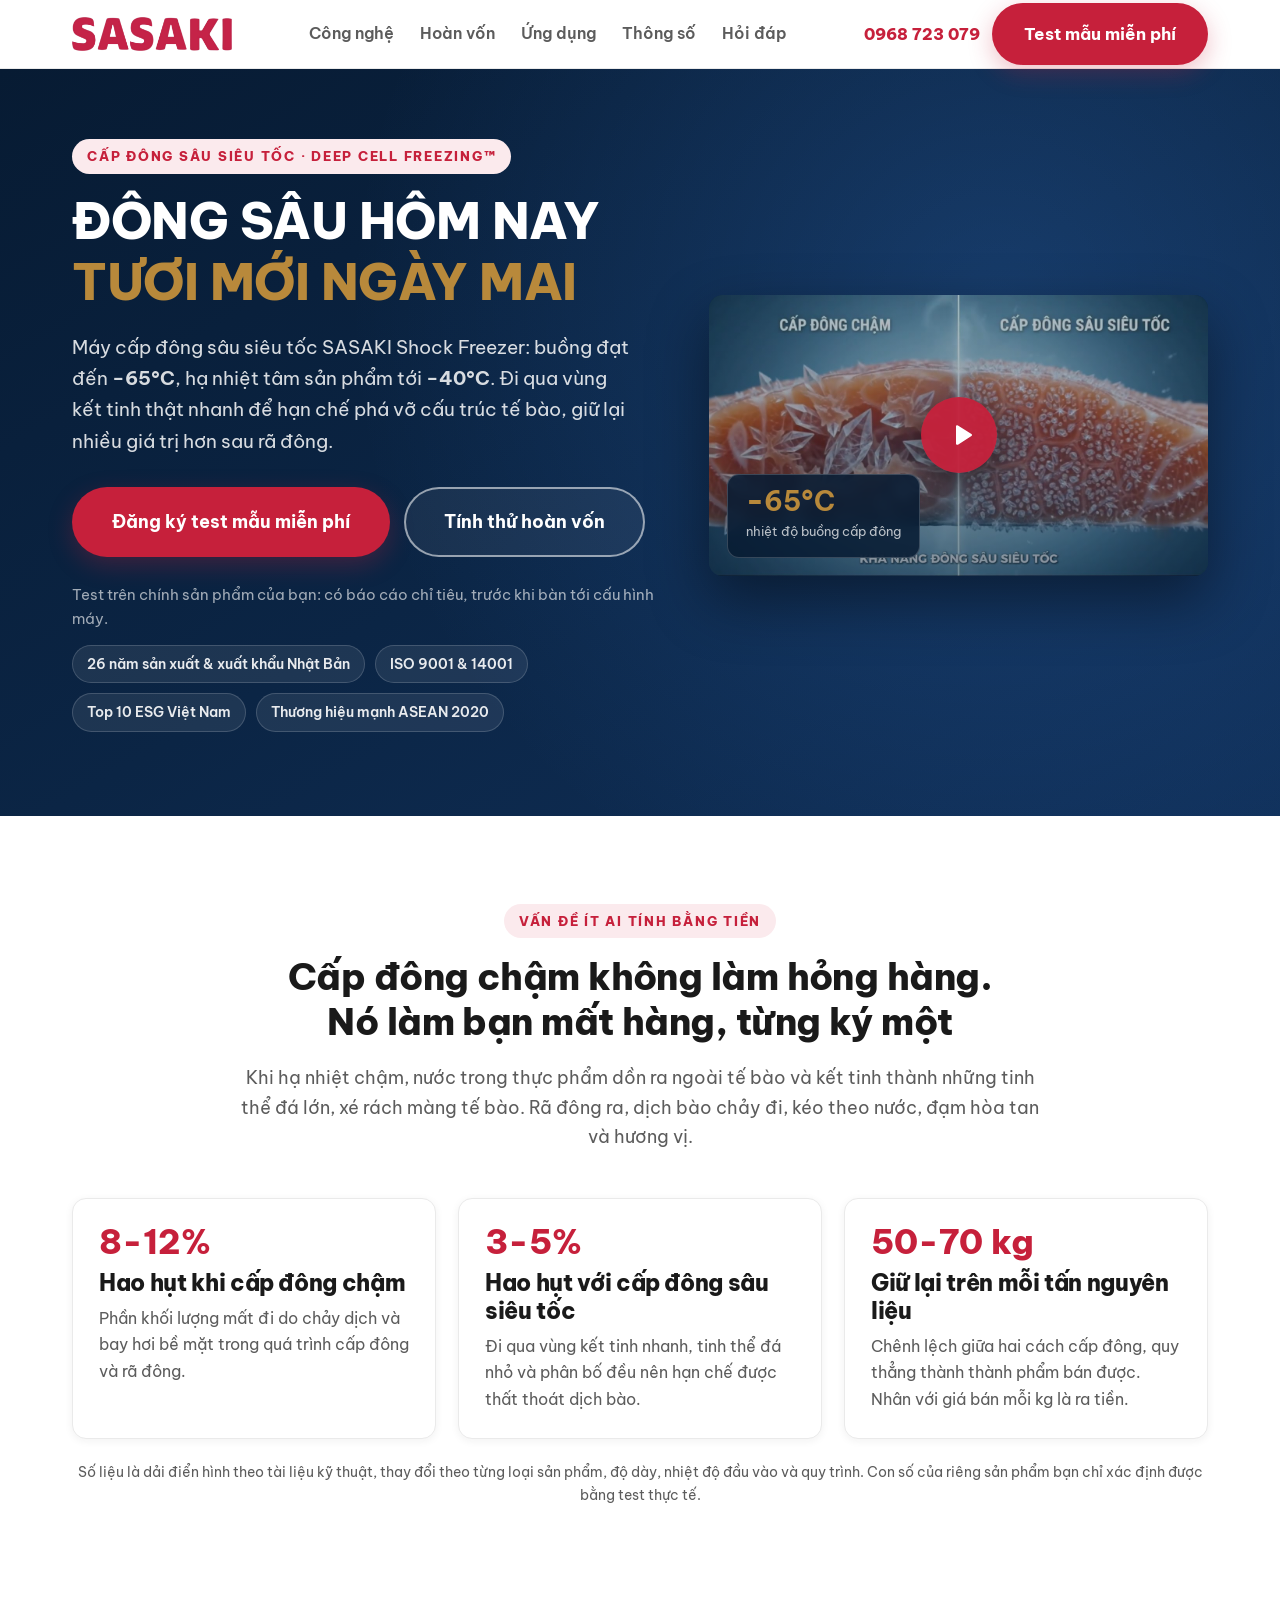
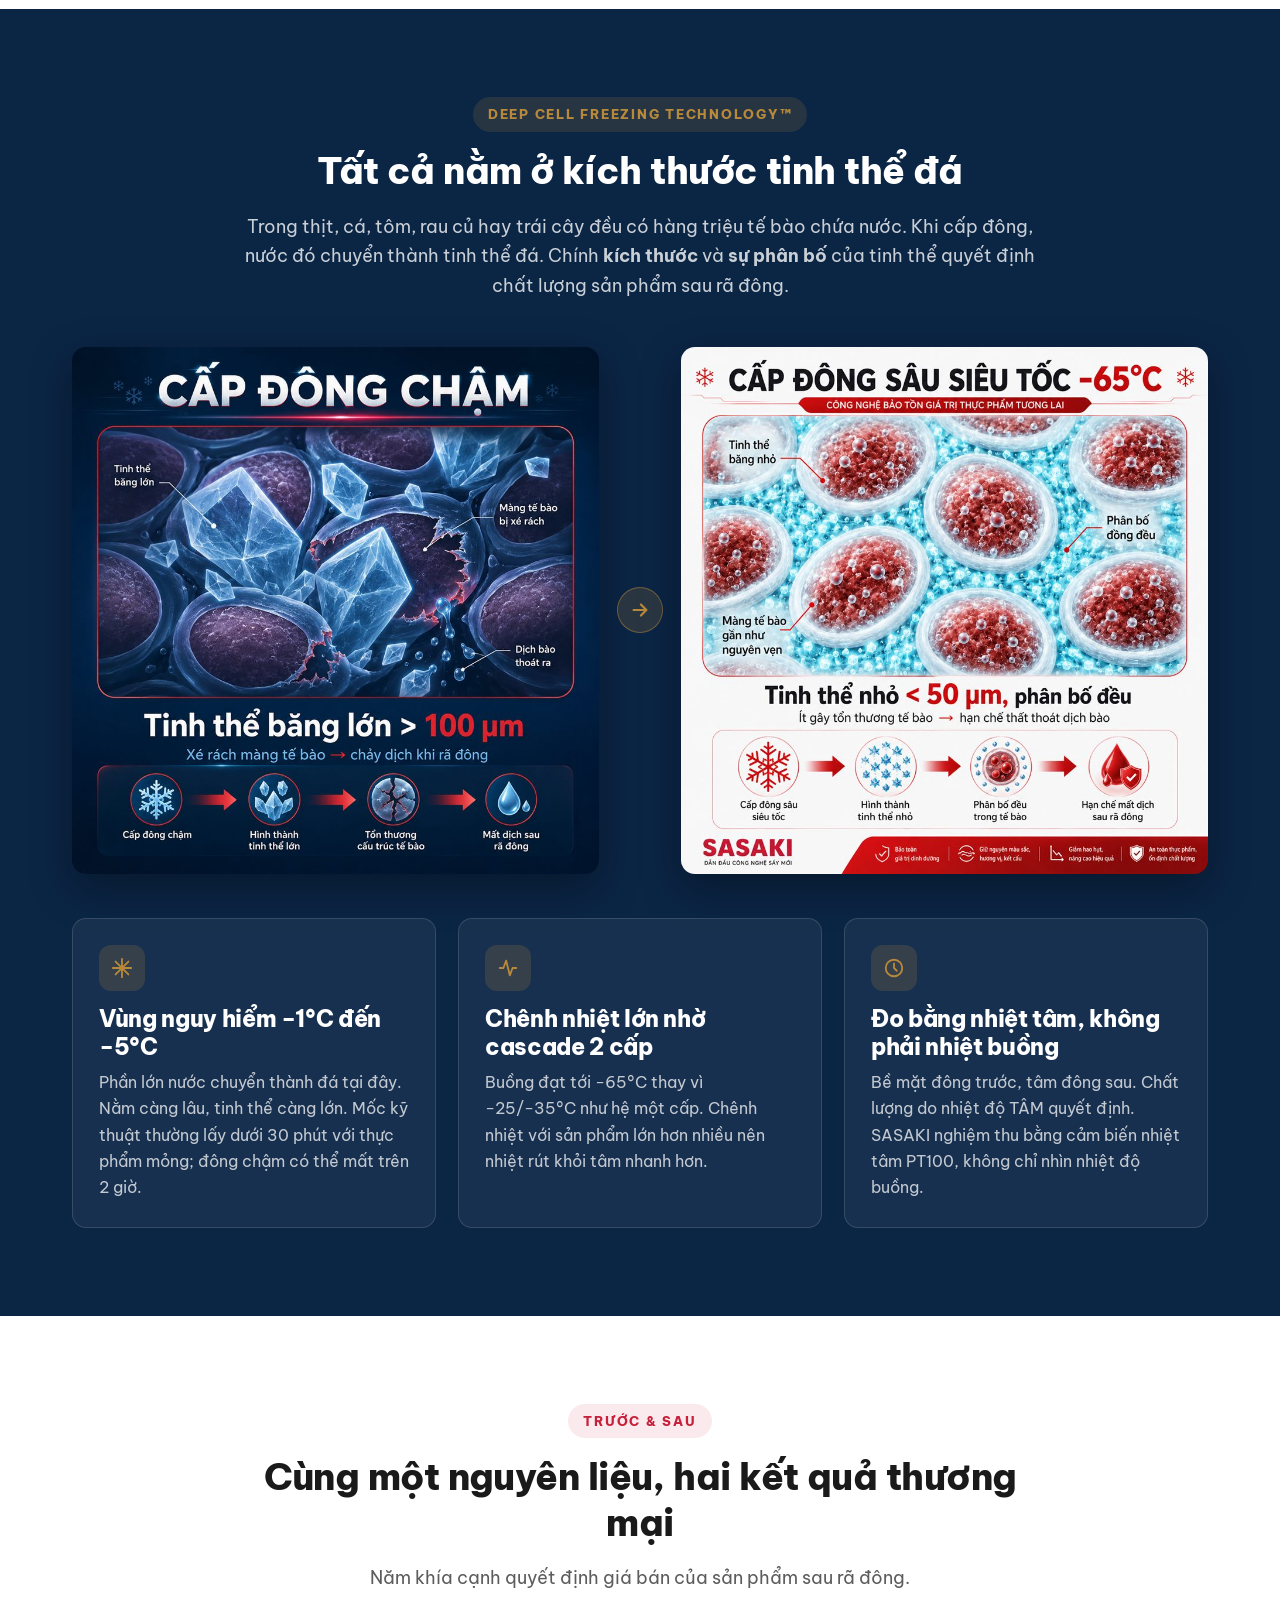
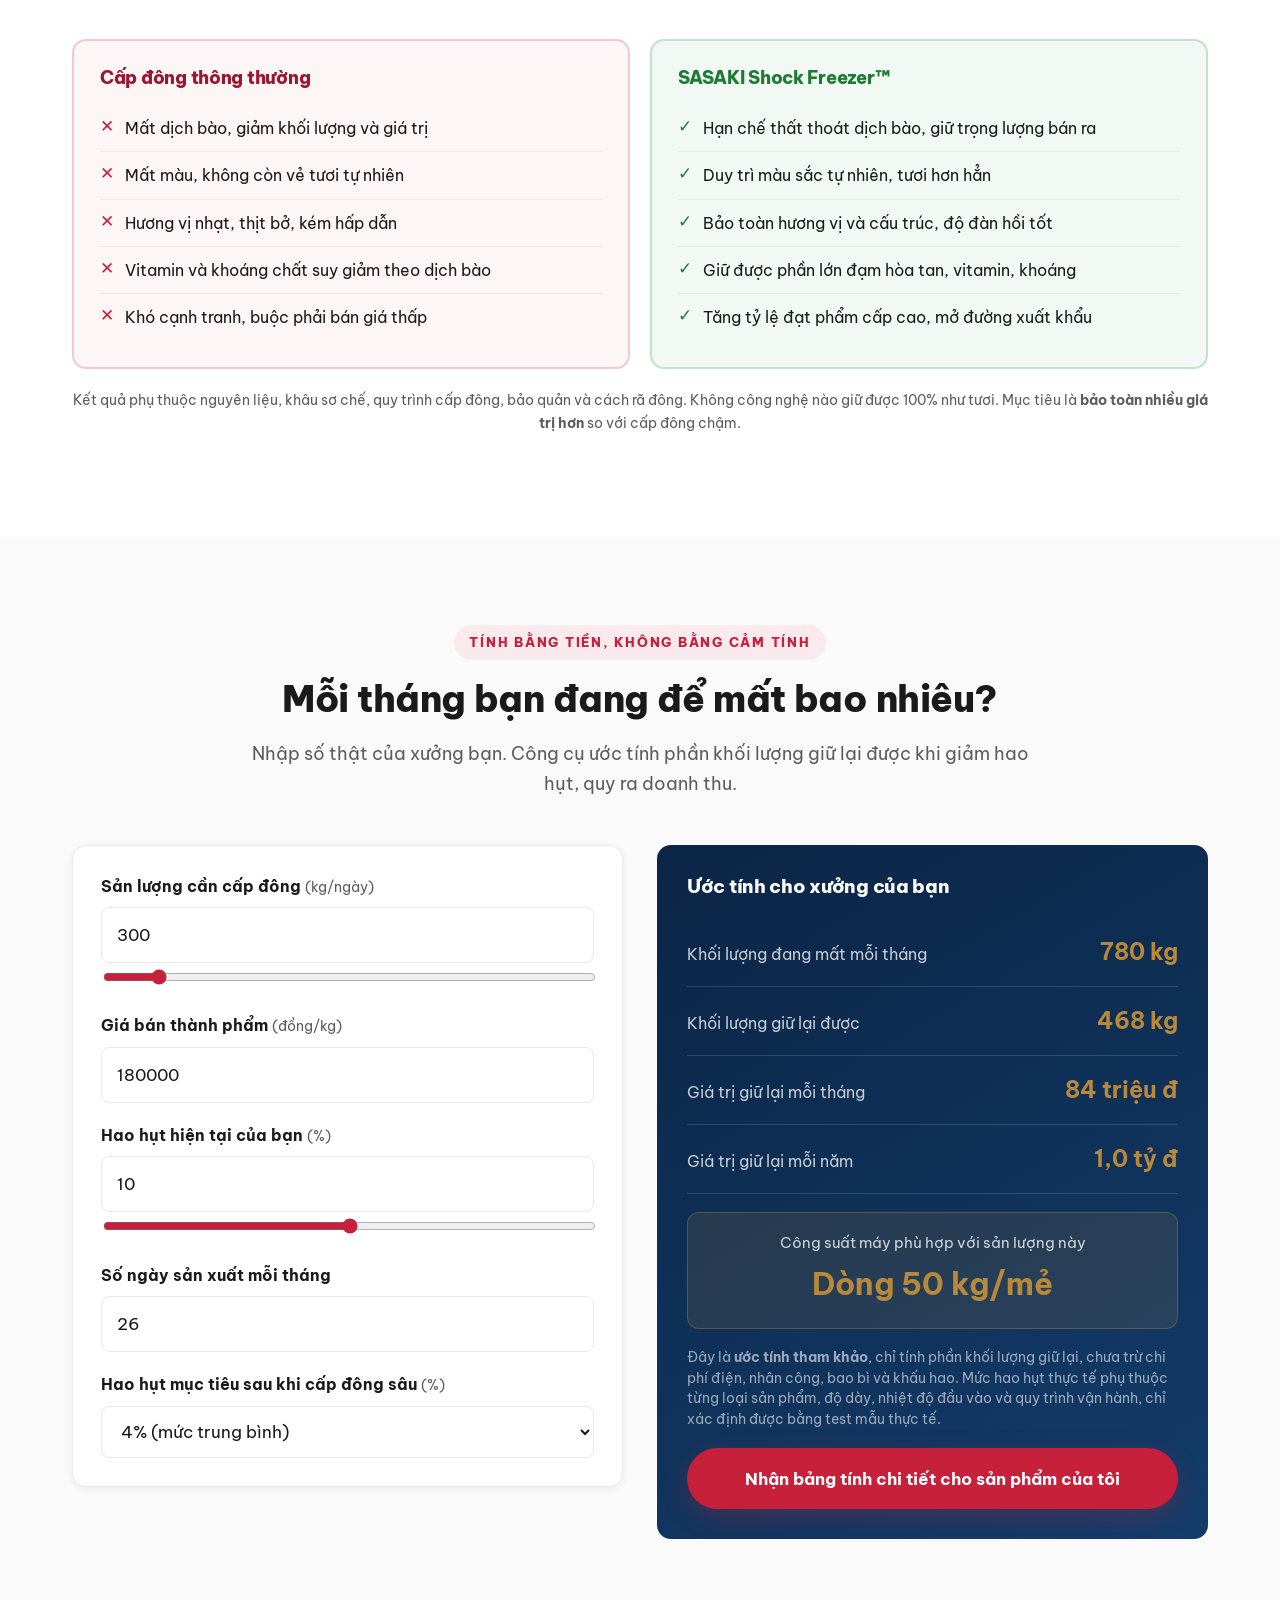
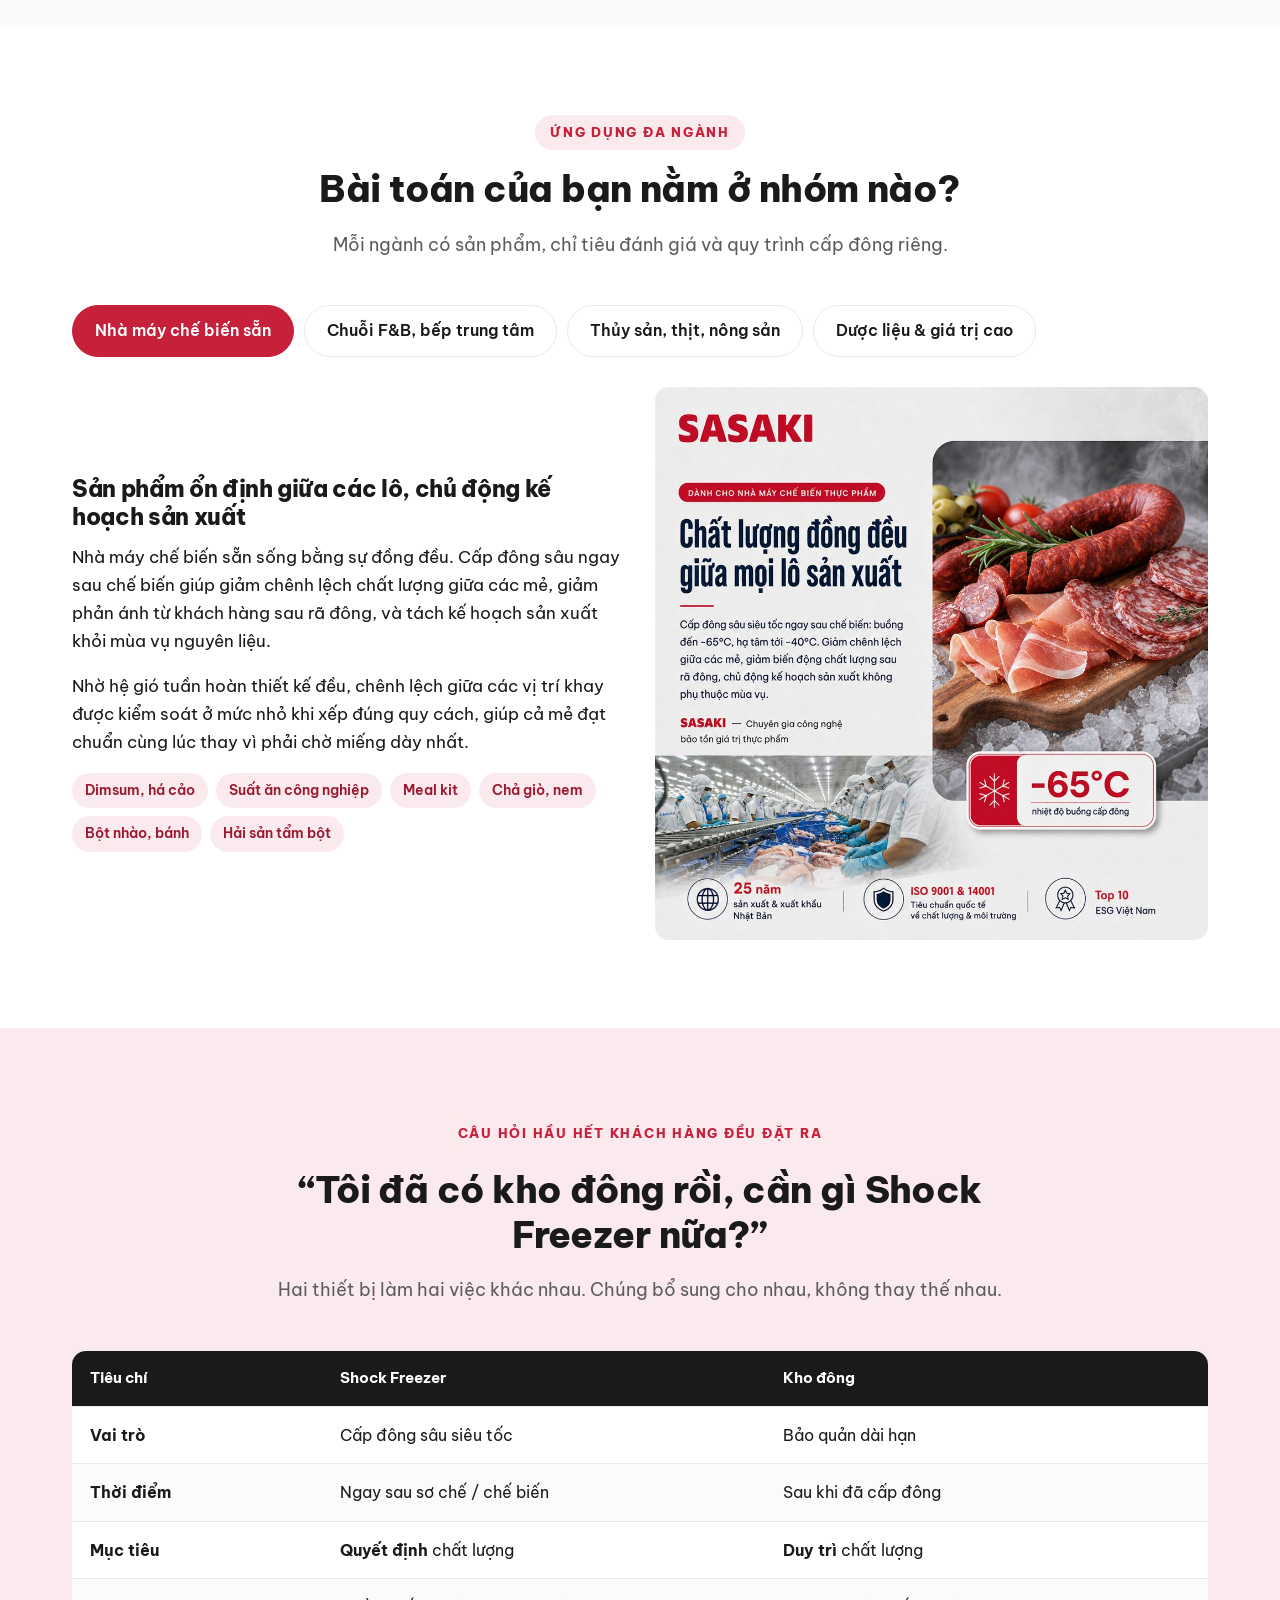
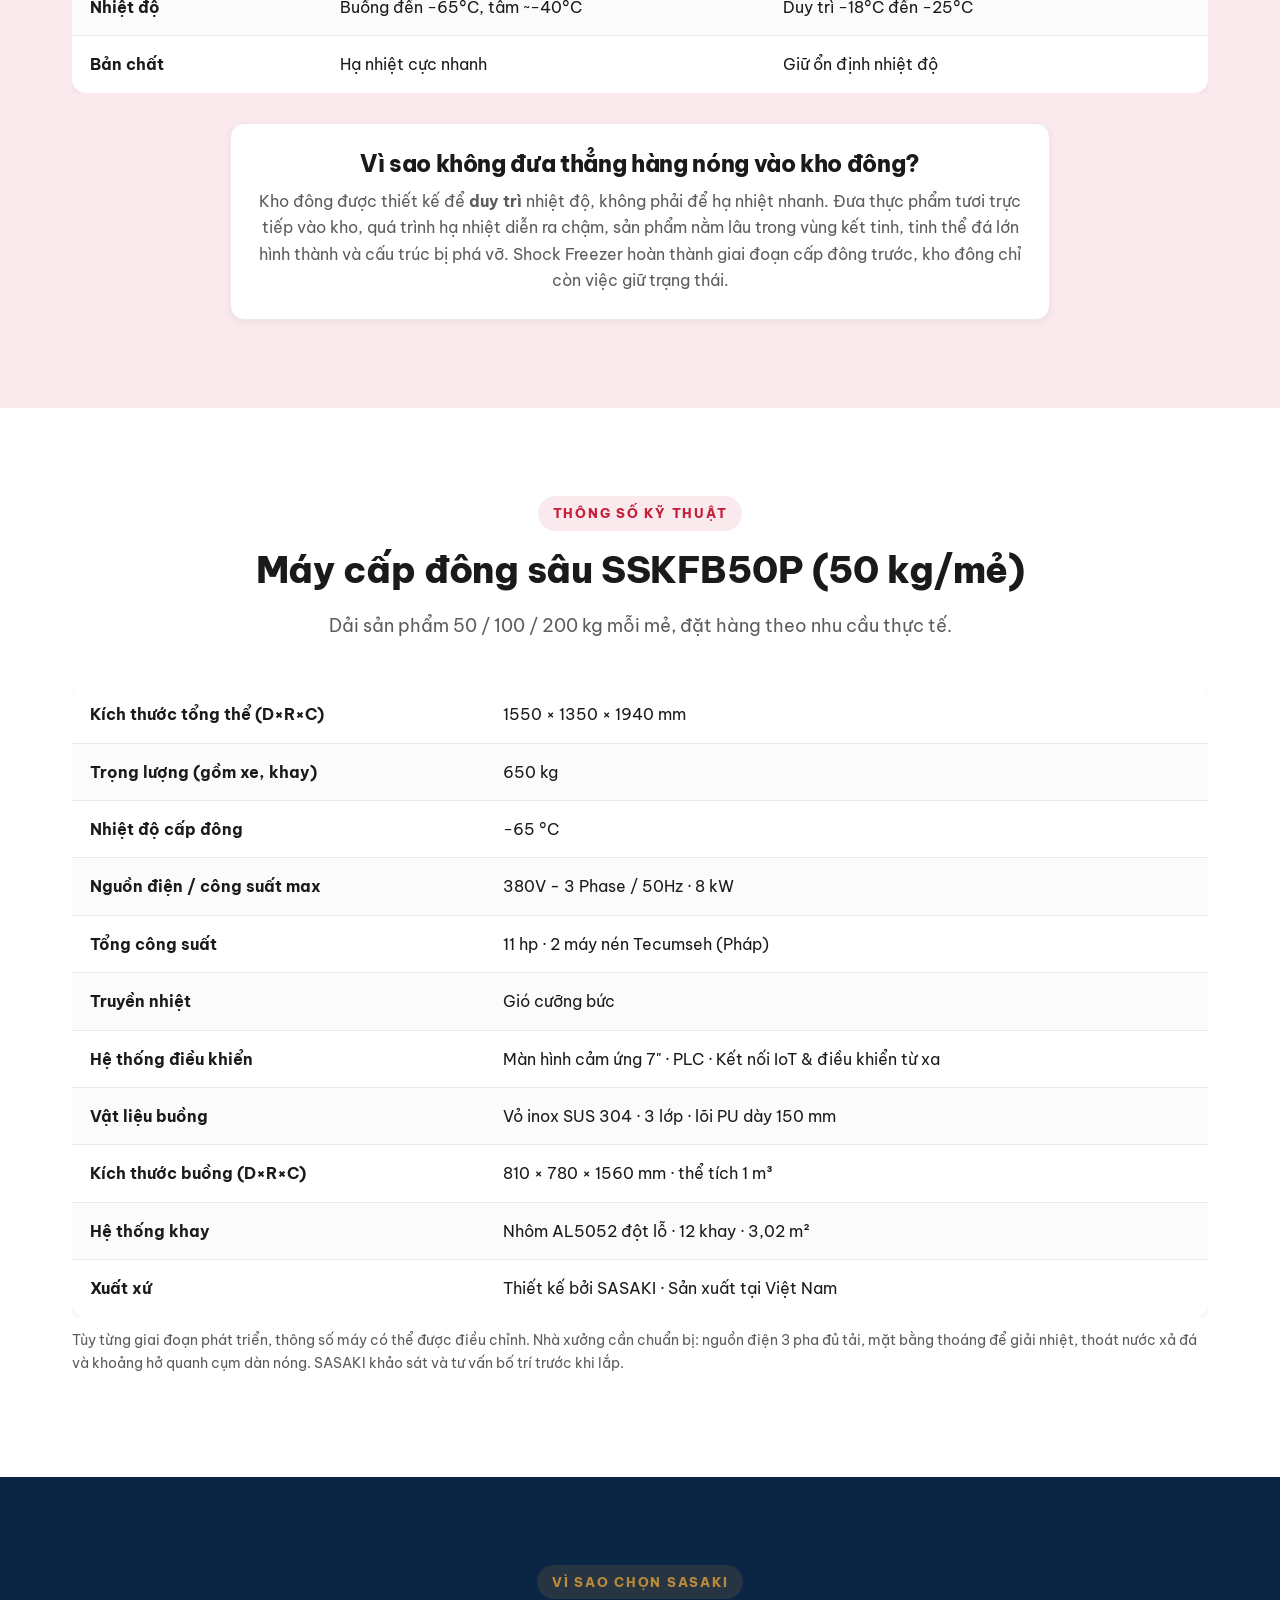
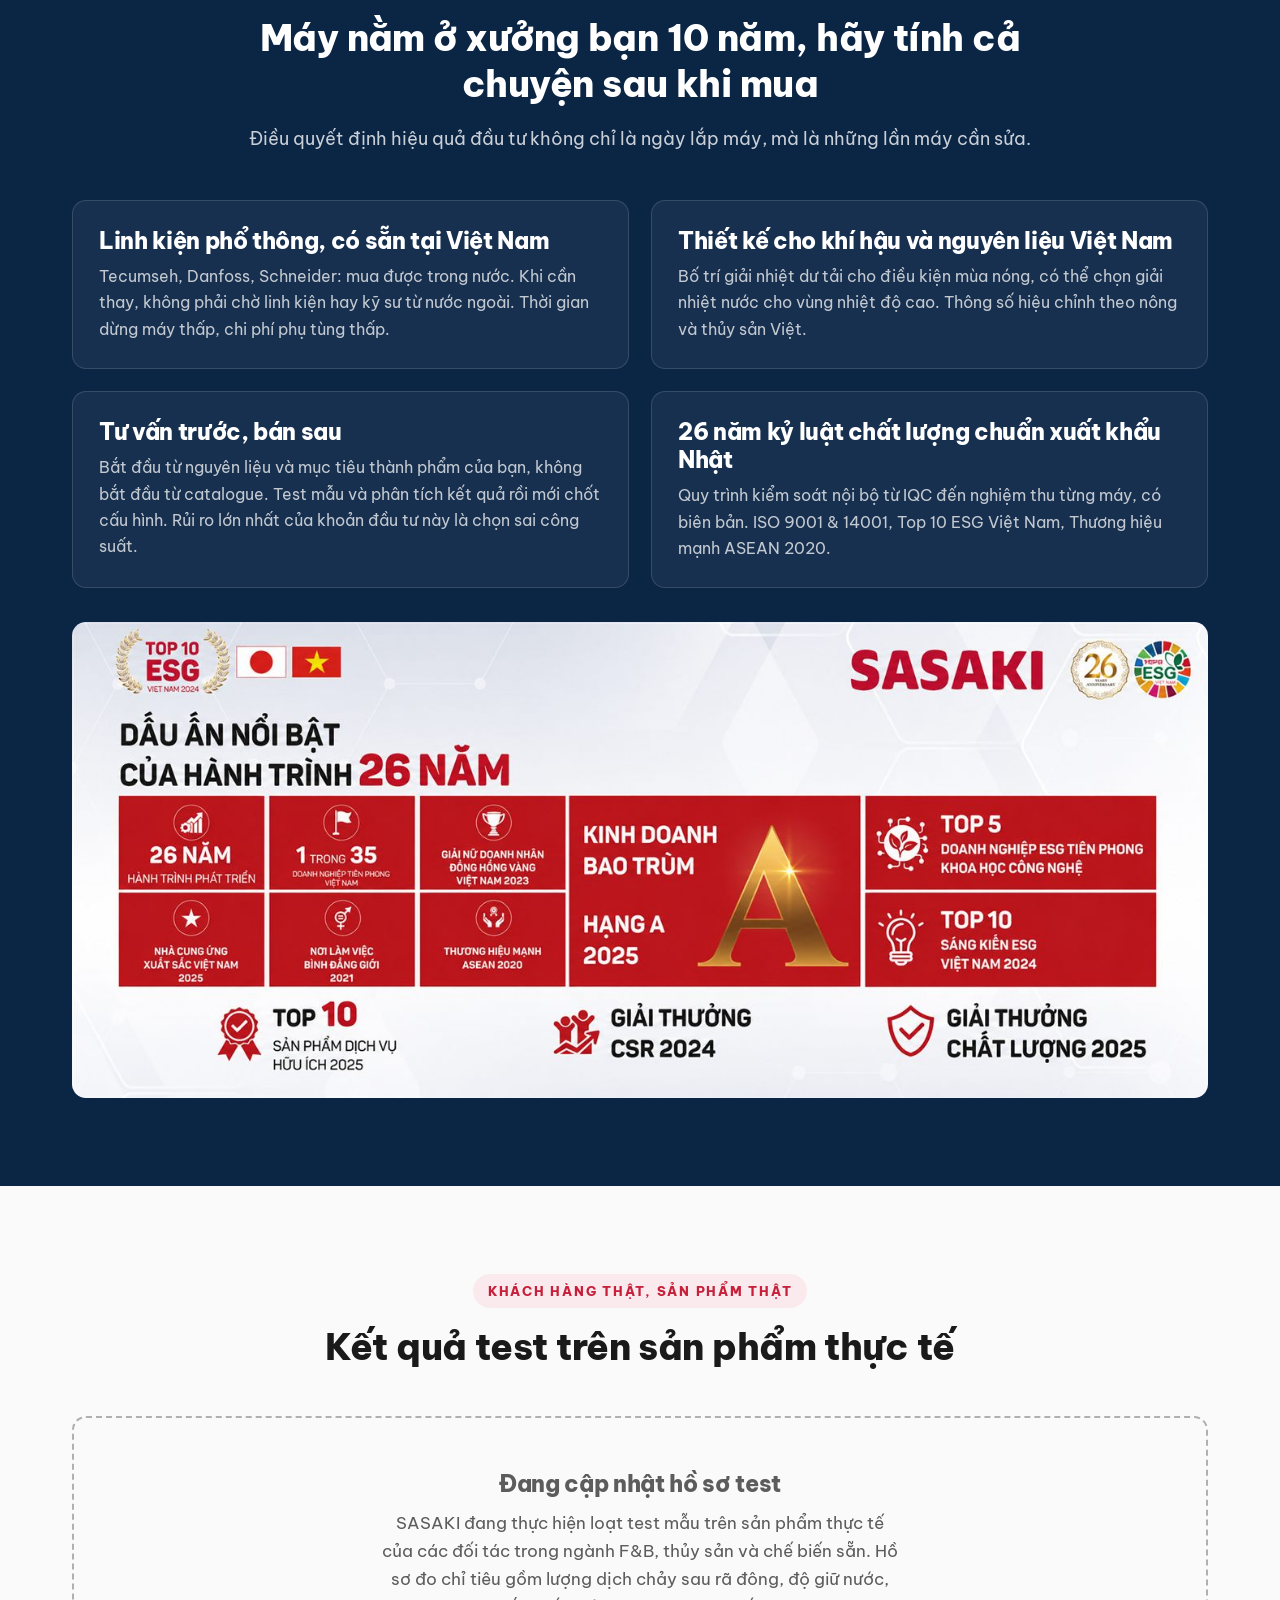
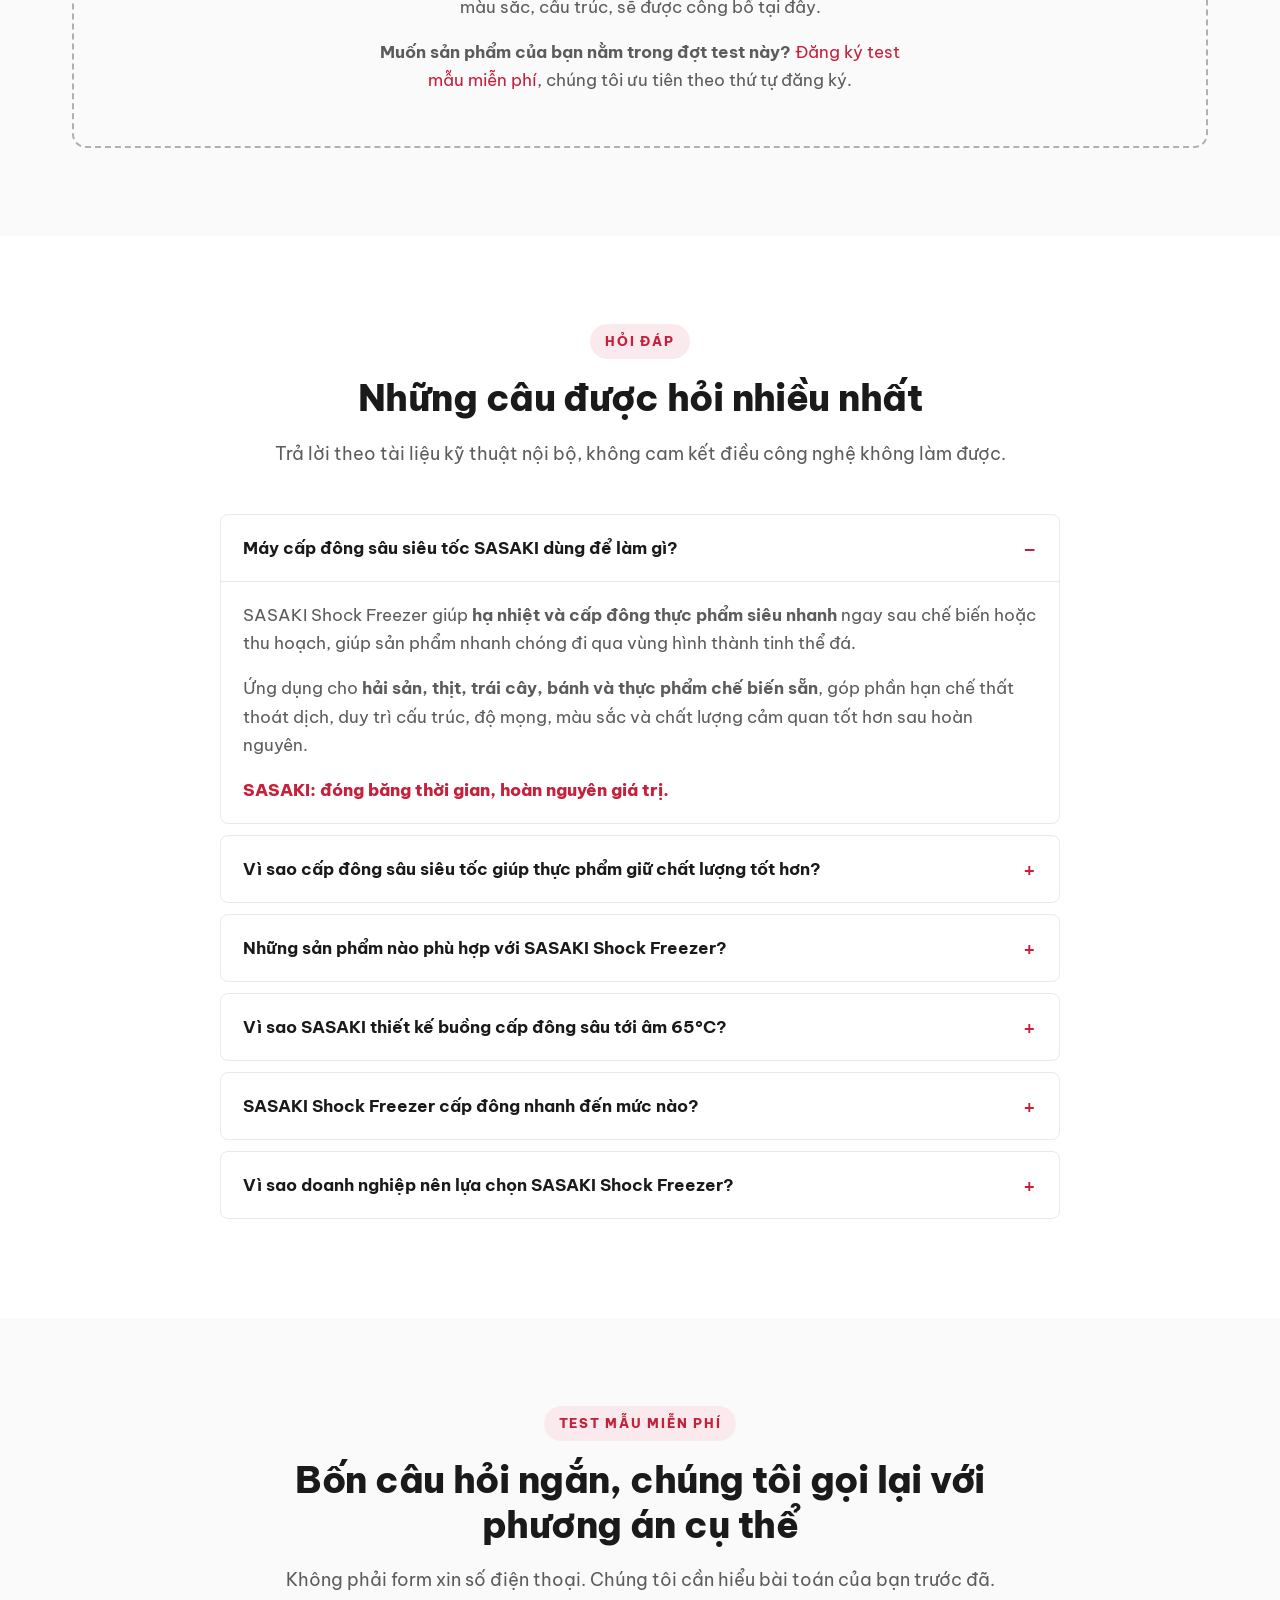
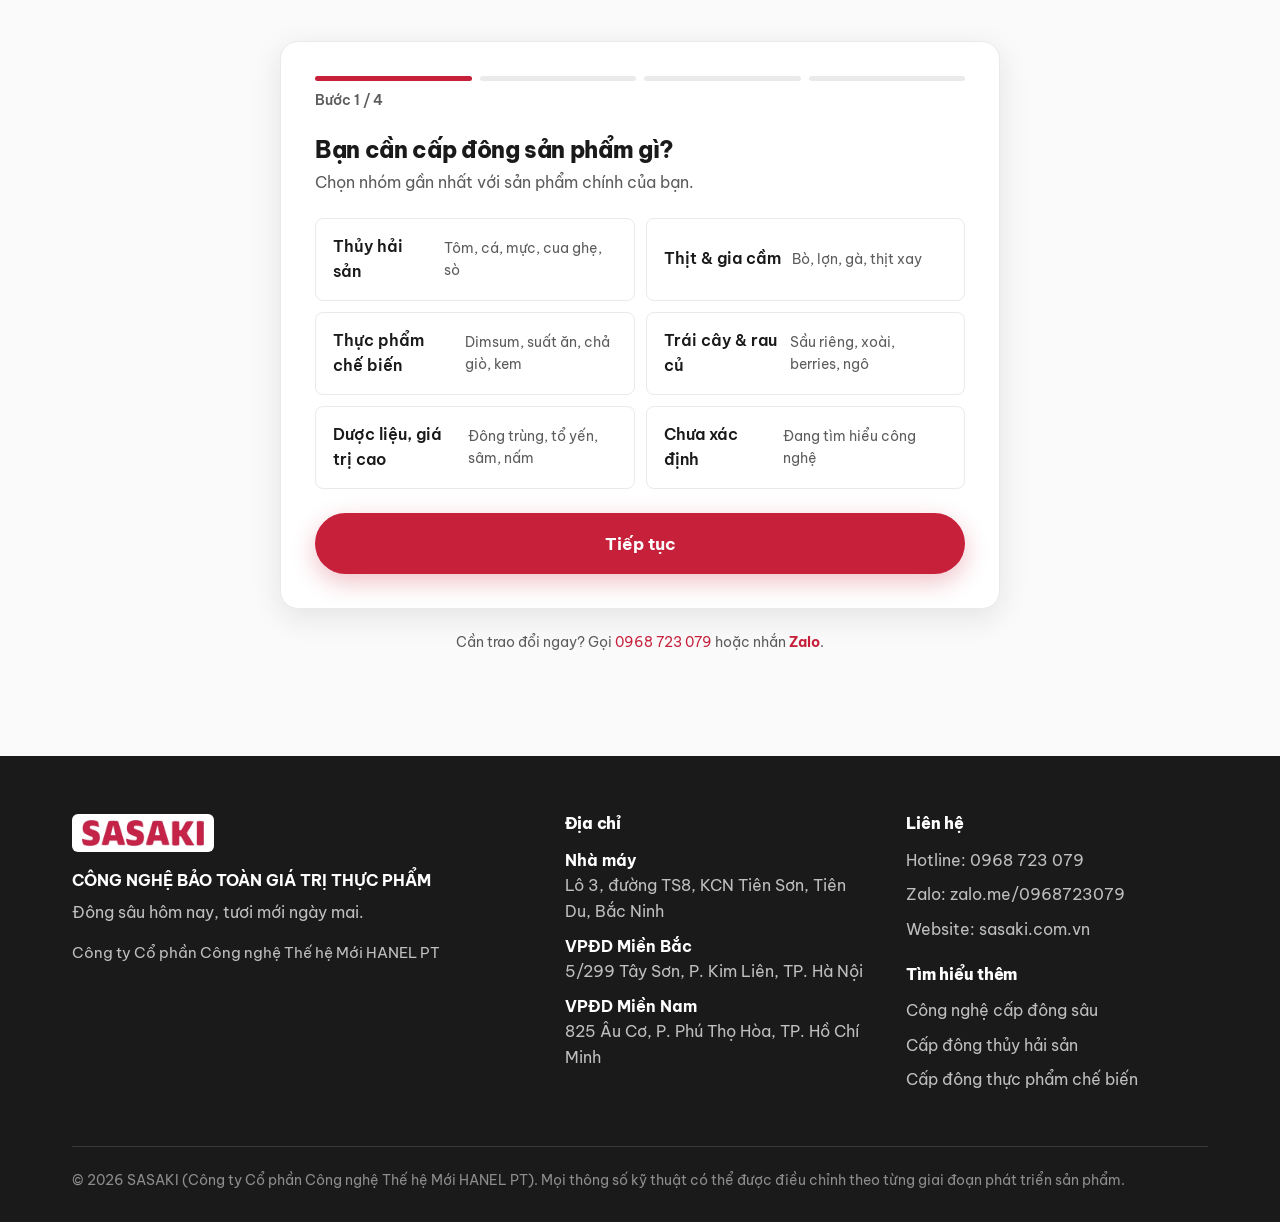
==== index.html @ db404baa "Chen video YouTube vao khung hero, dung anh nen 16:9 tu video" ====
<!DOCTYPE html>
<html lang="vi">
<head>
<meta charset="UTF-8">
<meta name="viewport" content="width=device-width, initial-scale=1">

<title>Máy cấp đông sâu siêu tốc SASAKI Shock Freezer | Buồng −65°C, tâm −40°C</title>
<meta name="description" content="Máy cấp đông sâu siêu tốc SASAKI Shock Freezer: buồng đến −65°C, hạ tâm sản phẩm tới −40°C, giảm hao hụt sau rã đông. Đăng ký test mẫu miễn phí trên chính sản phẩm của bạn.">
<meta name="robots" content="index, follow">
<link rel="canonical" href="https://sasaki.com.vn/may-cap-dong-sau/">

<!-- Open Graph -->
<meta property="og:type" content="website">
<meta property="og:locale" content="vi_VN">
<meta property="og:title" content="SASAKI Shock Freezer: Cấp đông sâu siêu tốc đến −65°C">
<meta property="og:description" content="Đông sâu hôm nay, tươi mới ngày mai. Test mẫu miễn phí trên chính sản phẩm của doanh nghiệp bạn.">
<meta property="og:image" content="assets/img/hero-poster.jpg">
<meta property="og:url" content="https://sasaki.com.vn/may-cap-dong-sau/">
<meta name="twitter:card" content="summary_large_image">

<link rel="preconnect" href="https://fonts.googleapis.com">
<link rel="preconnect" href="https://fonts.gstatic.com" crossorigin>
<link href="https://fonts.googleapis.com/css2?family=Be+Vietnam+Pro:wght@400;600;700;800&display=swap" rel="stylesheet">
<link rel="stylesheet" href="assets/css/style.css?v=7">

<!-- ============================================================
     TRACKING — thay ID thật trước khi bật quảng cáo 25/8
     Xem docs/utm-tracking.md
     ============================================================ -->
<script>
  window.SASAKI_CONFIG = {
    // Điền endpoint Google Apps Script sau khi deploy (xem apps-script/Code.gs)
    FORM_ENDPOINT: '',
    HOTLINE: '0968723079',
    ZALO: 'https://zalo.me/0968723079',
    // Video 16:9 ở đầu trang. Dán link YouTube vào đây, dạng nào cũng được:
    //   'https://www.youtube.com/watch?v=XXXXXXXXXXX'  hoặc  'https://youtu.be/XXXXXXXXXXX'
    // Để trống thì chỉ hiển thị ảnh nền, không hiện nút phát.
    VIDEO_HERO: 'https://www.youtube.com/watch?v=tCl8iLVW2do',
    GA4_ID: '',          // vd 'G-XXXXXXXXXX'
    FB_PIXEL_ID: '',     // vd '123456789012345'
    GADS_ID: '',         // vd 'AW-XXXXXXXXX'
    GADS_LABEL: '',      // nhãn chuyển đổi
    TIKTOK_ID: ''        // vd 'CXXXXXXXXXXXXXXXXXXX'
  };
</script>

<!-- Schema: Organization + Product + FAQPage + Breadcrumb -->
<script type="application/ld+json">
{
  "@context": "https://schema.org",
  "@graph": [
    {
      "@type": "Organization",
      "@id": "https://sasaki.com.vn/#to-chuc",
      "name": "SASAKI (Công ty Cổ phần Công nghệ Thế hệ Mới HANEL PT)",
      "url": "https://sasaki.com.vn",
      "telephone": "+84968723079",
      "address": {
        "@type": "PostalAddress",
        "streetAddress": "Lô 3, đường TS8, KCN Tiên Sơn, Tiên Du",
        "addressLocality": "Bắc Ninh",
        "addressCountry": "VN"
      }
    },
    {
      "@type": "Product",
      "name": "Máy cấp đông sâu siêu tốc SASAKI Shock Freezer SSKFB50P",
      "description": "Máy cấp đông sâu siêu tốc theo mẻ, buồng đạt đến −65°C, hạ nhiệt tâm sản phẩm tới −40°C. Dải công suất 50/100/200 kg mỗi mẻ.",
      "brand": { "@type": "Brand", "name": "SASAKI" },
      "manufacturer": { "@id": "https://sasaki.com.vn/#to-chuc" },
      "category": "Thiết bị cấp đông công nghiệp",
      "image": "assets/img/hero-poster.jpg"
    },
    {
      "@type": "BreadcrumbList",
      "itemListElement": [
        { "@type": "ListItem", "position": 1, "name": "Trang chủ", "item": "https://sasaki.com.vn/" },
        { "@type": "ListItem", "position": 2, "name": "Công nghệ cấp đông sâu", "item": "https://sasaki.com.vn/cong-nghe-cap-dong-sau/" },
        { "@type": "ListItem", "position": 3, "name": "Máy cấp đông sâu SASAKI Shock Freezer" }
      ]
    },
    {
      "@type": "FAQPage",
      "mainEntity": [
        { "@type": "Question", "name": "Máy cấp đông sâu siêu tốc SASAKI dùng để làm gì?",
          "acceptedAnswer": { "@type": "Answer", "text": "SASAKI Shock Freezer giúp hạ nhiệt và cấp đông thực phẩm siêu nhanh ngay sau chế biến hoặc thu hoạch, giúp sản phẩm nhanh chóng đi qua vùng hình thành tinh thể đá. Ứng dụng cho hải sản, thịt, trái cây, bánh và thực phẩm chế biến sẵn, góp phần hạn chế thất thoát dịch, duy trì cấu trúc, độ mọng, màu sắc và chất lượng cảm quan tốt hơn sau hoàn nguyên." } },
        { "@type": "Question", "name": "Vì sao cấp đông sâu siêu tốc giúp thực phẩm giữ chất lượng tốt hơn?",
          "acceptedAnswer": { "@type": "Answer", "text": "Khi thực phẩm đông chậm, tinh thể đá có xu hướng phát triển lớn hơn và có thể làm tổn thương cấu trúc mô, khiến sản phẩm dễ chảy dịch và thay đổi kết cấu sau rã đông. Cấp đông nhanh giúp rút ngắn thời gian đi qua vùng kết tinh, tinh thể đá có xu hướng nhỏ hơn, từ đó góp phần giảm thất thoát dịch, giữ độ mọng, kết cấu và màu sắc tốt hơn sau hoàn nguyên." } },
        { "@type": "Question", "name": "Những sản phẩm nào phù hợp với SASAKI Shock Freezer?",
          "acceptedAnswer": { "@type": "Answer", "text": "SASAKI Shock Freezer có thể ứng dụng cho rất nhiều sản phẩm: hải sản như cá hồi, cá ngừ, tôm, cua, mực, sò điệp; thịt như bò, steak, heo, gia cầm và thịt chế biến; trái cây như xoài, dứa, sầu riêng, vải, nhãn, bơ, thanh long, dâu; và thực phẩm chế biến như xôi, bánh mì, bánh bao, há cảo, món kho, súp, chè, suất ăn và món ăn nhà hàng. Mang chính sản phẩm của bạn đến SASAKI để test và xây dựng quy trình phù hợp." } },
        { "@type": "Question", "name": "Vì sao SASAKI thiết kế buồng cấp đông sâu tới âm 65°C?",
          "acceptedAnswer": { "@type": "Answer", "text": "Nhiệt độ buồng sâu tới âm 65°C tạo chênh lệch nhiệt độ lớn giữa môi trường lạnh và thực phẩm, hỗ trợ lấy nhiệt nhanh và rút ngắn thời gian cấp đông. Khi sản phẩm vượt nhanh vùng hình thành tinh thể đá, tinh thể có xu hướng nhỏ hơn, góp phần hạn chế tổn thương cấu trúc, giảm thất thoát dịch và duy trì chất lượng tốt hơn sau hoàn nguyên. −65°C là nhiệt độ buồng cấp đông; nhiệt độ tâm sản phẩm được lựa chọn phù hợp với từng sản phẩm và mục tiêu bảo quản." } },
        { "@type": "Question", "name": "SASAKI Shock Freezer cấp đông nhanh đến mức nào?",
          "acceptedAnswer": { "@type": "Answer", "text": "Với một số sản phẩm có kích thước và điều kiện phù hợp, thời gian có thể chỉ khoảng 15 đến 30 phút để đạt nhiệt độ tâm phù hợp cho bảo quản đông. Với sản phẩm cần cấp đông sâu hơn, thời gian có thể khoảng 60 phút hoặc hơn để đạt nhiệt độ tâm khoảng −40°C, tùy đặc tính và kích thước sản phẩm. Thời gian thực tế phụ thuộc vào loại sản phẩm, kích thước, độ dày, khối lượng, nhiệt độ đầu vào, cách xếp sản phẩm và nhiệt độ tâm mục tiêu." } },
        { "@type": "Question", "name": "Vì sao doanh nghiệp nên lựa chọn SASAKI Shock Freezer?",
          "acceptedAnswer": { "@type": "Answer", "text": "SASAKI được phát triển trên nền tảng 26 năm kinh nghiệm sản xuất công nghiệp và xuất khẩu phục vụ những thị trường có yêu cầu cao về chất lượng, trong đó có Nhật Bản. SASAKI Shock Freezer đã được khách hàng Nhật Bản lựa chọn và đưa vào sử dụng. SASAKI không chỉ cung cấp máy mà còn đồng hành cùng doanh nghiệp test sản phẩm, xây dựng quy trình cấp đông và tối ưu chất lượng sau hoàn nguyên." } }
      ]
    }
  ]
}
</script>
</head>
<body>

<!-- ══════════════ HEADER ══════════════ -->
<header class="header">
  <div class="wrap header__in">
    <a href="#" class="header__logo" aria-label="SASAKI trang chủ">
      <img src="assets/img/logo-sasaki.png" alt="SASAKI" width="160" height="34">
    </a>
    <nav class="header__nav" aria-label="Điều hướng chính">
      <a href="#cong-nghe">Công nghệ</a>
      <a href="#hoan-von">Hoàn vốn</a>
      <a href="#ung-dung">Ứng dụng</a>
      <a href="#thong-so">Thông số</a>
      <a href="#cau-hoi">Hỏi đáp</a>
    </nav>
    <div class="header__cta">
      <a href="tel:0968723079" class="header__hotline" data-su-kien="click_goi">0968 723 079</a>
      <a href="#dang-ky" class="nut nut--chinh">Test mẫu miễn phí</a>
    </div>
  </div>
</header>

<main>

<!-- ══════════════ 1. HERO ══════════════ -->
<section class="hero">
  <div class="wrap hero__in">
    <div>
      <span class="nhan" data-nganh-nhan>Cấp đông sâu siêu tốc · Deep Cell Freezing™</span>
      <h1 data-nganh-tieu-de>Đông sâu hôm nay<br><em>Tươi mới ngày mai</em></h1>
      <p class="hero__sub" data-nganh-mo-ta>
        Máy cấp đông sâu siêu tốc SASAKI Shock Freezer: buồng đạt đến <b>−65°C</b>,
        hạ nhiệt tâm sản phẩm tới <b>−40°C</b>. Đi qua vùng kết tinh thật nhanh để
        hạn chế phá vỡ cấu trúc tế bào, giữ lại nhiều giá trị hơn sau rã đông.
      </p>

      <div class="hero__cta">
        <a href="#dang-ky" class="nut nut--chinh nut--lon" data-su-kien="cta_hero">
          Đăng ký test mẫu miễn phí
        </a>
        <a href="#hoan-von" class="nut nut--vien nut--lon">Tính thử hoàn vốn</a>
      </div>

      <p class="hero__ghi-chu">
        Test trên chính sản phẩm của bạn: có báo cáo chỉ tiêu, trước khi bàn tới cấu hình máy.
      </p>

      <div class="huy-hieu">
        <span>26 năm sản xuất &amp; xuất khẩu Nhật Bản</span>
        <span>ISO 9001 &amp; 14001</span>
        <span>Top 10 ESG Việt Nam</span>
        <span>Thương hiệu mạnh ASEAN 2020</span>
      </div>
    </div>

    <div>
      <!-- Khung video 16:9.
           Dán link YouTube vào VIDEO_HERO trong window.SASAKI_CONFIG ở đầu file.
           Chưa có link thì hiển thị ảnh nền, không hiện nút phát. -->
      <div class="hero__anh" data-video-slot="V4">
        <img src="assets/img/hero-poster.jpg"
             alt="So sánh cấp đông chậm và cấp đông sâu siêu tốc trên lát cá: tinh thể đá lớn xé rách mô so với tinh thể nhỏ phân bố đều"
             width="1280" height="720" fetchpriority="high">
        <button type="button" class="hero__phat" id="nut-phat-video" hidden
                aria-label="Phát video giới thiệu SASAKI Shock Freezer">
          <svg width="30" height="30" viewBox="0 0 24 24" fill="currentColor" aria-hidden="true">
            <path d="M8 5.14v13.72a1 1 0 0 0 1.54.84l10.8-6.86a1 1 0 0 0 0-1.68L9.54 4.3A1 1 0 0 0 8 5.14z"/>
          </svg>
        </button>
        <div class="hero__nhiet">
          <b>−65°C</b>
          <span>nhiệt độ buồng cấp đông</span>
        </div>
      </div>
    </div>
  </div>
</section>

<!-- ══════════════ 2. BÀI TOÁN TIỀN MẤT ══════════════ -->
<section class="section" id="bai-toan">
  <div class="wrap">
    <div class="tieu-de-section giua">
      <span class="nhan">Vấn đề ít ai tính bằng tiền</span>
      <h2>Cấp đông chậm không làm hỏng hàng.<br>Nó làm bạn mất hàng, từng ký một</h2>
      <p>
        Khi hạ nhiệt chậm, nước trong thực phẩm dồn ra ngoài tế bào và kết tinh thành
        những tinh thể đá lớn, xé rách màng tế bào. Rã đông ra, dịch bào chảy đi,
        kéo theo nước, đạm hòa tan và hương vị.
      </p>
    </div>

    <div class="luoi luoi-3">
      <div class="the">
        <div class="the__so">8-12%</div>
        <h3>Hao hụt khi cấp đông chậm</h3>
        <p>Phần khối lượng mất đi do chảy dịch và bay hơi bề mặt trong quá trình cấp đông và rã đông.</p>
      </div>
      <div class="the">
        <div class="the__so">3-5%</div>
        <h3>Hao hụt với cấp đông sâu siêu tốc</h3>
        <p>Đi qua vùng kết tinh nhanh, tinh thể đá nhỏ và phân bố đều nên hạn chế được thất thoát dịch bào.</p>
      </div>
      <div class="the">
        <div class="the__so">50-70 kg</div>
        <h3>Giữ lại trên mỗi tấn nguyên liệu</h3>
        <p>Chênh lệch giữa hai cách cấp đông, quy thẳng thành thành phẩm bán được. Nhân với giá bán mỗi kg là ra tiền.</p>
      </div>
    </div>

    <p class="bang-ghi-chu tam-giua" style="margin-top:22px">
      Số liệu là dải điển hình theo tài liệu kỹ thuật, thay đổi theo từng loại sản phẩm,
      độ dày, nhiệt độ đầu vào và quy trình. Con số của riêng sản phẩm bạn chỉ xác định được bằng test thực tế.
    </p>
  </div>
</section>

<!-- ══════════════ 3. CƠ CHẾ DEEP CELL ══════════════ -->
<section class="section section--toi" id="cong-nghe">
  <div class="wrap">
    <div class="tieu-de-section giua">
      <span class="nhan">Deep Cell Freezing Technology™</span>
      <h2>Tất cả nằm ở kích thước tinh thể đá</h2>
      <p>
        Trong thịt, cá, tôm, rau củ hay trái cây đều có hàng triệu tế bào chứa nước.
        Khi cấp đông, nước đó chuyển thành tinh thể đá. Chính <b>kích thước</b> và
        <b>sự phân bố</b> của tinh thể quyết định chất lượng sản phẩm sau rã đông.
      </p>
    </div>

    <!-- So sánh tinh thể đá: cấp đông chậm vs cấp đông sâu siêu tốc -->
    <div class="doi-chieu-anh">
      <figure>
        <img src="assets/img/co-che-cap-dong-cham.jpg"
             alt="Cấp đông chậm: tinh thể băng lớn trên 100 micromet xé rách màng tế bào, làm dịch bào thoát ra khi rã đông"
             width="900" height="900" loading="lazy">
      </figure>
      <div class="doi-chieu-mui-ten" aria-hidden="true">
        <svg width="22" height="22" viewBox="0 0 24 24" fill="none" stroke="currentColor" stroke-width="2.4" stroke-linecap="round" stroke-linejoin="round"><path d="M5 12h14M13 6l6 6-6 6"/></svg>
      </div>
      <figure>
        <img src="assets/img/co-che-cap-dong-sieu-toc.jpg"
             alt="Cấp đông sâu siêu tốc SASAKI ở −65°C: tinh thể băng nhỏ dưới 50 micromet, phân bố đều, màng tế bào gần như nguyên vẹn"
             width="900" height="900" loading="lazy">
      </figure>
    </div>

    <div class="luoi luoi-3">
      <div class="the">
        <div class="the__icon" aria-hidden="true">
          <svg width="22" height="22" viewBox="0 0 24 24" fill="none" stroke="currentColor" stroke-width="2" stroke-linecap="round"><path d="M12 2v20M2 12h20M5 5l14 14M19 5L5 19"/></svg>
        </div>
        <h3>Vùng nguy hiểm −1°C đến −5°C</h3>
        <p>Phần lớn nước chuyển thành đá tại đây. Nằm càng lâu, tinh thể càng lớn. Mốc kỹ thuật thường lấy dưới 30 phút với thực phẩm mỏng; đông chậm có thể mất trên 2 giờ.</p>
      </div>
      <div class="the">
        <div class="the__icon" aria-hidden="true">
          <svg width="22" height="22" viewBox="0 0 24 24" fill="none" stroke="currentColor" stroke-width="2" stroke-linecap="round" stroke-linejoin="round"><path d="M3 12h4l3-8 4 16 3-8h4"/></svg>
        </div>
        <h3>Chênh nhiệt lớn nhờ cascade 2 cấp</h3>
        <p>Buồng đạt tới −65°C thay vì −25/−35°C như hệ một cấp. Chênh nhiệt với sản phẩm lớn hơn nhiều nên nhiệt rút khỏi tâm nhanh hơn.</p>
      </div>
      <div class="the">
        <div class="the__icon" aria-hidden="true">
          <svg width="22" height="22" viewBox="0 0 24 24" fill="none" stroke="currentColor" stroke-width="2" stroke-linecap="round" stroke-linejoin="round"><circle cx="12" cy="12" r="9"/><path d="M12 7v5l3 3"/></svg>
        </div>
        <h3>Đo bằng nhiệt tâm, không phải nhiệt buồng</h3>
        <p>Bề mặt đông trước, tâm đông sau. Chất lượng do nhiệt độ TÂM quyết định. SASAKI nghiệm thu bằng cảm biến nhiệt tâm PT100, không chỉ nhìn nhiệt độ buồng.</p>
      </div>
    </div>
  </div>
</section>

<!-- ══════════════ 4. BẢNG TRƯỚC / SAU ══════════════ -->
<section class="section" id="truoc-sau">
  <div class="wrap">
    <div class="tieu-de-section giua">
      <span class="nhan">Trước &amp; Sau</span>
      <h2>Cùng một nguyên liệu, hai kết quả thương mại</h2>
      <p>Năm khía cạnh quyết định giá bán của sản phẩm sau rã đông.</p>
    </div>

    <div class="truoc-sau">
      <div class="ts-cot ts-cot--xau">
        <h3>Cấp đông thông thường</h3>
        <ul>
          <li><b>✕</b><span>Mất dịch bào, giảm khối lượng và giá trị</span></li>
          <li><b>✕</b><span>Mất màu, không còn vẻ tươi tự nhiên</span></li>
          <li><b>✕</b><span>Hương vị nhạt, thịt bở, kém hấp dẫn</span></li>
          <li><b>✕</b><span>Vitamin và khoáng chất suy giảm theo dịch bào</span></li>
          <li><b>✕</b><span>Khó cạnh tranh, buộc phải bán giá thấp</span></li>
        </ul>
      </div>
      <div class="ts-cot ts-cot--tot">
        <h3>SASAKI Shock Freezer™</h3>
        <ul>
          <li><b>✓</b><span>Hạn chế thất thoát dịch bào, giữ trọng lượng bán ra</span></li>
          <li><b>✓</b><span>Duy trì màu sắc tự nhiên, tươi hơn hẳn</span></li>
          <li><b>✓</b><span>Bảo toàn hương vị và cấu trúc, độ đàn hồi tốt</span></li>
          <li><b>✓</b><span>Giữ được phần lớn đạm hòa tan, vitamin, khoáng</span></li>
          <li><b>✓</b><span>Tăng tỷ lệ đạt phẩm cấp cao, mở đường xuất khẩu</span></li>
        </ul>
      </div>
    </div>

    <p class="bang-ghi-chu tam-giua" style="margin-top:20px">
      Kết quả phụ thuộc nguyên liệu, khâu sơ chế, quy trình cấp đông, bảo quản và cách rã đông.
      Không công nghệ nào giữ được 100% như tươi. Mục tiêu là <b>bảo toàn nhiều giá trị hơn</b> so với cấp đông chậm.
    </p>
  </div>
</section>

<!-- ══════════════ 5. MÁY TÍNH HOÀN VỐN ══════════════ -->
<section class="section section--phu" id="hoan-von">
  <div class="wrap">
    <div class="tieu-de-section giua">
      <span class="nhan">Tính bằng tiền, không bằng cảm tính</span>
      <h2>Mỗi tháng bạn đang để mất bao nhiêu?</h2>
      <p>Nhập số thật của xưởng bạn. Công cụ ước tính phần khối lượng giữ lại được khi giảm hao hụt, quy ra doanh thu.</p>
    </div>

    <div class="mtinh">
      <div class="mtinh__nhap">
        <div class="truong">
          <label for="mt-san-luong">Sản lượng cần cấp đông <span class="goi-y">(kg/ngày)</span></label>
          <input type="number" id="mt-san-luong" value="300" min="0" max="100000" step="10" inputmode="numeric">
          <input type="range" class="thanh-truot" id="mt-san-luong-truot" value="300" min="0" max="3000" step="10" aria-label="Thanh trượt sản lượng mỗi ngày">
        </div>

        <div class="truong">
          <label for="mt-gia">Giá bán thành phẩm <span class="goi-y">(đồng/kg)</span></label>
          <input type="number" id="mt-gia" value="180000" min="0" max="100000000" step="5000" inputmode="numeric">
        </div>

        <div class="truong">
          <label for="mt-hao-hut">Hao hụt hiện tại của bạn <span class="goi-y">(%)</span></label>
          <input type="number" id="mt-hao-hut" value="10" min="0" max="100" step="0.5" inputmode="decimal">
          <input type="range" class="thanh-truot" id="mt-hao-hut-truot" value="10" min="0" max="20" step="0.5" aria-label="Thanh trượt tỷ lệ hao hụt hiện tại">
        </div>

        <div class="truong">
          <label for="mt-ngay">Số ngày sản xuất mỗi tháng</label>
          <input type="number" id="mt-ngay" value="26" min="1" max="31" step="1" inputmode="numeric">
        </div>

        <div class="truong">
          <label for="mt-muc-tieu">Hao hụt mục tiêu sau khi cấp đông sâu <span class="goi-y">(%)</span></label>
          <select id="mt-muc-tieu">
            <option value="5">5% (mức thận trọng)</option>
            <option value="4" selected>4% (mức trung bình)</option>
            <option value="3">3% (mức tốt)</option>
          </select>
        </div>
      </div>

      <div class="mtinh__ket" aria-live="polite">
        <h3>Ước tính cho xưởng của bạn</h3>

        <div class="kq-hang">
          <span>Khối lượng đang mất mỗi tháng</span>
          <b id="kq-mat">···</b>
        </div>
        <div class="kq-hang">
          <span>Khối lượng giữ lại được</span>
          <b id="kq-giu">···</b>
        </div>
        <div class="kq-hang">
          <span>Giá trị giữ lại mỗi tháng</span>
          <b id="kq-tien-thang">···</b>
        </div>
        <div class="kq-hang">
          <span>Giá trị giữ lại mỗi năm</span>
          <b id="kq-tien-nam">···</b>
        </div>

        <div class="kq-noi-bat">
          <span>Công suất máy phù hợp với sản lượng này</span>
          <b id="kq-cong-suat">···</b>
        </div>

        <p class="mien-tru">
          Đây là <b>ước tính tham khảo</b>, chỉ tính phần khối lượng giữ lại, chưa trừ chi phí điện,
          nhân công, bao bì và khấu hao. Mức hao hụt thực tế phụ thuộc từng loại sản phẩm, độ dày,
          nhiệt độ đầu vào và quy trình vận hành, chỉ xác định được bằng test mẫu thực tế.
        </p>

        <a href="#dang-ky" class="nut nut--chinh nut--rong" style="margin-top:18px" data-su-kien="cta_calculator">
          Nhận bảng tính chi tiết cho sản phẩm của tôi
        </a>
      </div>
    </div>
  </div>
</section>

<!-- ══════════════ 6. ỨNG DỤNG THEO NGÀNH ══════════════ -->
<section class="section" id="ung-dung">
  <div class="wrap">
    <div class="tieu-de-section giua">
      <span class="nhan">Ứng dụng đa ngành</span>
      <h2>Bài toán của bạn nằm ở nhóm nào?</h2>
      <p>Mỗi ngành có sản phẩm, chỉ tiêu đánh giá và quy trình cấp đông riêng.</p>
    </div>

    <div class="tab-nut" role="tablist" aria-label="Nhóm ngành ứng dụng">
      <button role="tab" aria-selected="true"  aria-controls="tab-nha-may"  id="nut-nha-may"  data-tab="nha-may">Nhà máy chế biến sẵn</button>
      <button role="tab" aria-selected="false" aria-controls="tab-fnb"      id="nut-fnb"      data-tab="fnb">Chuỗi F&amp;B, bếp trung tâm</button>
      <button role="tab" aria-selected="false" aria-controls="tab-thuy-san" id="nut-thuy-san" data-tab="thuy-san">Thủy sản, thịt, nông sản</button>
      <button role="tab" aria-selected="false" aria-controls="tab-duoc-lieu" id="nut-duoc-lieu" data-tab="duoc-lieu">Dược liệu &amp; giá trị cao</button>
    </div>

    <div class="tab-bang hien" id="tab-nha-may" role="tabpanel" aria-labelledby="nut-nha-may">
      <div class="tab-noi-dung">
        <div>
          <h3>Sản phẩm ổn định giữa các lô, chủ động kế hoạch sản xuất</h3>
          <p>Nhà máy chế biến sẵn sống bằng sự đồng đều. Cấp đông sâu ngay sau chế biến giúp giảm chênh lệch chất lượng giữa các mẻ, giảm phản ánh từ khách hàng sau rã đông, và tách kế hoạch sản xuất khỏi mùa vụ nguyên liệu.</p>
          <p>Nhờ hệ gió tuần hoàn thiết kế đều, chênh lệch giữa các vị trí khay được kiểm soát ở mức nhỏ khi xếp đúng quy cách, giúp cả mẻ đạt chuẩn cùng lúc thay vì phải chờ miếng dày nhất.</p>
          <div class="tag-list">
            <span>Dimsum, há cảo</span><span>Suất ăn công nghiệp</span><span>Meal kit</span>
            <span>Chả giò, nem</span><span>Bột nhào, bánh</span><span>Hải sản tẩm bột</span>
          </div>
        </div>
        <div><img src="assets/img/tab-nha-may.jpg" alt="Xúc xích và thịt nguội trên đá lạnh, bên cạnh dây chuyền sơ chế của nhà máy chế biến thực phẩm" loading="lazy" style="border-radius:14px"></div>
      </div>
    </div>

    <div class="tab-bang" id="tab-fnb" role="tabpanel" aria-labelledby="nut-fnb" hidden>
      <div class="tab-noi-dung">
        <div>
          <h3>Nấu hôm nay, phục vụ tuần sau, vị không đổi</h3>
          <p>Với món đã chế biến chín như cua, tôm, ghẹ hấp, bún, phở, cơm, chè: sau khi cấp đông sâu, bảo quản đúng quy trình và hoàn nhiệt đúng cách, món ăn giữ được độ ngọt tự nhiên, mùi thơm và cấu trúc rất tốt.</p>
          <p>Bếp trung tâm nấu tập trung một lần rồi phân phối nhiều ngày, nhiều điểm bán, giảm phụ thuộc đầu bếp giỏi ở từng chi nhánh, và giữ vị đồng nhất trên toàn chuỗi.</p>
          <div class="tag-list">
            <span>Bếp trung tâm</span><span>Chuỗi nhà hàng</span><span>Cơm hộp, meal prep</span>
            <span>Bún, phở, cháo</span><span>Sushi, sashimi</span><span>Buffet cao cấp</span>
          </div>
        </div>
        <div><img src="assets/img/tab-fnb.jpg" alt="Bò bít tết áp chảo được sơ chế từ nguyên liệu cấp đông sâu, phục vụ trong bếp trung tâm" loading="lazy" style="border-radius:14px"></div>
      </div>
    </div>

    <div class="tab-bang" id="tab-thuy-san" role="tabpanel" aria-labelledby="nut-thuy-san" hidden>
      <div class="tab-noi-dung">
        <div>
          <h3>Giữ trọng lượng, giữ màu, đạt phẩm cấp xuất khẩu</h3>
          <p>Hải sản là nhóm xuống cấp nhanh nhất. Khả năng hạ tâm tới −40°C đáp ứng yêu cầu siêu đông cho phân khúc sashimi và hàng xuất khẩu, hạn chế biến đen và giữ màu đỏ thịt cá.</p>
          <p>Với cá phi lê, giảm được lượng dịch chảy khi rã đông đồng nghĩa giữ được khối lượng bán ra. Cấp đông nhanh cũng là điều kiện kỹ thuật để đạt cảm quan và an toàn theo yêu cầu của các thị trường khó tính, khi nguyên liệu và quy trình nhà máy đạt chuẩn.</p>
          <div class="tag-list">
            <span>Tôm, mực, bạch tuộc</span><span>Cá hồi, cá ngừ, cá basa</span><span>Cua, ghẹ, sò điệp</span>
            <span>Thịt bò, Wagyu, gia cầm</span><span>Sầu riêng, vải, xoài</span><span>Dâu tây, việt quất</span>
          </div>
        </div>
        <div><img src="assets/img/tab-thuy-san.jpg" alt="Đĩa sashimi tôm hùm, cá ngừ, cá hồi và sò điệp cấp đông sâu, giữ màu và độ tươi cho phân khúc xuất khẩu" loading="lazy" style="border-radius:14px"></div>
      </div>
    </div>

    <div class="tab-bang" id="tab-duoc-lieu" role="tabpanel" aria-labelledby="nut-duoc-lieu" hidden>
      <div class="tab-noi-dung">
        <div>
          <h3>Giá trị trên mỗi ký cao, sai một mẻ là mất lớn</h3>
          <p>Với đông trùng hạ thảo, tổ yến tươi, sâm và nấm dược liệu, giá trị trên mỗi kilogram rất cao nên mức độ chấp nhận rủi ro rất thấp. Cấp đông sâu siêu tốc giúp giữ hình dáng, cấu trúc sợi và hạn chế tổn thương tế bào.</p>
          <p>Đây cũng là đầu vào chất lượng cao cho quy trình sấy thăng hoa và sản xuất thực phẩm chức năng. Với nhóm này, SASAKI luôn khuyến nghị test mẫu và đo chỉ tiêu trước khi chốt cấu hình.</p>
          <div class="tag-list">
            <span>Đông trùng hạ thảo</span><span>Tổ yến tươi</span><span>Sâm, nấm linh chi</span>
            <span>Nguyên liệu sấy thăng hoa</span><span>Kem, gelato</span><span>Pet food raw</span>
          </div>
        </div>
        <div><img src="assets/img/tab-duoc-lieu.jpg" alt="Đông trùng hạ thảo và tổ yến tươi đặt trên đá lạnh, minh họa cấp đông sâu cho dược liệu giá trị cao" loading="lazy" style="border-radius:14px"></div>
      </div>
    </div>
  </div>
</section>

<!-- ══════════════ 7. SHOCK FREEZER VS KHO ĐÔNG ══════════════ -->
<section class="section section--hong" id="vs-kho-dong">
  <div class="wrap">
    <div class="tieu-de-section giua">
      <span class="nhan">Câu hỏi hầu hết khách hàng đều đặt ra</span>
      <h2>“Tôi đã có kho đông rồi, cần gì Shock Freezer nữa?”</h2>
      <p>Hai thiết bị làm hai việc khác nhau. Chúng bổ sung cho nhau, không thay thế nhau.</p>
    </div>

    <div class="bang-bao">
      <table class="bang">
        <thead>
          <tr><th style="width:22%">Tiêu chí</th><th style="width:39%">Shock Freezer</th><th style="width:39%">Kho đông</th></tr>
        </thead>
        <tbody>
          <tr><td class="cot-nhan">Vai trò</td><td>Cấp đông sâu siêu tốc</td><td>Bảo quản dài hạn</td></tr>
          <tr><td class="cot-nhan">Thời điểm</td><td>Ngay sau sơ chế / chế biến</td><td>Sau khi đã cấp đông</td></tr>
          <tr><td class="cot-nhan">Mục tiêu</td><td><b>Quyết định</b> chất lượng</td><td><b>Duy trì</b> chất lượng</td></tr>
          <tr><td class="cot-nhan">Nhiệt độ</td><td>Buồng đến −65°C, tâm ~−40°C</td><td>Duy trì −18°C đến −25°C</td></tr>
          <tr><td class="cot-nhan">Bản chất</td><td>Hạ nhiệt cực nhanh</td><td>Giữ ổn định nhiệt độ</td></tr>
        </tbody>
      </table>
    </div>

    <div class="the" style="margin-top:30px;max-width:820px;margin-left:auto;margin-right:auto;text-align:center">
      <h3 style="margin-bottom:10px">Vì sao không đưa thẳng hàng nóng vào kho đông?</h3>
      <p style="margin-bottom:0">
        Kho đông được thiết kế để <b>duy trì</b> nhiệt độ, không phải để hạ nhiệt nhanh.
        Đưa thực phẩm tươi trực tiếp vào kho, quá trình hạ nhiệt diễn ra chậm, sản phẩm nằm lâu
        trong vùng kết tinh, tinh thể đá lớn hình thành và cấu trúc bị phá vỡ.
        Shock Freezer hoàn thành giai đoạn cấp đông trước, kho đông chỉ còn việc giữ trạng thái.
      </p>
    </div>
  </div>
</section>

<!-- ══════════════ 8. THÔNG SỐ KỸ THUẬT ══════════════ -->
<section class="section" id="thong-so">
  <div class="wrap">
    <div class="tieu-de-section giua">
      <span class="nhan">Thông số kỹ thuật</span>
      <h2>Máy cấp đông sâu SSKFB50P (50 kg/mẻ)</h2>
      <p>Dải sản phẩm 50 / 100 / 200 kg mỗi mẻ, đặt hàng theo nhu cầu thực tế.</p>
    </div>

    <div class="bang-bao">
      <table class="bang">
        <tbody>
          <tr><td class="cot-nhan">Kích thước tổng thể (D×R×C)</td><td>1550 × 1350 × 1940 mm</td></tr>
          <tr><td class="cot-nhan">Trọng lượng (gồm xe, khay)</td><td>650 kg</td></tr>
          <tr><td class="cot-nhan">Nhiệt độ cấp đông</td><td>−65 °C</td></tr>
          <tr><td class="cot-nhan">Nguồn điện / công suất max</td><td>380V - 3 Phase / 50Hz · 8 kW</td></tr>
          <tr><td class="cot-nhan">Tổng công suất</td><td>11 hp · 2 máy nén Tecumseh (Pháp)</td></tr>
          <tr><td class="cot-nhan">Truyền nhiệt</td><td>Gió cưỡng bức</td></tr>
          <tr><td class="cot-nhan">Hệ thống điều khiển</td><td>Màn hình cảm ứng 7" · PLC · Kết nối IoT &amp; điều khiển từ xa</td></tr>
          <tr><td class="cot-nhan">Vật liệu buồng</td><td>Vỏ inox SUS 304 · 3 lớp · lõi PU dày 150 mm</td></tr>
          <tr><td class="cot-nhan">Kích thước buồng (D×R×C)</td><td>810 × 780 × 1560 mm · thể tích 1 m³</td></tr>
          <tr><td class="cot-nhan">Hệ thống khay</td><td>Nhôm AL5052 đột lỗ · 12 khay · 3,02 m²</td></tr>
          <tr><td class="cot-nhan">Xuất xứ</td><td>Thiết kế bởi SASAKI · Sản xuất tại Việt Nam</td></tr>
        </tbody>
      </table>
    </div>
    <p class="bang-ghi-chu">
      Tùy từng giai đoạn phát triển, thông số máy có thể được điều chỉnh.
      Nhà xưởng cần chuẩn bị: nguồn điện 3 pha đủ tải, mặt bằng thoáng để giải nhiệt, thoát nước xả đá
      và khoảng hở quanh cụm dàn nóng. SASAKI khảo sát và tư vấn bố trí trước khi lắp.
    </p>
  </div>
</section>

<!-- ══════════════ 9. VÌ SAO SASAKI ══════════════ -->
<section class="section section--toi" id="vi-sao">
  <div class="wrap">
    <div class="tieu-de-section giua">
      <span class="nhan">Vì sao chọn SASAKI</span>
      <h2>Máy nằm ở xưởng bạn 10 năm, hãy tính cả chuyện sau khi mua</h2>
      <p>Điều quyết định hiệu quả đầu tư không chỉ là ngày lắp máy, mà là những lần máy cần sửa.</p>
    </div>

    <div class="luoi luoi-2">
      <div class="the">
        <h3>Linh kiện phổ thông, có sẵn tại Việt Nam</h3>
        <p>Tecumseh, Danfoss, Schneider: mua được trong nước. Khi cần thay, không phải chờ linh kiện hay kỹ sư từ nước ngoài. Thời gian dừng máy thấp, chi phí phụ tùng thấp.</p>
      </div>
      <div class="the">
        <h3>Thiết kế cho khí hậu và nguyên liệu Việt Nam</h3>
        <p>Bố trí giải nhiệt dư tải cho điều kiện mùa nóng, có thể chọn giải nhiệt nước cho vùng nhiệt độ cao. Thông số hiệu chỉnh theo nông và thủy sản Việt.</p>
      </div>
      <div class="the">
        <h3>Tư vấn trước, bán sau</h3>
        <p>Bắt đầu từ nguyên liệu và mục tiêu thành phẩm của bạn, không bắt đầu từ catalogue. Test mẫu và phân tích kết quả rồi mới chốt cấu hình. Rủi ro lớn nhất của khoản đầu tư này là chọn sai công suất.</p>
      </div>
      <div class="the">
        <h3>26 năm kỷ luật chất lượng chuẩn xuất khẩu Nhật</h3>
        <p>Quy trình kiểm soát nội bộ từ IQC đến nghiệm thu từng máy, có biên bản. ISO 9001 &amp; 14001, Top 10 ESG Việt Nam, Thương hiệu mạnh ASEAN 2020.</p>
      </div>
    </div>

    <div style="margin-top:34px;text-align:center">
      <img src="assets/img/thanh-tich-26-nam.jpg"
           alt="Dấu ấn nổi bật của hành trình 26 năm SASAKI: Top 10 ESG Việt Nam 2024, Thương hiệu mạnh ASEAN 2020, Nhà cung ứng xuất sắc Việt Nam 2025, Kinh doanh bao trùm hạng A 2025"
           loading="lazy" style="border-radius:14px;margin:0 auto">
    </div>
  </div>
</section>

<!-- ══════════════ 10. CASE STUDY (ô chờ, bật khi có V5 – 15/9) ══════════════ -->
<section class="section section--phu" id="case-study">
  <div class="wrap">
    <div class="tieu-de-section giua">
      <span class="nhan">Khách hàng thật, sản phẩm thật</span>
      <h2>Kết quả test trên sản phẩm thực tế</h2>
    </div>

    <div class="o-cho" data-o-cho="case-study">
      <h3>Đang cập nhật hồ sơ test</h3>
      <p>
        SASAKI đang thực hiện loạt test mẫu trên sản phẩm thực tế của các đối tác trong ngành
        F&amp;B, thủy sản và chế biến sẵn. Hồ sơ đo chỉ tiêu gồm lượng dịch chảy sau rã đông,
        độ giữ nước, màu sắc, cấu trúc, sẽ được công bố tại đây.
      </p>
      <p style="margin-bottom:0">
        <b>Muốn sản phẩm của bạn nằm trong đợt test này?</b>
        <a href="#dang-ky">Đăng ký test mẫu miễn phí</a>, chúng tôi ưu tiên theo thứ tự đăng ký.
      </p>
    </div>
  </div>
</section>

<!-- ══════════════ 11. FAQ ══════════════ -->
<section class="section" id="cau-hoi">
  <div class="wrap">
    <div class="tieu-de-section giua">
      <span class="nhan">Hỏi đáp</span>
      <h2>Những câu được hỏi nhiều nhất</h2>
      <p>Trả lời theo tài liệu kỹ thuật nội bộ, không cam kết điều công nghệ không làm được.</p>
    </div>

    <div class="faq">
      <details open>
        <summary>Máy cấp đông sâu siêu tốc SASAKI dùng để làm gì?</summary>
        <div class="faq__tra-loi">
          <p>SASAKI Shock Freezer giúp <b>hạ nhiệt và cấp đông thực phẩm siêu nhanh</b> ngay sau chế biến hoặc thu hoạch, giúp sản phẩm nhanh chóng đi qua vùng hình thành tinh thể đá.</p>
          <p>Ứng dụng cho <b>hải sản, thịt, trái cây, bánh và thực phẩm chế biến sẵn</b>, góp phần hạn chế thất thoát dịch, duy trì cấu trúc, độ mọng, màu sắc và chất lượng cảm quan tốt hơn sau hoàn nguyên.</p>
          <p style="margin:14px 0 0;font-weight:800;color:var(--do)">SASAKI: đóng băng thời gian, hoàn nguyên giá trị.</p>
        </div>
      </details>

      <details>
        <summary>Vì sao cấp đông sâu siêu tốc giúp thực phẩm giữ chất lượng tốt hơn?</summary>
        <div class="faq__tra-loi">
          <p>Khi thực phẩm đông chậm, tinh thể đá có xu hướng phát triển lớn hơn và có thể làm tổn thương cấu trúc mô, khiến sản phẩm dễ chảy dịch và thay đổi kết cấu sau rã đông.</p>
          <p>Cấp đông nhanh giúp <b>rút ngắn thời gian đi qua vùng kết tinh</b>, tinh thể đá có xu hướng nhỏ hơn, từ đó góp phần <b>giảm thất thoát dịch, giữ độ mọng, kết cấu và màu sắc tốt hơn</b> sau hoàn nguyên.</p>
        </div>
      </details>

      <details>
        <summary>Những sản phẩm nào phù hợp với SASAKI Shock Freezer?</summary>
        <div class="faq__tra-loi">
          <p>SASAKI Shock Freezer có thể ứng dụng cho rất nhiều sản phẩm:</p>
          <ul>
            <li><b>Hải sản:</b> cá hồi, cá ngừ, tôm, cua, mực, sò điệp.</li>
            <li><b>Thịt:</b> bò, steak, heo, gia cầm và thịt chế biến.</li>
            <li><b>Trái cây:</b> xoài, dứa, sầu riêng, vải, nhãn, bơ, thanh long, dâu.</li>
            <li><b>Thực phẩm chế biến:</b> xôi, bánh mì, bánh bao, há cảo, món kho, súp, chè, suất ăn và món ăn nhà hàng.</li>
          </ul>
          <p style="margin-bottom:0"><b>Mang chính sản phẩm của bạn đến SASAKI để test và xây dựng quy trình phù hợp.</b> <a href="#dang-ky">Đăng ký test mẫu miễn phí</a>.</p>
        </div>
      </details>

      <details>
        <summary>Vì sao SASAKI thiết kế buồng cấp đông sâu tới âm 65°C?</summary>
        <div class="faq__tra-loi">
          <p>Nhiệt độ buồng sâu tới <b>âm 65°C</b> tạo chênh lệch nhiệt độ lớn giữa môi trường lạnh và thực phẩm, hỗ trợ <b>lấy nhiệt nhanh và rút ngắn thời gian cấp đông</b>.</p>
          <p>Khi sản phẩm vượt nhanh vùng hình thành tinh thể đá, tinh thể có xu hướng nhỏ hơn, từ đó góp phần <b>hạn chế tổn thương cấu trúc, giảm thất thoát dịch và duy trì chất lượng tốt hơn</b> sau hoàn nguyên.</p>
          <p style="margin-bottom:0">−65°C là nhiệt độ buồng cấp đông. Nhiệt độ tâm sản phẩm sẽ được lựa chọn phù hợp với từng sản phẩm và mục tiêu bảo quản.</p>
        </div>
      </details>

      <details>
        <summary>SASAKI Shock Freezer cấp đông nhanh đến mức nào?</summary>
        <div class="faq__tra-loi">
          <p>SASAKI Shock Freezer có khả năng hạ nhiệt và cấp đông sản phẩm rất nhanh. Với một số sản phẩm có kích thước và điều kiện phù hợp, <b>thời gian có thể chỉ khoảng 15 đến 30 phút</b> để đạt nhiệt độ tâm phù hợp cho bảo quản đông.</p>
          <p>Với sản phẩm cần cấp đông sâu hơn, <b>thời gian có thể khoảng 60 phút hoặc hơn</b> để đạt nhiệt độ tâm khoảng −40°C, tùy đặc tính và kích thước sản phẩm.</p>
          <p>Thời gian thực tế phụ thuộc vào loại sản phẩm, kích thước, độ dày, khối lượng, nhiệt độ đầu vào, cách xếp sản phẩm và nhiệt độ tâm mục tiêu.</p>
          <p style="margin-bottom:0">Buồng cấp đông sâu tới −65°C giúp tăng tốc độ lấy nhiệt, đưa sản phẩm nhanh qua giai đoạn kết tinh và rút ngắn thời gian cấp đông.</p>
        </div>
      </details>

      <details>
        <summary>Vì sao doanh nghiệp nên lựa chọn SASAKI Shock Freezer?</summary>
        <div class="faq__tra-loi">
          <p>SASAKI được phát triển trên nền tảng <b>26 năm kinh nghiệm sản xuất công nghiệp và xuất khẩu</b> phục vụ những thị trường có yêu cầu cao về chất lượng, trong đó có Nhật Bản.</p>
          <p>SASAKI Shock Freezer đã được khách hàng Nhật Bản lựa chọn và đưa vào sử dụng, góp phần khẳng định năng lực của thiết bị <b>made in Vietnam</b> tại thị trường quốc tế.</p>
          <p>SASAKI không chỉ cung cấp máy mà còn đồng hành cùng doanh nghiệp <b>test sản phẩm, xây dựng quy trình cấp đông và tối ưu chất lượng sau hoàn nguyên</b>.</p>
          <p style="margin:14px 0 0;font-weight:800;color:var(--do)">SASAKI Shock Freezer: công nghệ bảo toàn giá trị thực phẩm.</p>
        </div>
      </details>
    </div>
  </div>
</section>

<!-- ══════════════ 12. FORM ĐA BƯỚC ══════════════ -->
<section class="section section--phu" id="dang-ky">
  <div class="wrap">
    <div class="tieu-de-section giua">
      <span class="nhan">Test mẫu miễn phí</span>
      <h2>Bốn câu hỏi ngắn, chúng tôi gọi lại với phương án cụ thể</h2>
      <p>Không phải form xin số điện thoại. Chúng tôi cần hiểu bài toán của bạn trước đã.</p>
    </div>

    <div class="form-boc">
      <form class="form-hop" id="form-lead" novalidate>
        <div class="tien-do" aria-hidden="true">
          <div class="tien-do__o xong"></div>
          <div class="tien-do__o"></div>
          <div class="tien-do__o"></div>
          <div class="tien-do__o"></div>
        </div>
        <p class="tien-do-chu">Bước <span id="buoc-hien-tai">1</span> / 4</p>

        <!-- BƯỚC 1 — sản phẩm -->
        <div class="buoc hien" data-buoc="1">
          <h3>Bạn cần cấp đông sản phẩm gì?</h3>
          <p class="buoc__mo-ta">Chọn nhóm gần nhất với sản phẩm chính của bạn.</p>
          <div class="chon-luoi">
            <div class="chon-o"><input type="radio" name="san_pham" id="sp1" value="Thủy hải sản"><label for="sp1">Thủy hải sản<span class="phu">Tôm, cá, mực, cua ghẹ, sò</span></label></div>
            <div class="chon-o"><input type="radio" name="san_pham" id="sp2" value="Thịt & gia cầm"><label for="sp2">Thịt &amp; gia cầm<span class="phu">Bò, lợn, gà, thịt xay</span></label></div>
            <div class="chon-o"><input type="radio" name="san_pham" id="sp3" value="Thực phẩm chế biến"><label for="sp3">Thực phẩm chế biến<span class="phu">Dimsum, suất ăn, chả giò, kem</span></label></div>
            <div class="chon-o"><input type="radio" name="san_pham" id="sp4" value="Trái cây & rau củ"><label for="sp4">Trái cây &amp; rau củ<span class="phu">Sầu riêng, xoài, berries, ngô</span></label></div>
            <div class="chon-o"><input type="radio" name="san_pham" id="sp5" value="Dược liệu & giá trị cao"><label for="sp5">Dược liệu, giá trị cao<span class="phu">Đông trùng, tổ yến, sâm, nấm</span></label></div>
            <div class="chon-o"><input type="radio" name="san_pham" id="sp6" value="Chưa xác định"><label for="sp6">Chưa xác định<span class="phu">Đang tìm hiểu công nghệ</span></label></div>
          </div>
          <p class="loi" data-loi="1">Vui lòng chọn một nhóm sản phẩm.</p>
          <div class="form-dieu-huong">
            <button type="button" class="nut nut--chinh" data-tiep>Tiếp tục</button>
          </div>
        </div>

        <!-- BƯỚC 2 — sản lượng -->
        <div class="buoc" data-buoc="2">
          <h3>Sản lượng cần cấp đông mỗi ngày?</h3>
          <p class="buoc__mo-ta">Con số này quyết định công suất máy phù hợp, chọn sai công suất là rủi ro lớn nhất của khoản đầu tư.</p>
          <div class="chon-luoi">
            <div class="chon-o"><input type="radio" name="san_luong" id="sl1" value="Dưới 50 kg/ngày"><label for="sl1">Dưới 50 kg/ngày</label></div>
            <div class="chon-o"><input type="radio" name="san_luong" id="sl2" value="50-100 kg/ngày"><label for="sl2">50-100 kg/ngày</label></div>
            <div class="chon-o"><input type="radio" name="san_luong" id="sl3" value="100-200 kg/ngày"><label for="sl3">100-200 kg/ngày</label></div>
            <div class="chon-o"><input type="radio" name="san_luong" id="sl4" value="200-500 kg/ngày"><label for="sl4">200-500 kg/ngày</label></div>
            <div class="chon-o"><input type="radio" name="san_luong" id="sl5" value="Trên 500 kg/ngày"><label for="sl5">Trên 500 kg/ngày</label></div>
            <div class="chon-o"><input type="radio" name="san_luong" id="sl6" value="Chưa xác định"><label for="sl6">Chưa xác định</label></div>
          </div>
          <p class="loi" data-loi="2">Vui lòng chọn mức sản lượng.</p>
          <div class="form-dieu-huong">
            <button type="button" class="nut nut--vien" data-lui>Quay lại</button>
            <button type="button" class="nut nut--chinh" data-tiep>Tiếp tục</button>
          </div>
        </div>

        <!-- BƯỚC 3 — loại hình & bối cảnh -->
        <div class="buoc" data-buoc="3">
          <h3>Đôi nét về đơn vị của bạn</h3>
          <p class="buoc__mo-ta">Giúp kỹ sư ứng dụng chuẩn bị đúng phương án trước khi gọi.</p>

          <div class="truong">
            <label for="loai_hinh">Loại hình đơn vị</label>
            <select id="loai_hinh" name="loai_hinh">
              <option value="">Chọn loại hình</option>
              <option>Nhà máy chế biến thực phẩm</option>
              <option>Chuỗi F&amp;B / bếp trung tâm / nhà hàng</option>
              <option>Doanh nghiệp thủy sản / xuất khẩu</option>
              <option>Hợp tác xã / vùng nguyên liệu</option>
              <option>Xưởng sản xuất quy mô nhỏ</option>
              <option>Startup / R&amp;D thực phẩm</option>
              <option>Cá nhân tìm hiểu</option>
            </select>
          </div>

          <div class="truong">
            <label>Hiện đã có kho đông chưa?</label>
            <div class="chon-luoi" style="margin-bottom:0">
              <div class="chon-o"><input type="radio" name="kho_dong" id="kd1" value="Đã có kho đông"><label for="kd1">Đã có kho đông</label></div>
              <div class="chon-o"><input type="radio" name="kho_dong" id="kd2" value="Chưa có"><label for="kd2">Chưa có</label></div>
            </div>
          </div>

          <div class="truong">
            <label for="thoi_diem">Dự kiến thời điểm đầu tư</label>
            <select id="thoi_diem" name="thoi_diem">
              <option value="">Chọn thời điểm</option>
              <option>Trong tháng này</option>
              <option>Trong 1-3 tháng tới</option>
              <option>Trong 3-6 tháng tới</option>
              <option>Trên 6 tháng / đang tìm hiểu</option>
            </select>
          </div>

          <p class="loi" data-loi="3">Vui lòng chọn loại hình đơn vị và thời điểm đầu tư.</p>
          <div class="form-dieu-huong">
            <button type="button" class="nut nut--vien" data-lui>Quay lại</button>
            <button type="button" class="nut nut--chinh" data-tiep>Tiếp tục</button>
          </div>
        </div>

        <!-- BƯỚC 4 — liên hệ -->
        <div class="buoc" data-buoc="4">
          <h3>Kỹ sư ứng dụng liên hệ với ai?</h3>
          <p class="buoc__mo-ta">Chúng tôi gọi lại trong giờ hành chính, mang theo phương án sơ bộ cho sản phẩm của bạn.</p>

          <div class="truong">
            <label for="ho_ten">Họ và tên <span style="color:var(--do)">*</span></label>
            <input type="text" id="ho_ten" name="ho_ten" autocomplete="name" placeholder="Nguyễn Văn A">
          </div>
          <div class="truong">
            <label for="so_dien_thoai">Số điện thoại / Zalo <span style="color:var(--do)">*</span></label>
            <input type="tel" id="so_dien_thoai" name="so_dien_thoai" autocomplete="tel" inputmode="tel" placeholder="09xx xxx xxx">
          </div>
          <div class="truong">
            <label for="don_vi">Tên đơn vị <span style="color:var(--do)">*</span></label>
            <input type="text" id="don_vi" name="don_vi" autocomplete="organization" placeholder="Công ty / hộ kinh doanh / chuỗi">
          </div>
          <div class="truong">
            <label for="vai_tro">Vai trò của bạn</label>
            <select id="vai_tro" name="vai_tro">
              <option value="">Chọn vai trò</option>
              <option>Chủ doanh nghiệp / Giám đốc</option>
              <option>Quản lý sản xuất / vận hành</option>
              <option>Kỹ thuật / R&amp;D</option>
              <option>Mua hàng / đầu tư</option>
              <option>Bếp trưởng / quản lý bếp</option>
              <option>Khác</option>
            </select>
          </div>

          <!-- Trường ẩn: nguồn quảng cáo, điểm QL -->
          <input type="hidden" name="utm_source"   id="f_utm_source">
          <input type="hidden" name="utm_medium"   id="f_utm_medium">
          <input type="hidden" name="utm_campaign" id="f_utm_campaign">
          <input type="hidden" name="utm_content"  id="f_utm_content">
          <input type="hidden" name="utm_term"     id="f_utm_term">
          <input type="hidden" name="gclid"        id="f_gclid">
          <input type="hidden" name="fbclid"       id="f_fbclid">
          <input type="hidden" name="ttclid"       id="f_ttclid">
          <input type="hidden" name="nganh_bien_the" id="f_nganh">
          <input type="hidden" name="trang_gioi_thieu" id="f_referrer">
          <input type="hidden" name="diem_ql"      id="f_diem_ql">
          <input type="hidden" name="nhan_ql"      id="f_nhan_ql">
          <input type="hidden" name="du_lieu_calculator" id="f_calc">
          <!-- Bẫy bot -->
          <input type="text" name="website" id="f_honeypot" tabindex="-1" autocomplete="off" aria-hidden="true" style="position:absolute;left:-9999px;width:1px;height:1px;opacity:0">

          <p class="loi" data-loi="4">Vui lòng nhập họ tên, số điện thoại hợp lệ và tên đơn vị.</p>

          <div class="form-dieu-huong">
            <button type="button" class="nut nut--vien" data-lui>Quay lại</button>
            <button type="submit" class="nut nut--chinh" id="nut-gui">Gửi đăng ký test mẫu</button>
          </div>

          <p class="rieng-tu">
            Thông tin chỉ dùng để tư vấn giải pháp cấp đông. Chúng tôi không chia sẻ cho bên thứ ba.
          </p>
        </div>
      </form>

      <p class="tam-giua nho" style="margin-top:22px">
        Cần trao đổi ngay? Gọi <a href="tel:0968723079" data-su-kien="click_goi"><b>0968 723 079</b></a>
        hoặc nhắn <a href="https://zalo.me/0968723079" target="_blank" rel="noopener" data-su-kien="click_zalo"><b>Zalo</b></a>.
      </p>
    </div>
  </div>
</section>

</main>

<!-- ══════════════ 13. FOOTER ══════════════ -->
<footer class="footer">
  <div class="wrap">
    <div class="footer__luoi">
      <div>
        <img src="assets/img/logo-sasaki.png" alt="SASAKI" class="footer__logo" width="179" height="38" loading="lazy">
        <p style="color:#fff;font-weight:700;margin-bottom:6px">CÔNG NGHỆ BẢO TOÀN GIÁ TRỊ THỰC PHẨM</p>
        <p style="margin-bottom:16px">Đông sâu hôm nay, tươi mới ngày mai.</p>
        <p style="margin-bottom:0;font-size:14.5px">
          Công ty Cổ phần Công nghệ Thế hệ Mới HANEL PT
        </p>
      </div>

      <div>
        <h4>Địa chỉ</h4>
        <ul>
          <li><b style="color:#fff">Nhà máy</b><br>Lô 3, đường TS8, KCN Tiên Sơn, Tiên Du, Bắc Ninh</li>
          <li><b style="color:#fff">VPĐD Miền Bắc</b><br>5/299 Tây Sơn, P. Kim Liên, TP. Hà Nội</li>
          <li><b style="color:#fff">VPĐD Miền Nam</b><br>825 Âu Cơ, P. Phú Thọ Hòa, TP. Hồ Chí Minh</li>
        </ul>
      </div>

      <div>
        <h4>Liên hệ</h4>
        <ul>
          <li>Hotline: <a href="tel:0968723079" data-su-kien="click_goi"><b style="color:#fff">0968 723 079</b></a></li>
          <li>Zalo: <a href="https://zalo.me/0968723079" target="_blank" rel="noopener" data-su-kien="click_zalo">zalo.me/0968723079</a></li>
          <li>Website: <a href="https://sasaki.com.vn" target="_blank" rel="noopener">sasaki.com.vn</a></li>
        </ul>
        <h4 style="margin-top:22px">Tìm hiểu thêm</h4>
        <ul>
          <li><a href="/cong-nghe-cap-dong-sau/">Công nghệ cấp đông sâu</a></li>
          <li><a href="/cap-dong-thuy-hai-san/">Cấp đông thủy hải sản</a></li>
          <li><a href="/cap-dong-thuc-pham-che-bien/">Cấp đông thực phẩm chế biến</a></li>
        </ul>
      </div>
    </div>

    <div class="footer__day">
      © 2026 SASAKI (Công ty Cổ phần Công nghệ Thế hệ Mới HANEL PT). Mọi thông số kỹ thuật có thể được điều chỉnh theo từng giai đoạn phát triển sản phẩm.
    </div>
  </div>
</footer>

<!-- Thanh CTA dính trên mobile -->
<div class="cta-dinh">
  <a href="tel:0968723079" class="nut nut--vien" data-su-kien="click_goi">Gọi ngay</a>
  <a href="https://zalo.me/0968723079" target="_blank" rel="noopener" class="nut nut--vien" data-su-kien="click_zalo">Zalo</a>
  <a href="#dang-ky" class="nut nut--chinh" data-su-kien="cta_sticky">Test mẫu</a>
</div>

<script src="assets/js/app.js?v=7"></script>
</body>
</html>
---- assets/css/style.css ----
/* ============================================================
   SASAKI Shock Freezer — Landing Page
   Design tokens trích từ Brand_Guideline_SASAKI.pptx
   Quy tắc 60-30-10: 60% nền trung tính · 30% đỏ/chữ đậm · 10% vàng đồng
   ============================================================ */

:root {
  /* Màu thương hiệu — lấy trực tiếp từ file brand guideline */
  --do: #C6203B;
  --do-dam: #9A1730;
  --vang: #B8893B;
  --muc: #1A1A1A;
  --xam-dam: #5C5C5C;
  --xam: #B0B0B0;
  --xam-nhat: #EAEAEA;
  --hong-nhat: #FBEAED;
  --hong: #F3C9CF;
  --trang: #FFFFFF;

  /* Màu chức năng */
  --nen: #FFFFFF;
  --nen-phu: #FAFAFA;
  --xanh-lanh: #1B4F8A;
  --xanh-bang: #E8F1FA;
  --xanh-dam: #0B2545;
  --luc: #1E7B34;
  --luc-nhat: #DFF3E4;

  /* Khoảng cách */
  --khoang-section: 88px;
  --rong-toi-da: 1180px;
  --bo-goc: 14px;
  --bo-goc-nho: 8px;

  --bong: 0 2px 8px rgba(26, 26, 26, .06);
  --bong-noi: 0 8px 30px rgba(26, 26, 26, .10);
  --bong-do: 0 8px 24px rgba(198, 32, 59, .28);

  --font: 'Be Vietnam Pro', 'Segoe UI', system-ui, -apple-system, 'Helvetica Neue', Arial, sans-serif;
}

/* ---------- Reset ---------- */
*, *::before, *::after { box-sizing: border-box; }
html { scroll-behavior: smooth; -webkit-text-size-adjust: 100%; }
body {
  margin: 0;
  font-family: var(--font);
  font-size: 17px;
  line-height: 1.65;
  color: var(--muc);
  background: var(--nen);
  -webkit-font-smoothing: antialiased;
}
img, svg, video { max-width: 100%; height: auto; display: block; }
a { color: var(--do); text-decoration: none; }
button, input, select, textarea { font: inherit; color: inherit; }
h1, h2, h3, h4 { line-height: 1.22; margin: 0 0 .5em; font-weight: 800; letter-spacing: -.015em; }
h1 { font-size: clamp(29px, 5vw, 50px); }
h2 { font-size: clamp(25px, 3.6vw, 37px); }
h3 { font-size: clamp(19px, 2.2vw, 23px); }
p  { margin: 0 0 1em; }
ul { margin: 0 0 1em; padding-left: 1.15em; }

/* ---------- Bố cục ---------- */
.wrap { width: 100%; max-width: var(--rong-toi-da); margin: 0 auto; padding: 0 22px; }
.section { padding: var(--khoang-section) 0; }
.section--phu { background: var(--nen-phu); }
.section--toi { background: var(--xanh-dam); color: #fff; }
.section--toi h2, .section--toi h3 { color: #fff; }
.section--hong { background: var(--hong-nhat); }

.nhan {
  display: inline-block;
  font-size: 12.5px; font-weight: 800; letter-spacing: .14em; text-transform: uppercase;
  color: var(--do); background: var(--hong-nhat);
  padding: 7px 15px; border-radius: 100px; margin-bottom: 16px;
}
.section--toi .nhan { color: var(--vang); background: rgba(184, 137, 59, .16); }

.tieu-de-section { max-width: 800px; margin-bottom: 46px; }
.tieu-de-section p { color: var(--xam-dam); font-size: 18px; margin-bottom: 0; }
.section--toi .tieu-de-section p { color: rgba(255,255,255,.78); }
.giua { text-align: center; margin-left: auto; margin-right: auto; }

.luoi { display: grid; gap: 22px; }
.luoi-2 { grid-template-columns: repeat(2, 1fr); }
.luoi-3 { grid-template-columns: repeat(3, 1fr); }
.luoi-4 { grid-template-columns: repeat(4, 1fr); }

/* ---------- Nút ---------- */
.nut {
  display: inline-flex; align-items: center; justify-content: center; gap: 9px;
  padding: 15px 30px; border-radius: 100px;
  font-weight: 700; font-size: 16.5px; text-align: center;
  border: 2px solid transparent; cursor: pointer;
  transition: transform .16s ease, box-shadow .16s ease, background .16s ease;
}
.nut:hover { transform: translateY(-2px); }
.nut:active { transform: translateY(0); }
.nut--chinh { background: var(--do); color: #fff; box-shadow: var(--bong-do); }
.nut--chinh:hover { background: var(--do-dam); }
.nut--vien { background: transparent; color: var(--muc); border-color: var(--xam); }
.nut--vien:hover { border-color: var(--muc); background: var(--nen-phu); }
.section--toi .nut--vien, .hero .nut--vien {
  color: #fff; border-color: rgba(255,255,255,.55); background: rgba(255,255,255,.06);
}
.section--toi .nut--vien:hover, .hero .nut--vien:hover {
  border-color: #fff; background: rgba(255,255,255,.14);
}
.nut--lon { padding: 18px 38px; font-size: 18px; }
.nut--rong { width: 100%; }

/* ---------- Header ---------- */
.header {
  position: sticky; top: 0; z-index: 900;
  background: rgba(255,255,255,.96); backdrop-filter: blur(10px);
  border-bottom: 1px solid var(--xam-nhat);
}
.header__in { display: flex; align-items: center; justify-content: space-between; gap: 18px; height: 68px; }
.header__logo { display: flex; align-items: center; gap: 12px; }
.header__logo img { height: 34px; width: auto; }
.header__nav { display: flex; gap: 26px; }
.header__nav a { color: var(--xam-dam); font-size: 15.5px; font-weight: 600; }
.header__nav a:hover { color: var(--do); }
.header__cta { display: flex; align-items: center; gap: 12px; }
.header__hotline { font-weight: 800; color: var(--do); white-space: nowrap; font-size: 16px; }

/* ---------- Hero ---------- */
.hero {
  position: relative; overflow: hidden;
  background: linear-gradient(150deg, #071B33 0%, #0B2545 52%, #10305A 100%);
  color: #fff;
  padding: 70px 0 84px;
}
.hero::after {
  content: ''; position: absolute; inset: 0;
  background: radial-gradient(circle at 78% 32%, rgba(70,150,255,.20), transparent 58%);
  pointer-events: none;
}
.hero__in { position: relative; z-index: 2; display: grid; grid-template-columns: 1.08fr .92fr; gap: 52px; align-items: center; }
.hero h1 { color: #fff; margin-bottom: 20px; text-transform: uppercase; letter-spacing: -.01em; }
.hero h1 em { font-style: normal; color: var(--vang); }
.hero__sub { font-size: 19px; color: rgba(255,255,255,.84); max-width: 560px; }
.hero__cta { display: flex; flex-wrap: wrap; gap: 14px; margin: 30px 0 26px; }
.hero__ghi-chu { font-size: 14.5px; color: rgba(255,255,255,.62); }

/* Khung video 16:9 — nhúng video khi có, trước đó hiển thị ảnh nền */
.hero__anh {
  position: relative; border-radius: 20px; overflow: hidden;
  box-shadow: 0 24px 60px rgba(0,0,0,.45);
  aspect-ratio: 16 / 9; background: #071B33;
}
.hero__anh img {
  width: 100%; height: 100%; display: block;
  object-fit: cover; object-position: center;
}
.hero__anh iframe {
  position: absolute; inset: 0;
  width: 100%; height: 100%; border: 0; display: block;
}

/* Nút phát — chỉ hiện khi đã cấu hình VIDEO_HERO */
.hero__phat {
  position: absolute; inset: 0; margin: auto;
  width: 76px; height: 76px; border-radius: 50%;
  display: grid; place-items: center;
  background: rgba(198, 32, 59, .94); color: #fff;
  border: 0; cursor: pointer; padding: 0;
  box-shadow: 0 10px 34px rgba(0,0,0,.5);
  transition: transform .18s ease, background .18s ease;
}
.hero__phat:hover { transform: scale(1.08); background: var(--do); }
.hero__phat:focus-visible { outline: 3px solid #fff; outline-offset: 4px; }
.hero__phat svg { margin-left: 5px; }
/* Làm tối nhẹ ảnh nền để nút phát nổi lên */
.hero__anh:has(.hero__phat:not([hidden]))::before {
  content: ''; position: absolute; inset: 0; z-index: 1;
  background: linear-gradient(180deg, rgba(7,27,51,.28), rgba(7,27,51,.48));
  pointer-events: none;
}
.hero__phat, .hero__nhiet { z-index: 2; }
.hero__nhiet {
  position: absolute; left: 18px; bottom: 18px;
  background: rgba(7,27,51,.86); backdrop-filter: blur(6px);
  border: 1px solid rgba(255,255,255,.18);
  border-radius: 12px; padding: 12px 18px;
}
.hero__nhiet b { display: block; font-size: 27px; color: var(--vang); line-height: 1.1; }
.hero__nhiet span { font-size: 13px; color: rgba(255,255,255,.72); }

.huy-hieu { display: flex; flex-wrap: wrap; gap: 10px; margin-top: 4px; }
.huy-hieu span {
  display: inline-flex; align-items: center; gap: 7px;
  font-size: 13.5px; font-weight: 600; color: rgba(255,255,255,.9);
  background: rgba(255,255,255,.08); border: 1px solid rgba(255,255,255,.16);
  padding: 7px 14px; border-radius: 100px;
}

/* ---------- So sánh ảnh (cơ chế Deep Cell) ---------- */
.doi-chieu-anh {
  display: grid; grid-template-columns: 1fr auto 1fr; gap: 18px; align-items: center;
  margin-bottom: 44px;
}
.doi-chieu-anh figure { margin: 0; }
.doi-chieu-anh img {
  width: 100%; aspect-ratio: 1/1; object-fit: cover;
  border-radius: var(--bo-goc); box-shadow: 0 14px 40px rgba(0,0,0,.35);
}
.doi-chieu-mui-ten {
  width: 46px; height: 46px; border-radius: 50%; flex: none;
  display: grid; place-items: center;
  background: rgba(184,137,59,.18); border: 1.5px solid rgba(184,137,59,.5); color: var(--vang);
}
@media (max-width: 760px) {
  .doi-chieu-anh { grid-template-columns: 1fr; }
  .doi-chieu-mui-ten { transform: rotate(90deg); margin: -6px auto; }
}

/* ---------- Thẻ ---------- */
.the {
  background: #fff; border: 1px solid var(--xam-nhat);
  border-radius: var(--bo-goc); padding: 26px;
  box-shadow: var(--bong);
}
.the__so { font-size: 34px; font-weight: 800; color: var(--do); line-height: 1; margin-bottom: 10px; }
.the h3 { margin-bottom: 8px; }
.the p:last-child { margin-bottom: 0; }
.the p { color: var(--xam-dam); font-size: 16px; }
.the__icon {
  width: 46px; height: 46px; border-radius: 12px;
  display: grid; place-items: center; margin-bottom: 14px;
  background: var(--hong-nhat); color: var(--do);
}
.section--toi .the {
  background: rgba(255,255,255,.055); border-color: rgba(255,255,255,.13); box-shadow: none;
}
.section--toi .the p { color: rgba(255,255,255,.74); }
.section--toi .the__icon { background: rgba(184,137,59,.18); color: var(--vang); }

/* ---------- Bảng ---------- */
.bang-bao { overflow-x: auto; -webkit-overflow-scrolling: touch; }
table.bang {
  width: 100%; min-width: 580px; border-collapse: collapse;
  background: #fff; border-radius: var(--bo-goc); overflow: hidden;
  box-shadow: var(--bong); font-size: 16px;
}
table.bang th, table.bang td { padding: 15px 18px; text-align: left; border-bottom: 1px solid var(--xam-nhat); vertical-align: top; }
table.bang thead th { background: var(--muc); color: #fff; font-weight: 700; font-size: 15px; }
table.bang tbody tr:last-child td { border-bottom: none; }
table.bang tbody tr:nth-child(even) { background: #FBFBFB; }
table.bang .cot-nhan { font-weight: 700; }
.o-xau { color: var(--do-dam); }
.o-tot { color: var(--luc); font-weight: 600; }
.bang-ghi-chu { font-size: 14px; color: var(--xam-dam); margin-top: 12px; }

/* ---------- So sánh trước/sau ---------- */
.truoc-sau { display: grid; grid-template-columns: 1fr 1fr; gap: 20px; }
.ts-cot { border-radius: var(--bo-goc); padding: 26px; border: 2px solid; }
.ts-cot--xau { background: #FCF6F7; border-color: var(--hong); }
.ts-cot--tot { background: #F2F9F4; border-color: #BFE3C9; }
.ts-cot h3 { font-size: 18px; margin-bottom: 16px; }
.ts-cot--xau h3 { color: var(--do-dam); }
.ts-cot--tot h3 { color: var(--luc); }
.ts-cot ul { list-style: none; padding: 0; margin: 0; }
.ts-cot li { display: flex; gap: 11px; padding: 10px 0; border-bottom: 1px solid rgba(0,0,0,.06); font-size: 16px; }
.ts-cot li:last-child { border-bottom: none; }
.ts-cot li b { flex: none; font-size: 17px; line-height: 1.4; }
.ts-cot--xau li b { color: var(--do); }
.ts-cot--tot li b { color: var(--luc); }

/* ---------- Máy tính hoàn vốn ---------- */
.mtinh { display: grid; grid-template-columns: 1fr 1fr; gap: 34px; align-items: start; }
.mtinh__nhap { background: #fff; border: 1px solid var(--xam-nhat); border-radius: var(--bo-goc); padding: 28px; box-shadow: var(--bong); }
.truong { margin-bottom: 20px; }
.truong:last-child { margin-bottom: 0; }
.truong label { display: block; font-weight: 700; font-size: 15.5px; margin-bottom: 8px; }
.truong .goi-y { font-weight: 400; color: var(--xam-dam); font-size: 14px; }
.truong input[type=number], .truong input[type=text], .truong input[type=tel], .truong select {
  width: 100%; padding: 13px 15px;
  border: 1.5px solid var(--xam-nhat); border-radius: var(--bo-goc-nho);
  background: #fff; transition: border-color .15s ease;
}
.truong input:focus, .truong select:focus { outline: none; border-color: var(--do); }
.thanh-truot { width: 100%; margin-top: 6px; accent-color: var(--do); }

.mtinh__ket {
  background: linear-gradient(150deg, #0B2545, #133C6B);
  color: #fff; border-radius: var(--bo-goc); padding: 30px;
}
.mtinh__ket h3 { color: #fff; font-size: 19px; margin-bottom: 20px; }
.kq-hang { display: flex; justify-content: space-between; align-items: baseline; gap: 14px; padding: 15px 0; border-bottom: 1px solid rgba(255,255,255,.14); }
.kq-hang:last-of-type { border-bottom: none; }
.kq-hang span { color: rgba(255,255,255,.76); font-size: 15.5px; }
.kq-hang b { font-size: 23px; color: var(--vang); white-space: nowrap; }
.kq-noi-bat { background: rgba(184,137,59,.14); border: 1px solid rgba(184,137,59,.36); border-radius: 12px; padding: 18px; margin-top: 18px; text-align: center; }
.kq-noi-bat span { display: block; font-size: 14.5px; color: rgba(255,255,255,.78); margin-bottom: 4px; }
.kq-noi-bat b { font-size: 31px; color: var(--vang); }
.mien-tru { font-size: 13.5px; color: rgba(255,255,255,.58); margin: 18px 0 0; line-height: 1.55; }

/* ---------- Tab ngành ---------- */
.tab-nut { display: flex; flex-wrap: wrap; gap: 10px; margin-bottom: 30px; }
.tab-nut button {
  padding: 12px 22px; border-radius: 100px; cursor: pointer;
  border: 1.5px solid var(--xam-nhat); background: #fff;
  font-weight: 600; font-size: 15.5px; transition: all .15s ease;
}
.tab-nut button:hover { border-color: var(--xam); }
.tab-nut button[aria-selected="true"] { background: var(--do); color: #fff; border-color: var(--do); }
.tab-bang { display: none; }
.tab-bang.hien { display: block; animation: hien-len .3s ease; }
@keyframes hien-len { from { opacity: 0; transform: translateY(8px); } to { opacity: 1; transform: none; } }
.tab-noi-dung { display: grid; grid-template-columns: 1fr 1fr; gap: 30px; align-items: center; }
.tag-list { display: flex; flex-wrap: wrap; gap: 8px; margin-top: 16px; }
.tag-list span { font-size: 14px; background: var(--hong-nhat); color: var(--do-dam); padding: 6px 13px; border-radius: 100px; font-weight: 600; }

/* ---------- Form đa bước ---------- */
.form-boc { max-width: 720px; margin: 0 auto; }
.form-hop {
  background: #fff; border-radius: 18px; padding: 34px;
  box-shadow: var(--bong-noi); border: 1px solid var(--xam-nhat);
}
.tien-do { display: flex; gap: 8px; margin-bottom: 8px; }
.tien-do__o { flex: 1; height: 5px; border-radius: 100px; background: var(--xam-nhat); transition: background .3s ease; }
.tien-do__o.xong { background: var(--do); }
.tien-do-chu { font-size: 14px; color: var(--xam-dam); margin-bottom: 24px; font-weight: 600; }

.buoc { display: none; }
.buoc.hien { display: block; animation: hien-len .28s ease; }
.buoc h3 { margin-bottom: 6px; }
.buoc__mo-ta { color: var(--xam-dam); font-size: 15.5px; margin-bottom: 22px; }

.chon-luoi { display: grid; grid-template-columns: repeat(2, 1fr); gap: 11px; margin-bottom: 24px; }
.chon-o { position: relative; }
.chon-o input { position: absolute; opacity: 0; width: 0; height: 0; }
.chon-o label {
  display: flex; align-items: center; gap: 11px; height: 100%;
  padding: 15px 17px; border: 1.5px solid var(--xam-nhat); border-radius: var(--bo-goc-nho);
  cursor: pointer; font-weight: 600; font-size: 15.5px; transition: all .14s ease;
}
.chon-o label:hover { border-color: var(--xam); background: #FCFCFC; }
.chon-o input:checked + label { border-color: var(--do); background: var(--hong-nhat); color: var(--do-dam); }
.chon-o input:focus-visible + label { outline: 2px solid var(--do); outline-offset: 2px; }
.chon-o .phu { display: block; font-weight: 400; font-size: 13.5px; color: var(--xam-dam); }

.form-dieu-huong { display: flex; gap: 12px; margin-top: 4px; }
.form-dieu-huong .nut { flex: 1; }
.loi { color: var(--do); font-size: 14.5px; margin: 10px 0 0; font-weight: 600; display: none; }
.loi.hien { display: block; }
.rieng-tu { font-size: 13.5px; color: var(--xam-dam); margin: 16px 0 0; text-align: center; }

/* ---------- FAQ ---------- */
.faq { max-width: 840px; margin: 0 auto; }
.faq details {
  background: #fff; border: 1px solid var(--xam-nhat); border-radius: var(--bo-goc-nho);
  margin-bottom: 11px; overflow: hidden;
}
.faq summary {
  padding: 19px 22px; cursor: pointer; font-weight: 700; font-size: 17px;
  list-style: none; display: flex; justify-content: space-between; gap: 16px; align-items: center;
}
.faq summary::-webkit-details-marker { display: none; }
.faq summary::after { content: '+'; font-size: 24px; color: var(--do); font-weight: 400; flex: none; line-height: 1; }
.faq details[open] summary::after { content: '−'; }
.faq details[open] summary { border-bottom: 1px solid var(--xam-nhat); }
.faq__tra-loi { padding: 19px 22px; color: var(--xam-dam); }
.faq__tra-loi p:last-child { margin-bottom: 0; }

/* ---------- Ô chờ case study ---------- */
.o-cho {
  border: 2px dashed var(--xam); border-radius: var(--bo-goc);
  padding: 52px 30px; text-align: center; background: var(--nen-phu);
}
.o-cho h3 { color: var(--xam-dam); }
.o-cho p { color: var(--xam-dam); max-width: 520px; margin-left: auto; margin-right: auto; }

/* ---------- Ô video ---------- */
[data-video-slot] { position: relative; border-radius: var(--bo-goc); overflow: hidden; background: var(--xanh-dam); }
[data-video-slot] iframe { width: 100%; aspect-ratio: 16/9; border: 0; display: block; }

/* ---------- Footer ---------- */
.footer { background: var(--muc); color: rgba(255,255,255,.72); padding: 58px 0 30px; font-size: 15.5px; }
.footer h4 { color: #fff; font-size: 16px; margin-bottom: 14px; }
.footer a { color: rgba(255,255,255,.72); }
.footer a:hover { color: #fff; }
.footer__luoi { display: grid; grid-template-columns: 1.5fr 1fr 1fr; gap: 40px; margin-bottom: 38px; }
.footer__logo { height: 38px; width: auto; background: #fff; padding: 6px 10px; border-radius: 6px; margin-bottom: 16px; }
.footer ul { list-style: none; padding: 0; }
.footer li { margin-bottom: 9px; }
.footer__day { border-top: 1px solid rgba(255,255,255,.14); padding-top: 22px; font-size: 14px; color: rgba(255,255,255,.5); }

/* ---------- Thanh CTA dính (mobile) ---------- */
.cta-dinh {
  position: fixed; left: 0; right: 0; bottom: 0; z-index: 950;
  display: none; gap: 8px; padding: 10px 12px;
  background: rgba(255,255,255,.98); backdrop-filter: blur(10px);
  border-top: 1px solid var(--xam-nhat);
  box-shadow: 0 -4px 20px rgba(0,0,0,.08);
}
.cta-dinh a { flex: 1; padding: 13px 8px; font-size: 15px; border-radius: 10px; }
.cta-dinh .nut--vien { border-color: var(--xam-nhat); }

/* ---------- Tiện ích ---------- */
.chi-mobile { display: none; }
.an { display: none !important; }
.nho { font-size: 14px; color: var(--xam-dam); }
.tam-giua { text-align: center; }

/* ============================================================
   Responsive
   ============================================================ */
@media (max-width: 980px) {
  :root { --khoang-section: 64px; }
  .hero__in { grid-template-columns: 1fr; gap: 36px; }
  .hero__anh { order: -1; }
  .mtinh, .tab-noi-dung { grid-template-columns: 1fr; }
  .luoi-4 { grid-template-columns: repeat(2, 1fr); }
  .luoi-3 { grid-template-columns: repeat(2, 1fr); }
  .footer__luoi { grid-template-columns: 1fr 1fr; gap: 30px; }
  .header__nav { display: none; }
}

@media (max-width: 700px) {
  body { font-size: 16px; }
  :root { --khoang-section: 52px; }
  .luoi-2, .luoi-3, .luoi-4 { grid-template-columns: 1fr; }
  .truoc-sau { grid-template-columns: 1fr; }
  .chon-luoi { grid-template-columns: 1fr; }
  .footer__luoi { grid-template-columns: 1fr; }
  .form-hop { padding: 24px 20px; }
  .cta-dinh { display: flex; }
  .chi-mobile { display: block; }
  .header__cta .nut { display: none; }
  body { padding-bottom: 72px; }
  .hero { padding: 46px 0 60px; }
  .nut { width: 100%; }
  .hero__cta .nut { width: 100%; }
  .cta-dinh a.nut { width: auto; }
  .form-dieu-huong { flex-direction: column-reverse; }
}

@media (prefers-reduced-motion: reduce) {
  html { scroll-behavior: auto; }
  *, *::before, *::after { animation-duration: .001ms !important; transition-duration: .001ms !important; }
}

@media print {
  .header, .cta-dinh, .hero__cta { display: none; }
}
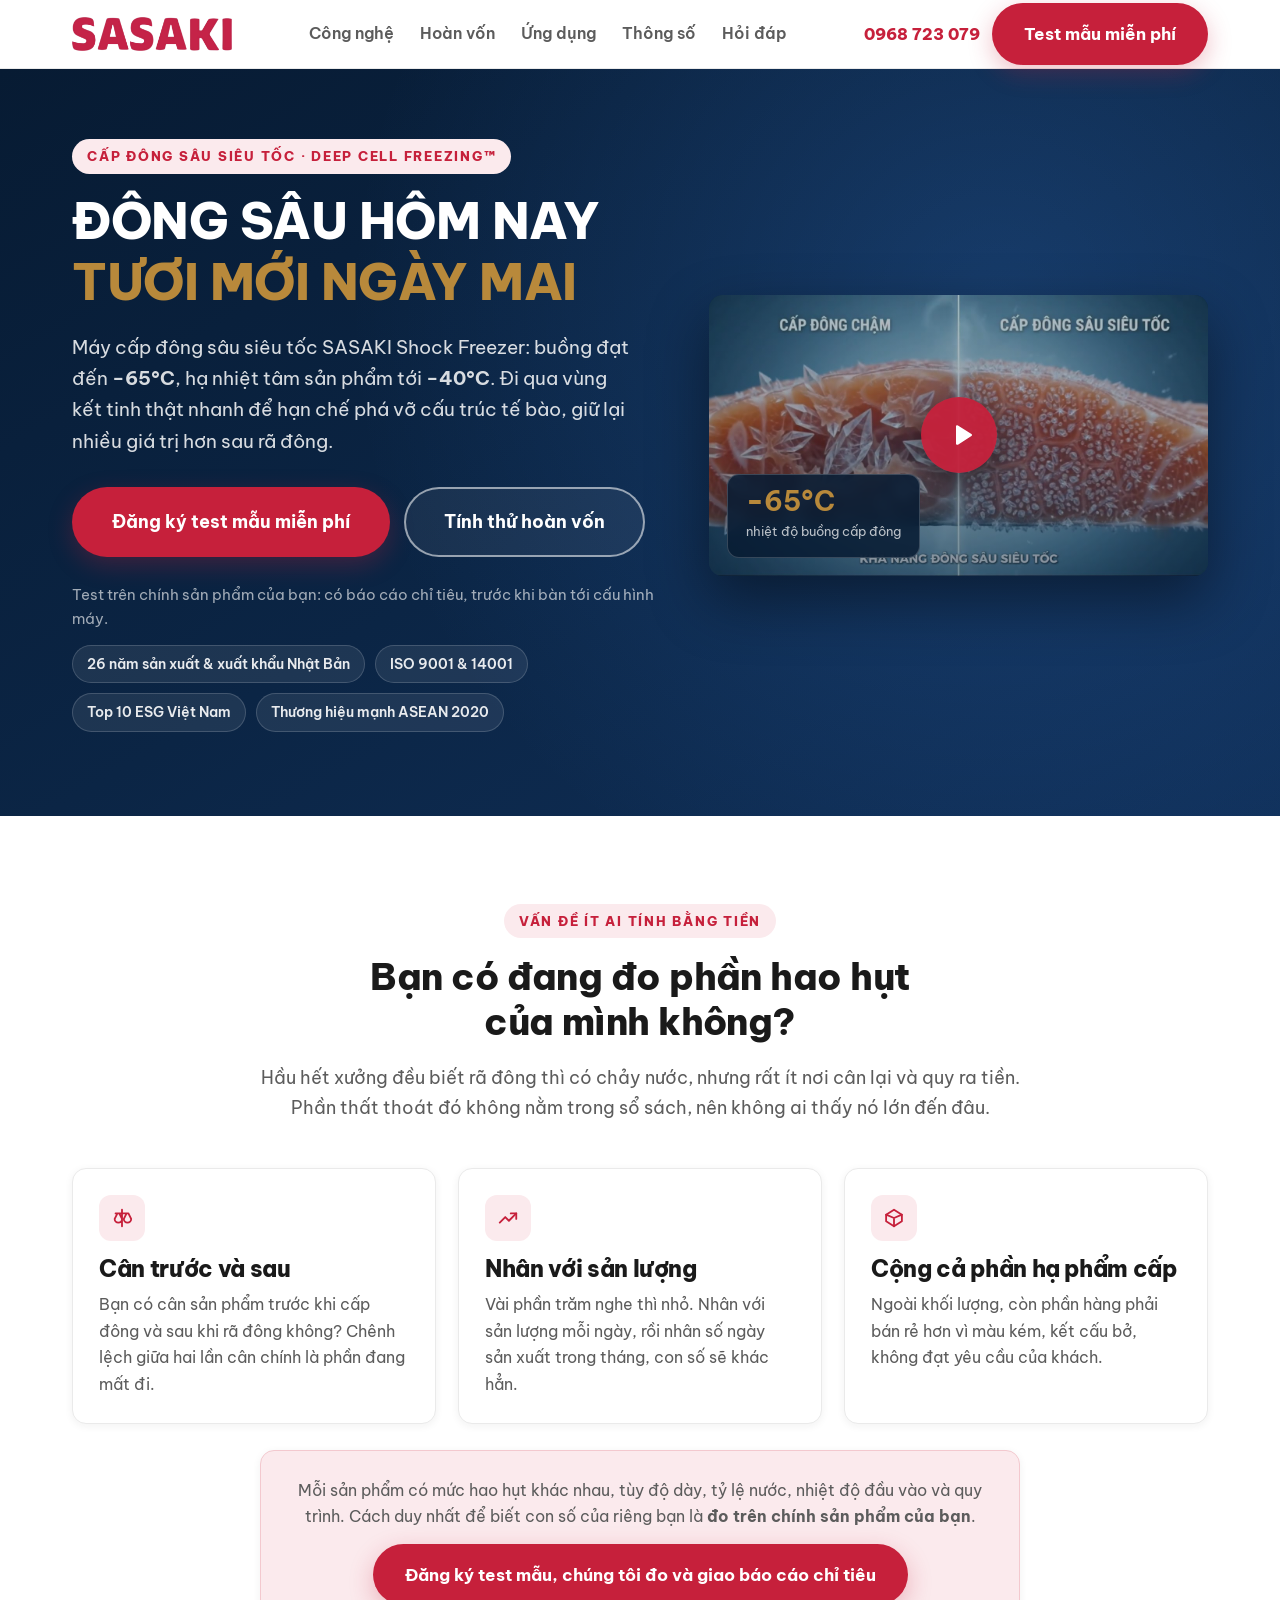
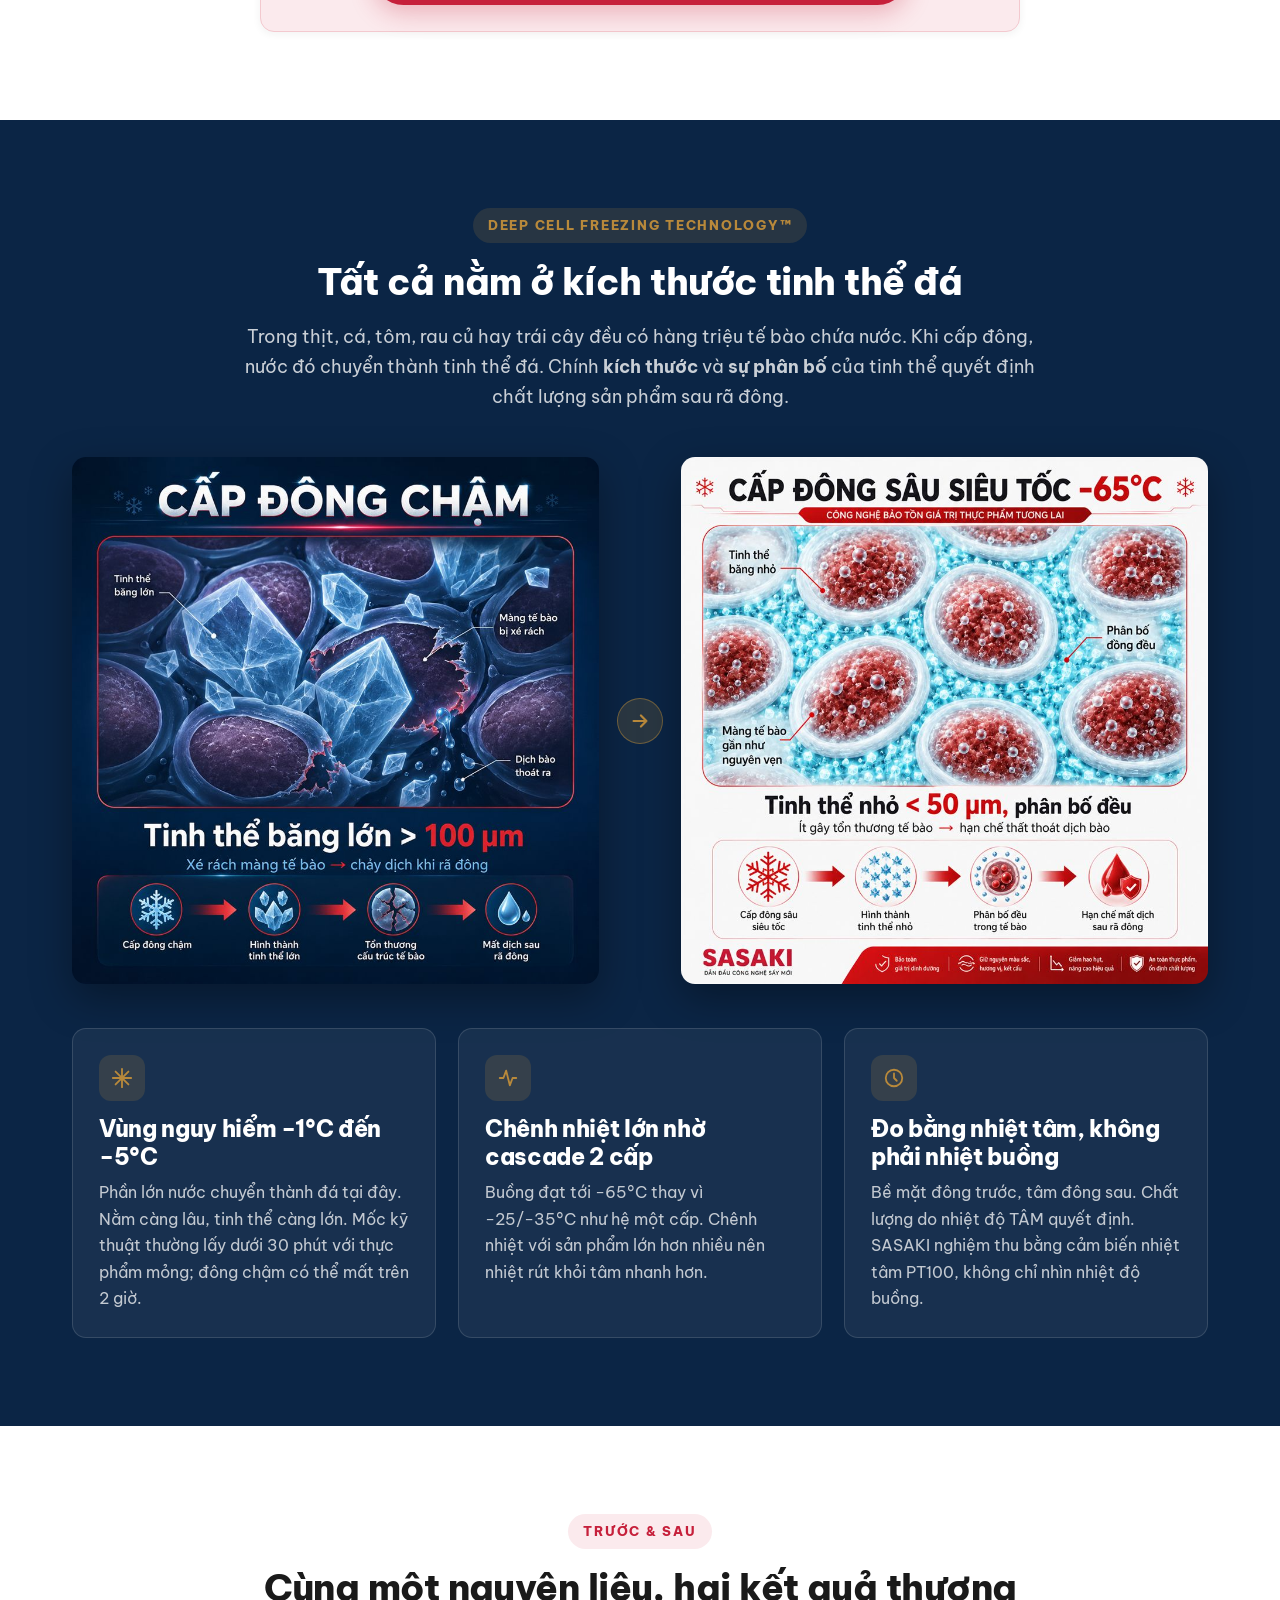
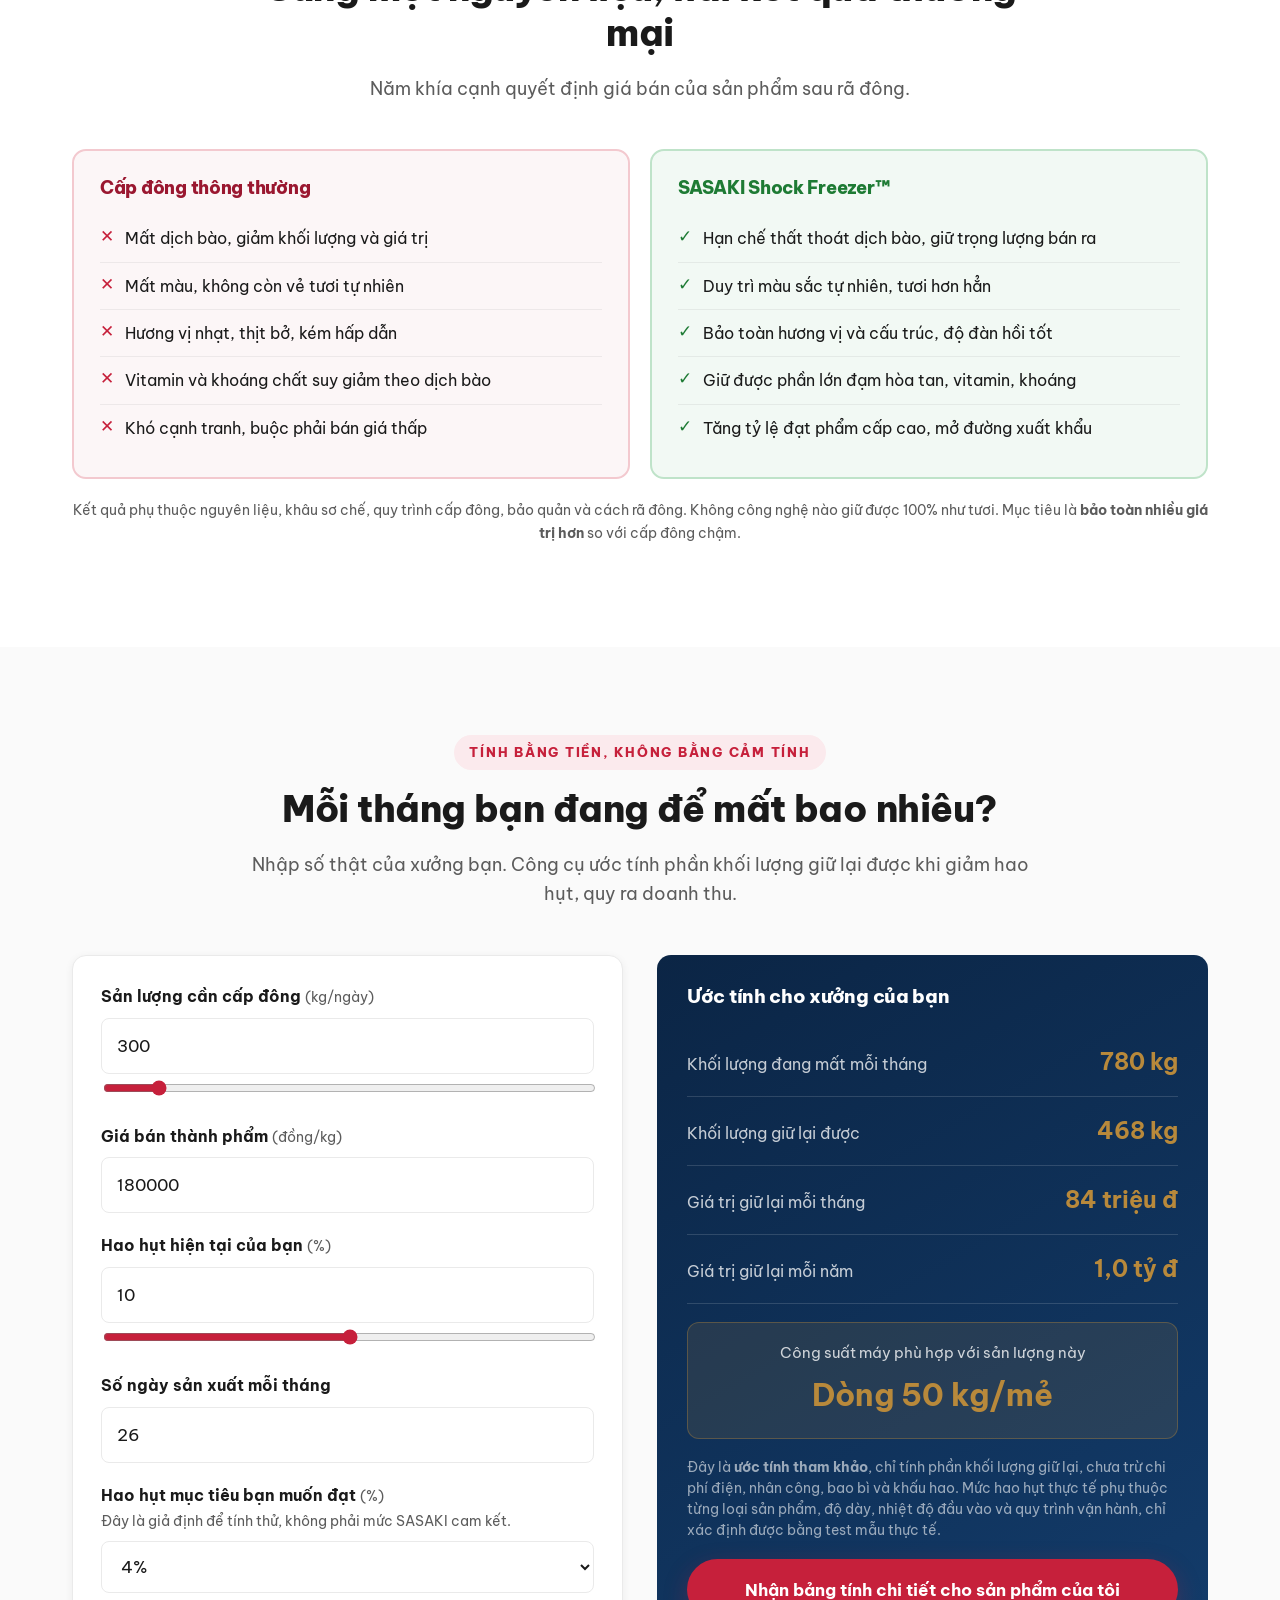
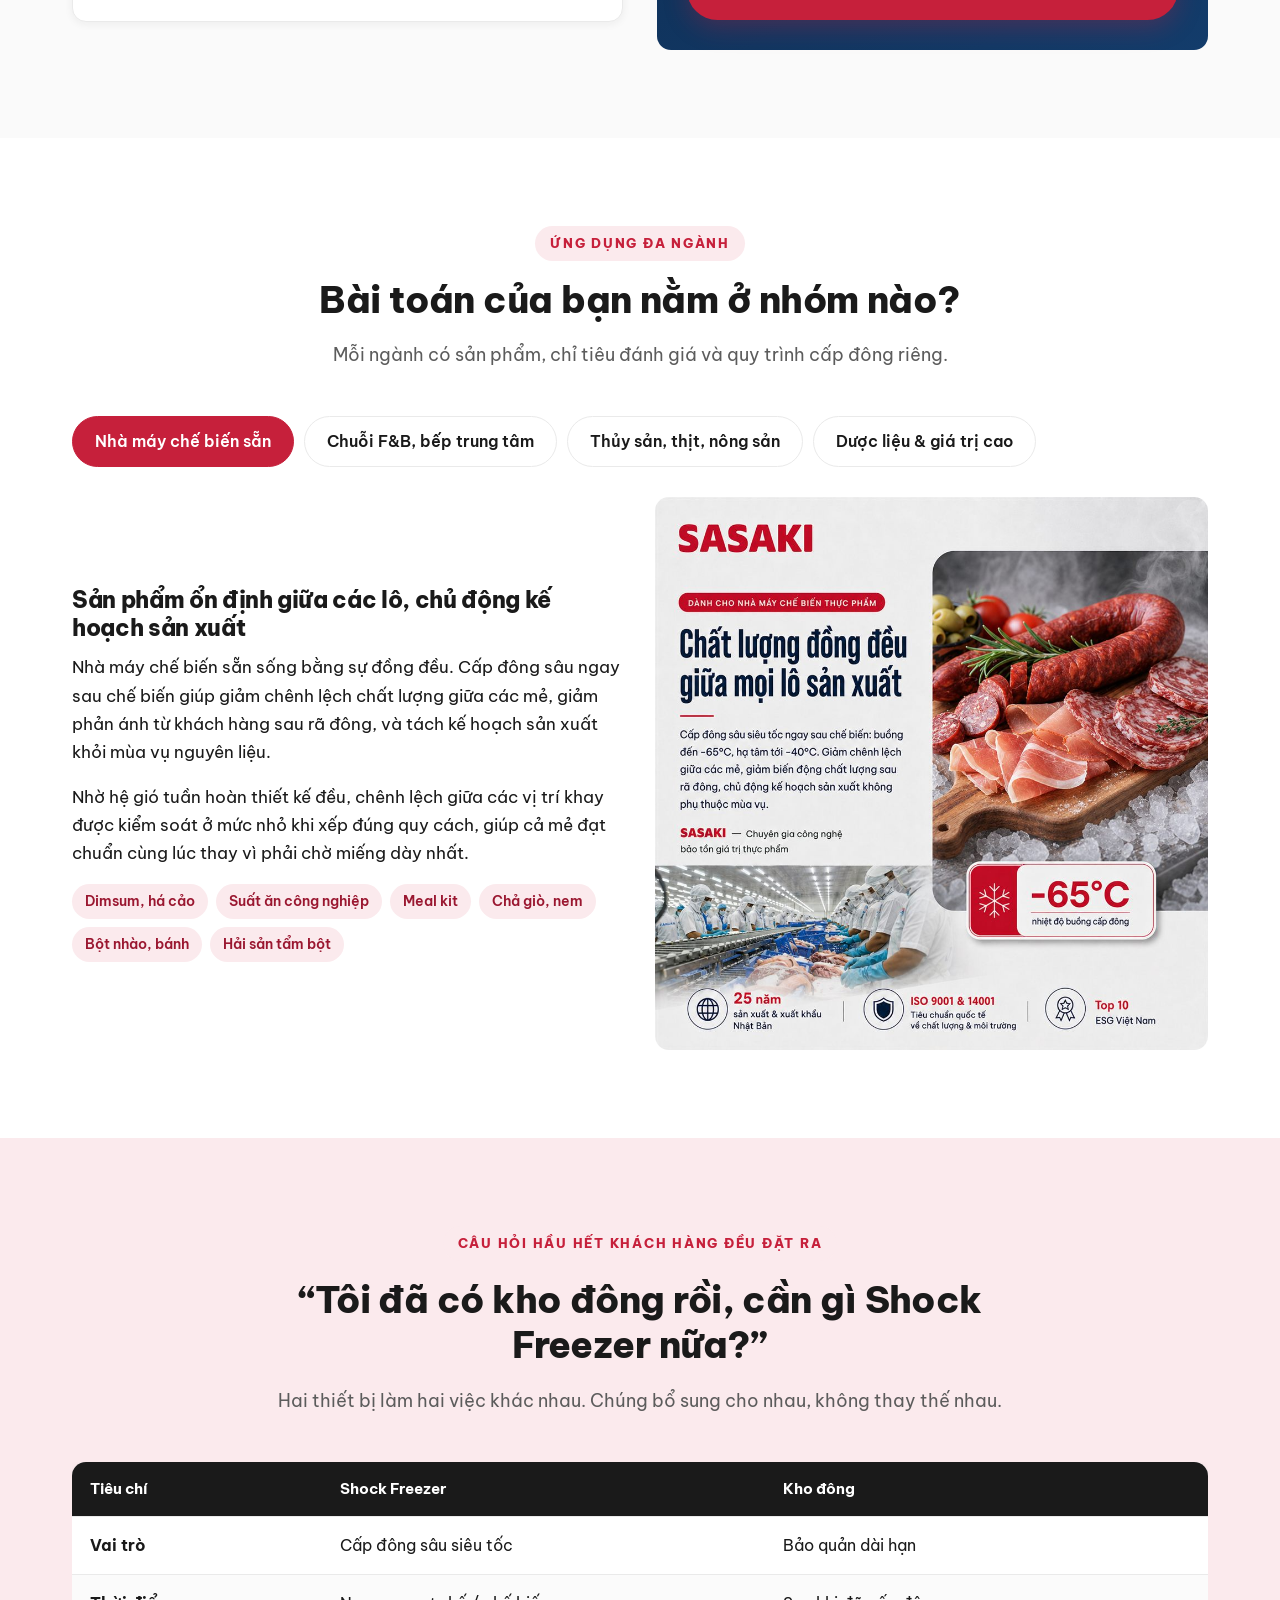
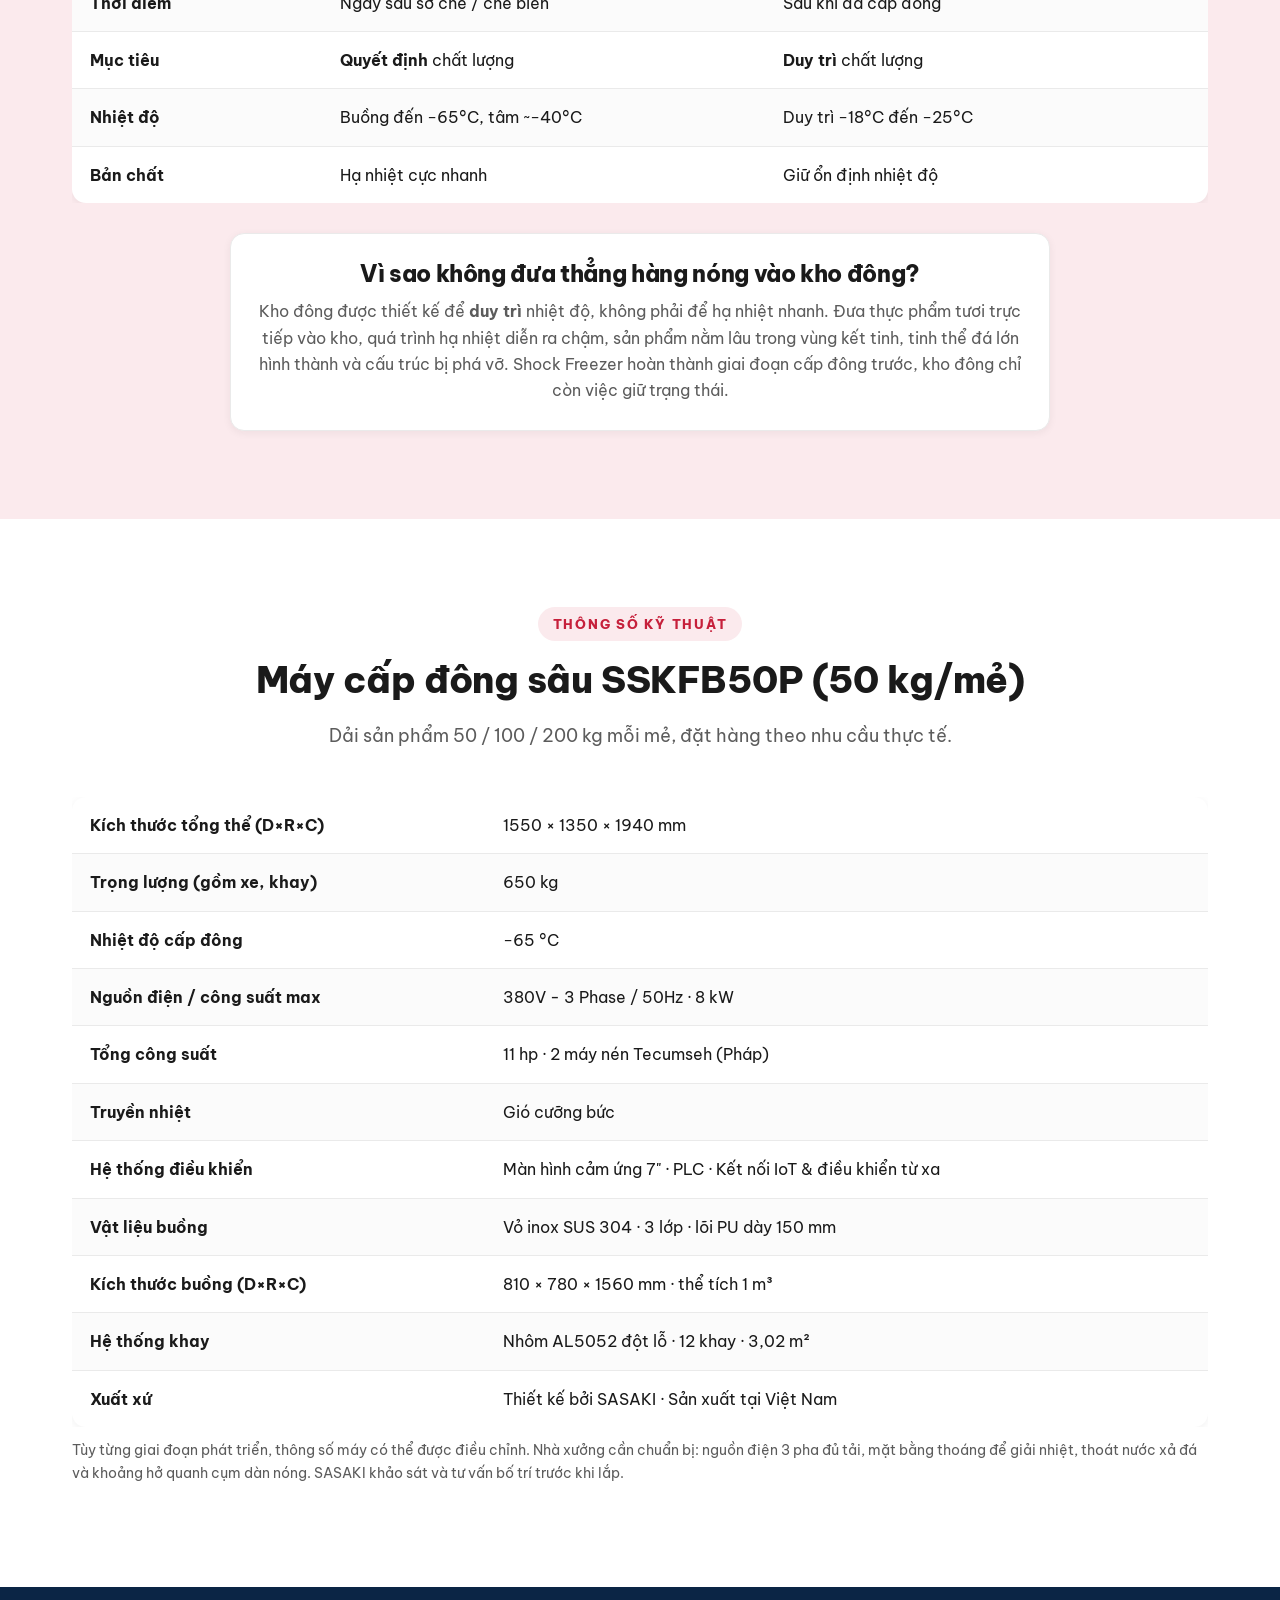
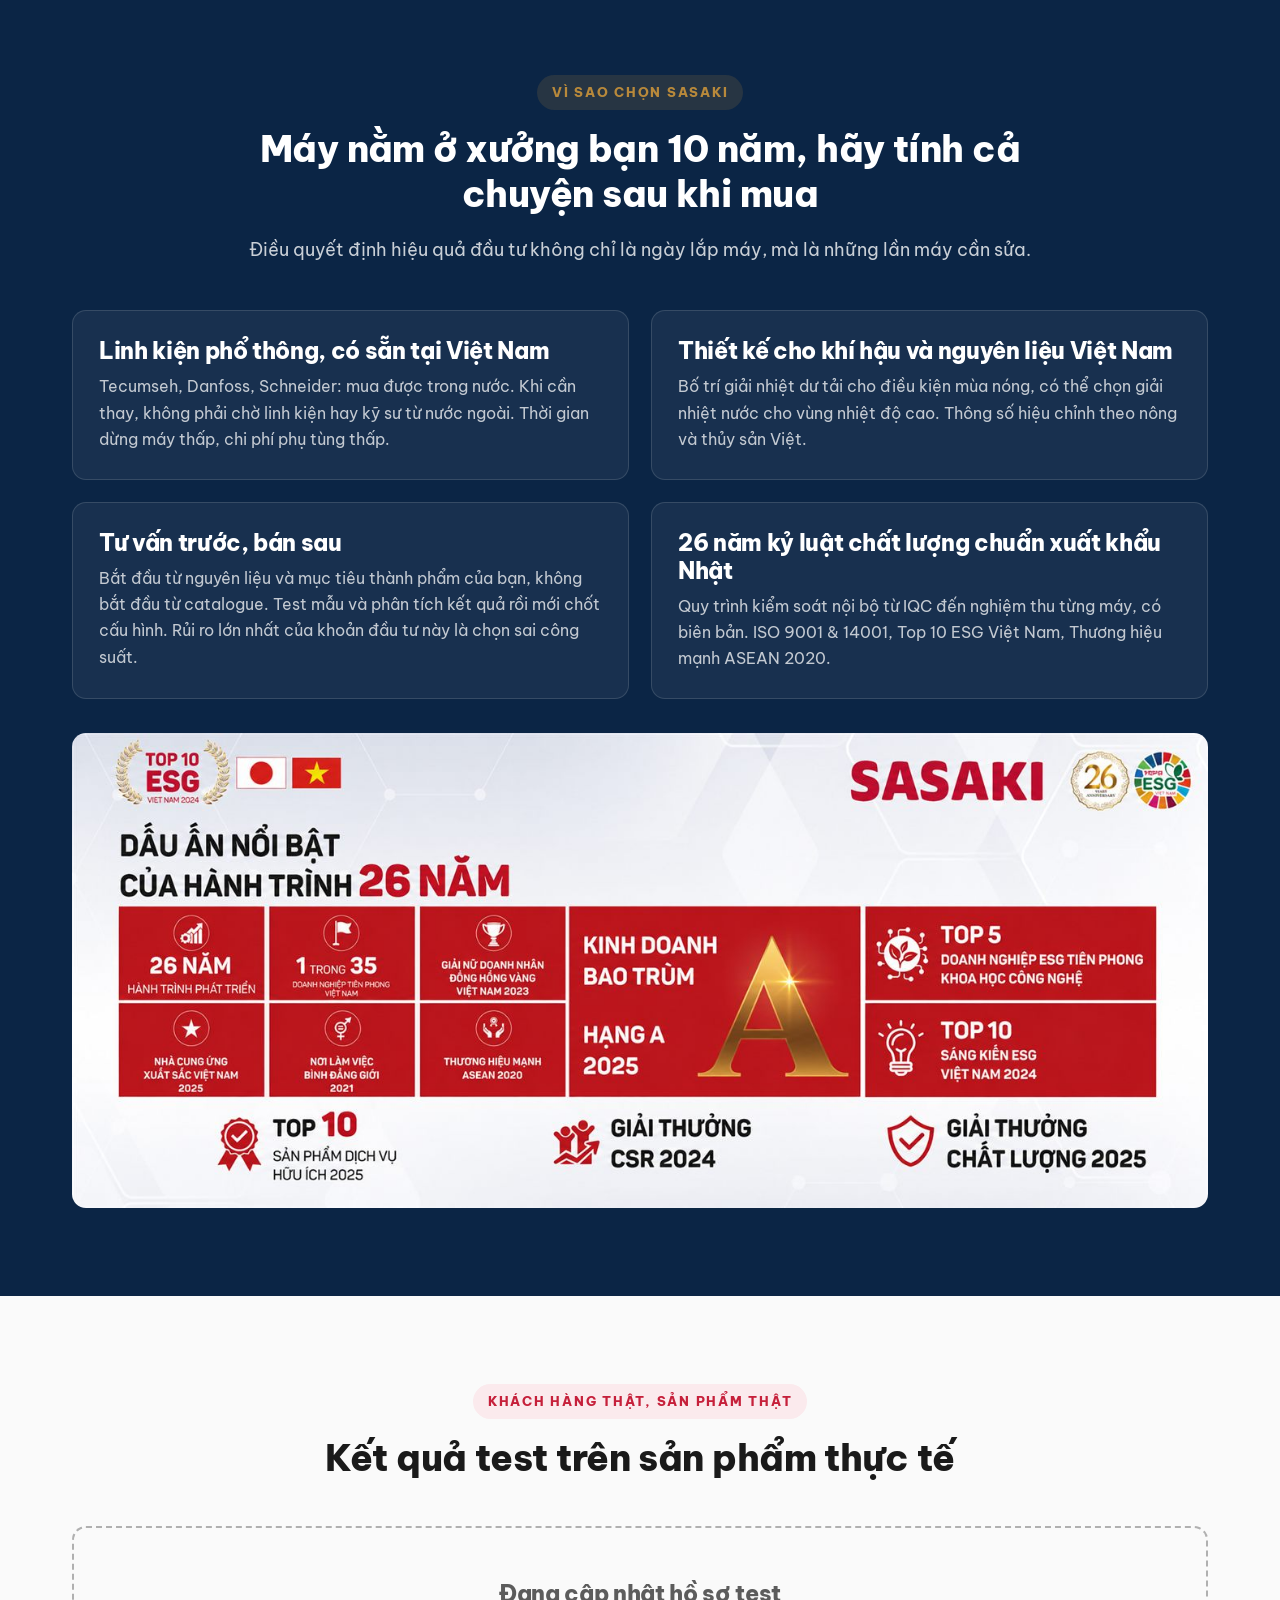
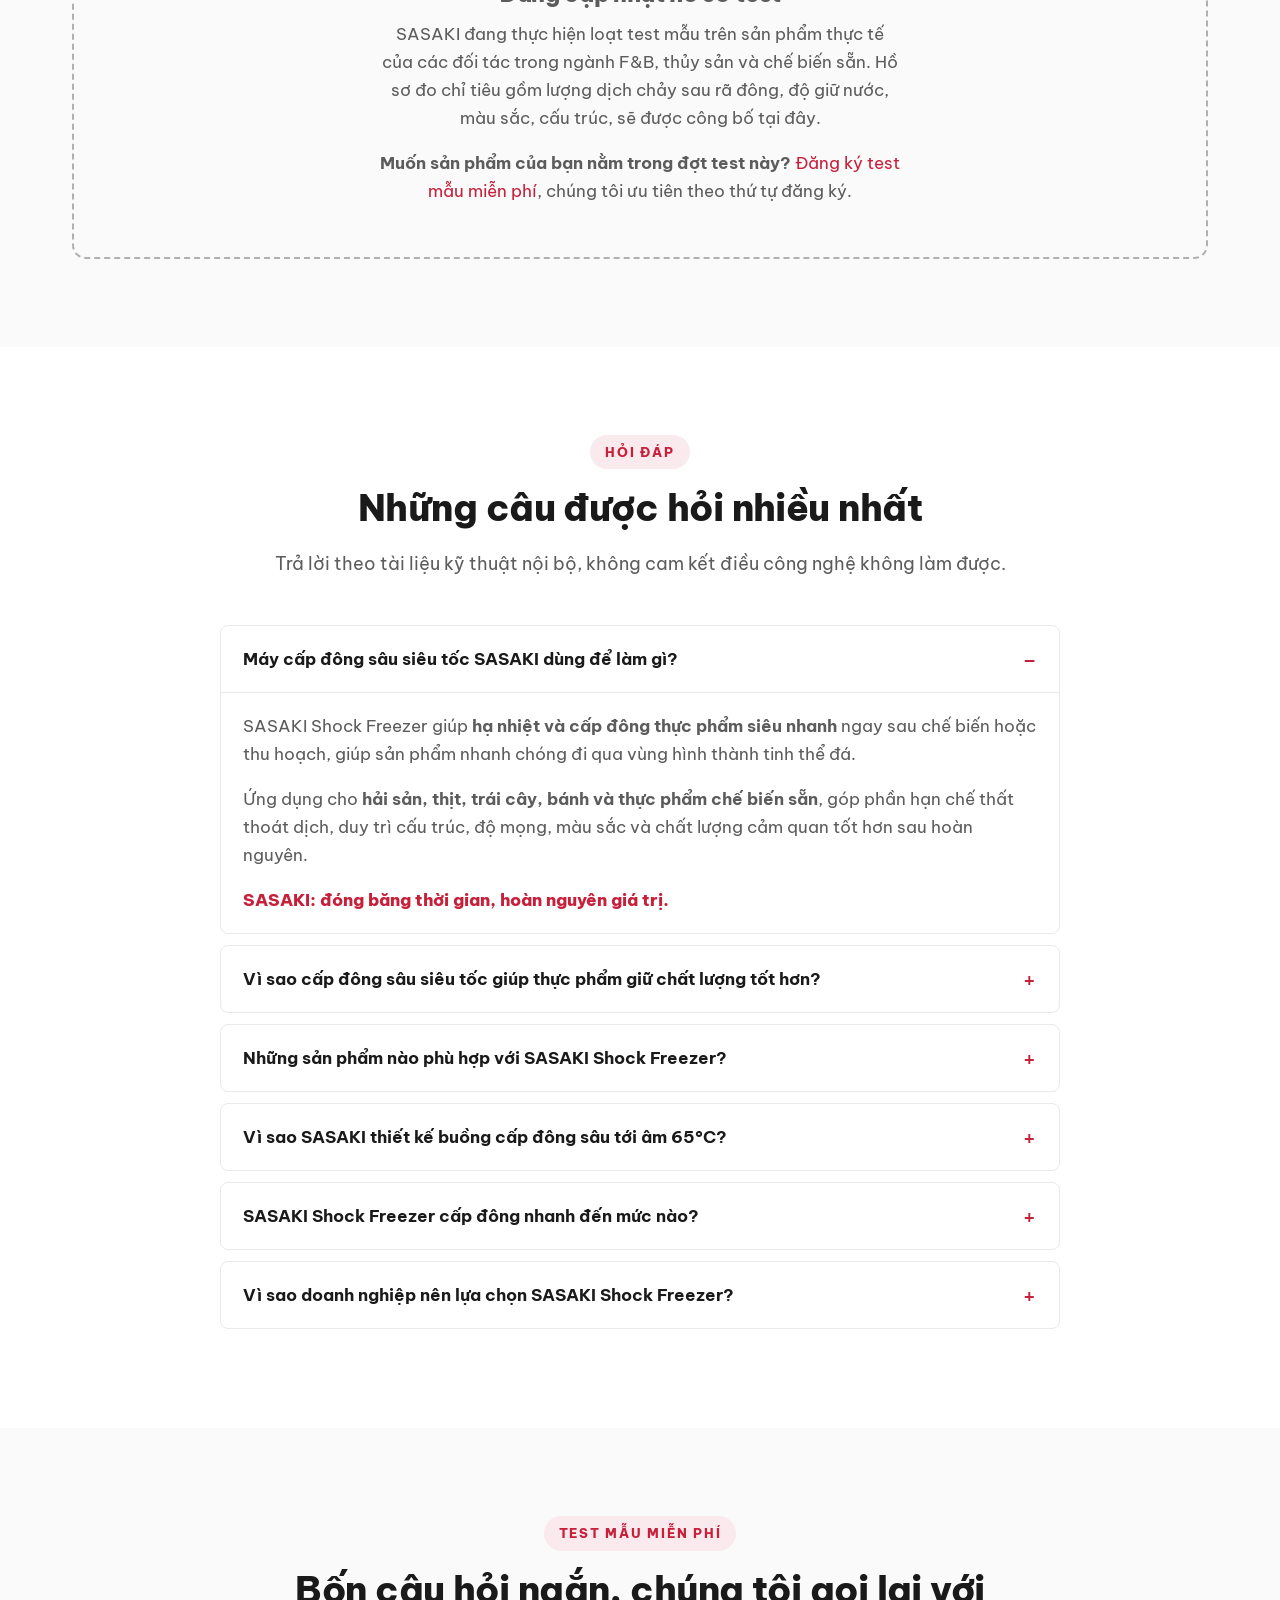
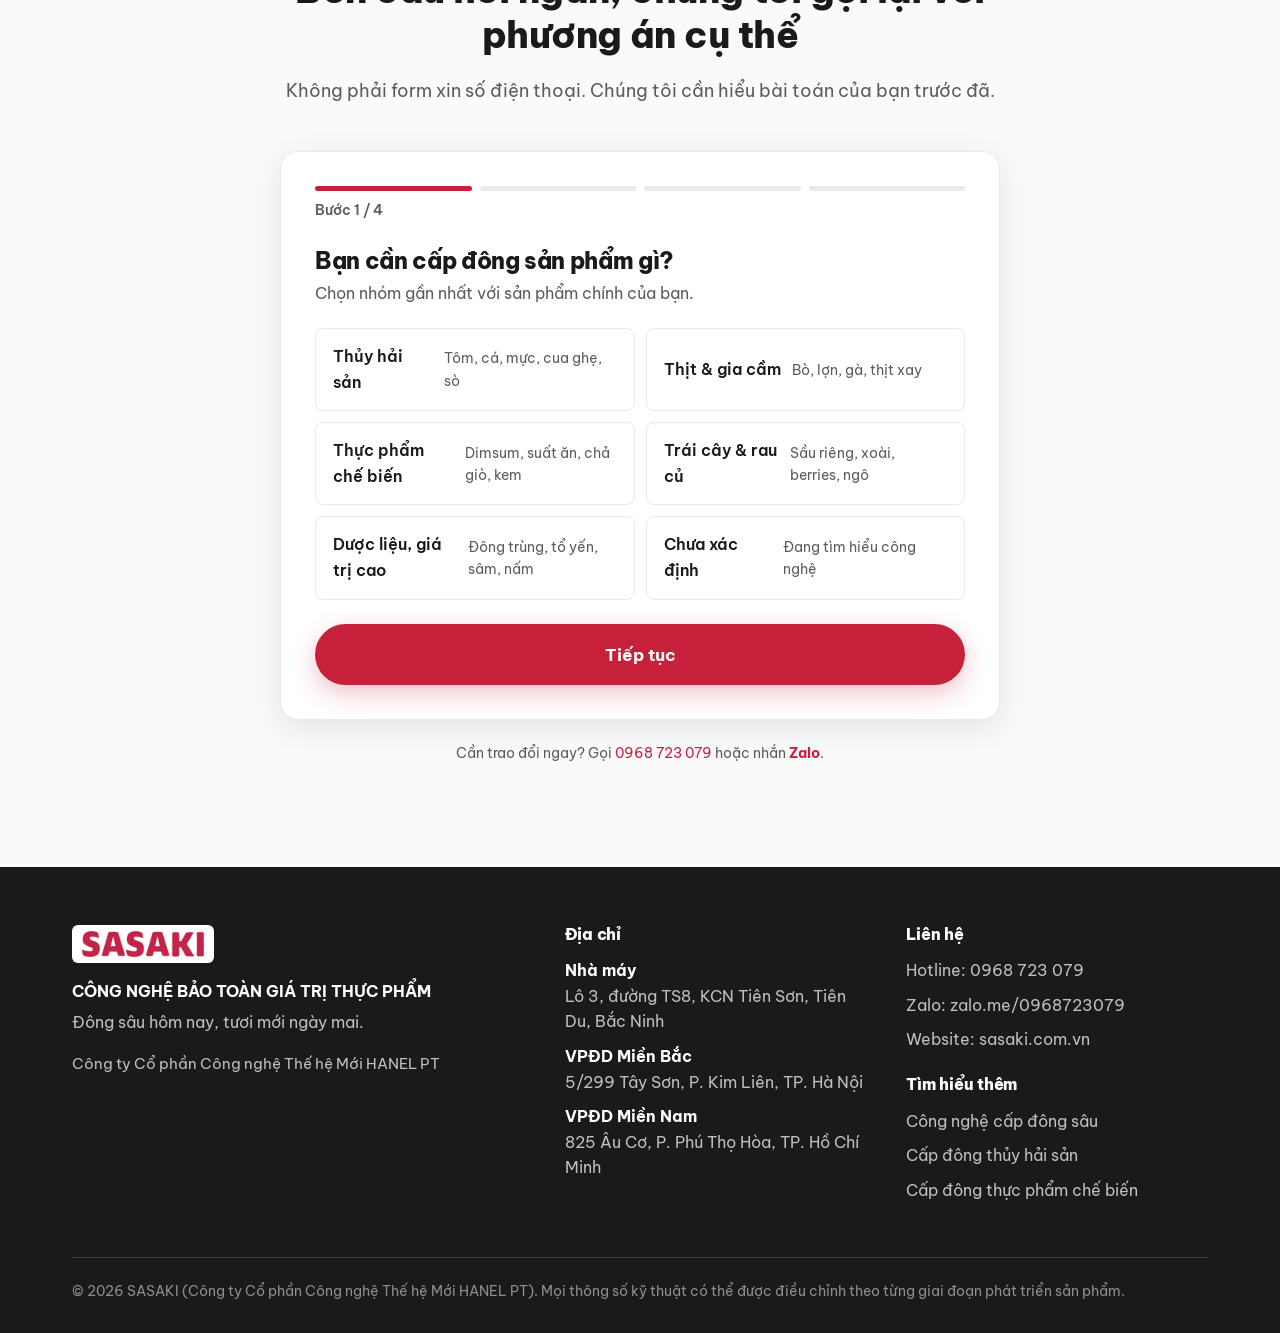
==== commit 3aa52764: "Go so hao hut chua co ho so test, doi muc Bai toan sang cau hoi chan doan" ====
--- a/index.html
+++ b/index.html
@@ -21,7 +21,7 @@
 <link rel="preconnect" href="https://fonts.googleapis.com">
 <link rel="preconnect" href="https://fonts.gstatic.com" crossorigin>
 <link href="https://fonts.googleapis.com/css2?family=Be+Vietnam+Pro:wght@400;600;700;800&display=swap" rel="stylesheet">
-<link rel="stylesheet" href="assets/css/style.css?v=7">
+<link rel="stylesheet" href="assets/css/style.css?v=8">
 
 <!-- ============================================================
      TRACKING — thay ID thật trước khi bật quảng cáo 25/8
@@ -184,36 +184,47 @@
   <div class="wrap">
     <div class="tieu-de-section giua">
       <span class="nhan">Vấn đề ít ai tính bằng tiền</span>
-      <h2>Cấp đông chậm không làm hỏng hàng.<br>Nó làm bạn mất hàng, từng ký một</h2>
+      <h2>Bạn có đang đo phần hao hụt<br>của mình không?</h2>
       <p>
-        Khi hạ nhiệt chậm, nước trong thực phẩm dồn ra ngoài tế bào và kết tinh thành
-        những tinh thể đá lớn, xé rách màng tế bào. Rã đông ra, dịch bào chảy đi,
-        kéo theo nước, đạm hòa tan và hương vị.
+        Hầu hết xưởng đều biết rã đông thì có chảy nước, nhưng rất ít nơi cân lại
+        và quy ra tiền. Phần thất thoát đó không nằm trong sổ sách, nên không ai
+        thấy nó lớn đến đâu.
       </p>
     </div>
 
     <div class="luoi luoi-3">
       <div class="the">
-        <div class="the__so">8-12%</div>
-        <h3>Hao hụt khi cấp đông chậm</h3>
-        <p>Phần khối lượng mất đi do chảy dịch và bay hơi bề mặt trong quá trình cấp đông và rã đông.</p>
+        <div class="the__icon" aria-hidden="true">
+          <svg width="22" height="22" viewBox="0 0 24 24" fill="none" stroke="currentColor" stroke-width="2" stroke-linecap="round" stroke-linejoin="round"><path d="M12 3v18M5 7h14M7 7l-3 6a4 4 0 0 0 8 0l-3-6M17 7l-3 6a4 4 0 0 0 8 0l-3-6"/></svg>
+        </div>
+        <h3>Cân trước và sau</h3>
+        <p>Bạn có cân sản phẩm trước khi cấp đông và sau khi rã đông không? Chênh lệch giữa hai lần cân chính là phần đang mất đi.</p>
       </div>
       <div class="the">
-        <div class="the__so">3-5%</div>
-        <h3>Hao hụt với cấp đông sâu siêu tốc</h3>
-        <p>Đi qua vùng kết tinh nhanh, tinh thể đá nhỏ và phân bố đều nên hạn chế được thất thoát dịch bào.</p>
+        <div class="the__icon" aria-hidden="true">
+          <svg width="22" height="22" viewBox="0 0 24 24" fill="none" stroke="currentColor" stroke-width="2" stroke-linecap="round" stroke-linejoin="round"><path d="M3 17l6-6 4 4 8-8"/><path d="M21 7h-6M21 7v6"/></svg>
+        </div>
+        <h3>Nhân với sản lượng</h3>
+        <p>Vài phần trăm nghe thì nhỏ. Nhân với sản lượng mỗi ngày, rồi nhân số ngày sản xuất trong tháng, con số sẽ khác hẳn.</p>
       </div>
       <div class="the">
-        <div class="the__so">50-70 kg</div>
-        <h3>Giữ lại trên mỗi tấn nguyên liệu</h3>
-        <p>Chênh lệch giữa hai cách cấp đông, quy thẳng thành thành phẩm bán được. Nhân với giá bán mỗi kg là ra tiền.</p>
-      </div>
-    </div>
-
-    <p class="bang-ghi-chu tam-giua" style="margin-top:22px">
-      Số liệu là dải điển hình theo tài liệu kỹ thuật, thay đổi theo từng loại sản phẩm,
-      độ dày, nhiệt độ đầu vào và quy trình. Con số của riêng sản phẩm bạn chỉ xác định được bằng test thực tế.
-    </p>
+        <div class="the__icon" aria-hidden="true">
+          <svg width="22" height="22" viewBox="0 0 24 24" fill="none" stroke="currentColor" stroke-width="2" stroke-linecap="round" stroke-linejoin="round"><path d="M20.6 8.4L12 3 3.4 8.4v7.2L12 21l8.6-5.4z"/><path d="M12 12v9M3.4 8.4L12 12l8.6-3.6"/></svg>
+        </div>
+        <h3>Cộng cả phần hạ phẩm cấp</h3>
+        <p>Ngoài khối lượng, còn phần hàng phải bán rẻ hơn vì màu kém, kết cấu bở, không đạt yêu cầu của khách.</p>
+      </div>
+    </div>
+
+    <div class="the" style="margin-top:26px;max-width:760px;margin-left:auto;margin-right:auto;text-align:center;background:var(--hong-nhat);border-color:var(--hong)">
+      <p style="margin-bottom:14px">
+        Mỗi sản phẩm có mức hao hụt khác nhau, tùy độ dày, tỷ lệ nước, nhiệt độ đầu vào
+        và quy trình. Cách duy nhất để biết con số của riêng bạn là <b>đo trên chính sản phẩm của bạn</b>.
+      </p>
+      <a href="#dang-ky" class="nut nut--chinh" data-su-kien="cta_bai_toan">
+        Đăng ký test mẫu, chúng tôi đo và giao báo cáo chỉ tiêu
+      </a>
+    </div>
   </div>
 </section>
 
@@ -346,11 +357,14 @@
         </div>
 
         <div class="truong">
-          <label for="mt-muc-tieu">Hao hụt mục tiêu sau khi cấp đông sâu <span class="goi-y">(%)</span></label>
+          <label for="mt-muc-tieu">
+            Hao hụt mục tiêu bạn muốn đạt <span class="goi-y">(%)</span>
+            <span class="goi-y" style="display:block;font-weight:400;margin-top:2px">Đây là giả định để tính thử, không phải mức SASAKI cam kết.</span>
+          </label>
           <select id="mt-muc-tieu">
-            <option value="5">5% (mức thận trọng)</option>
-            <option value="4" selected>4% (mức trung bình)</option>
-            <option value="3">3% (mức tốt)</option>
+            <option value="5">5%</option>
+            <option value="4" selected>4%</option>
+            <option value="3">3%</option>
           </select>
         </div>
       </div>
@@ -896,6 +910,6 @@
   <a href="#dang-ky" class="nut nut--chinh" data-su-kien="cta_sticky">Test mẫu</a>
 </div>
 
-<script src="assets/js/app.js?v=7"></script>
+<script src="assets/js/app.js?v=8"></script>
 </body>
 </html>
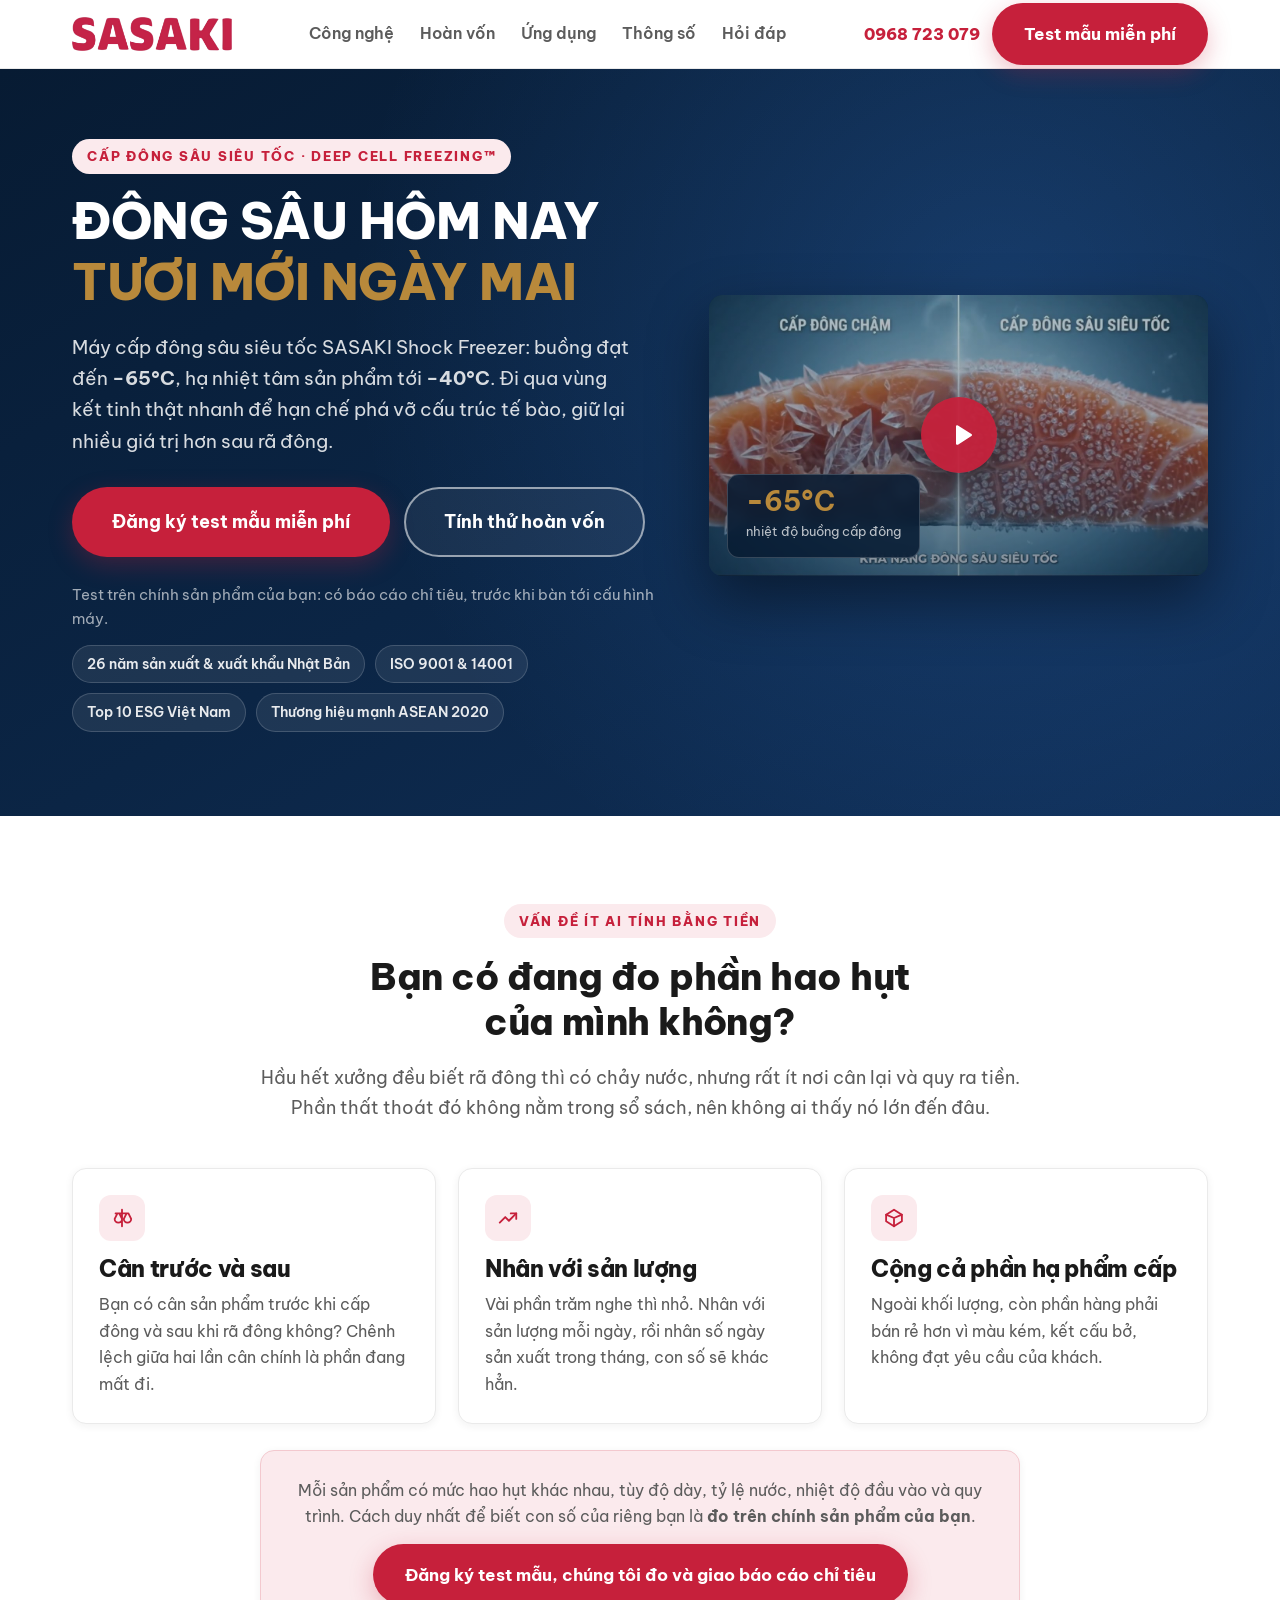
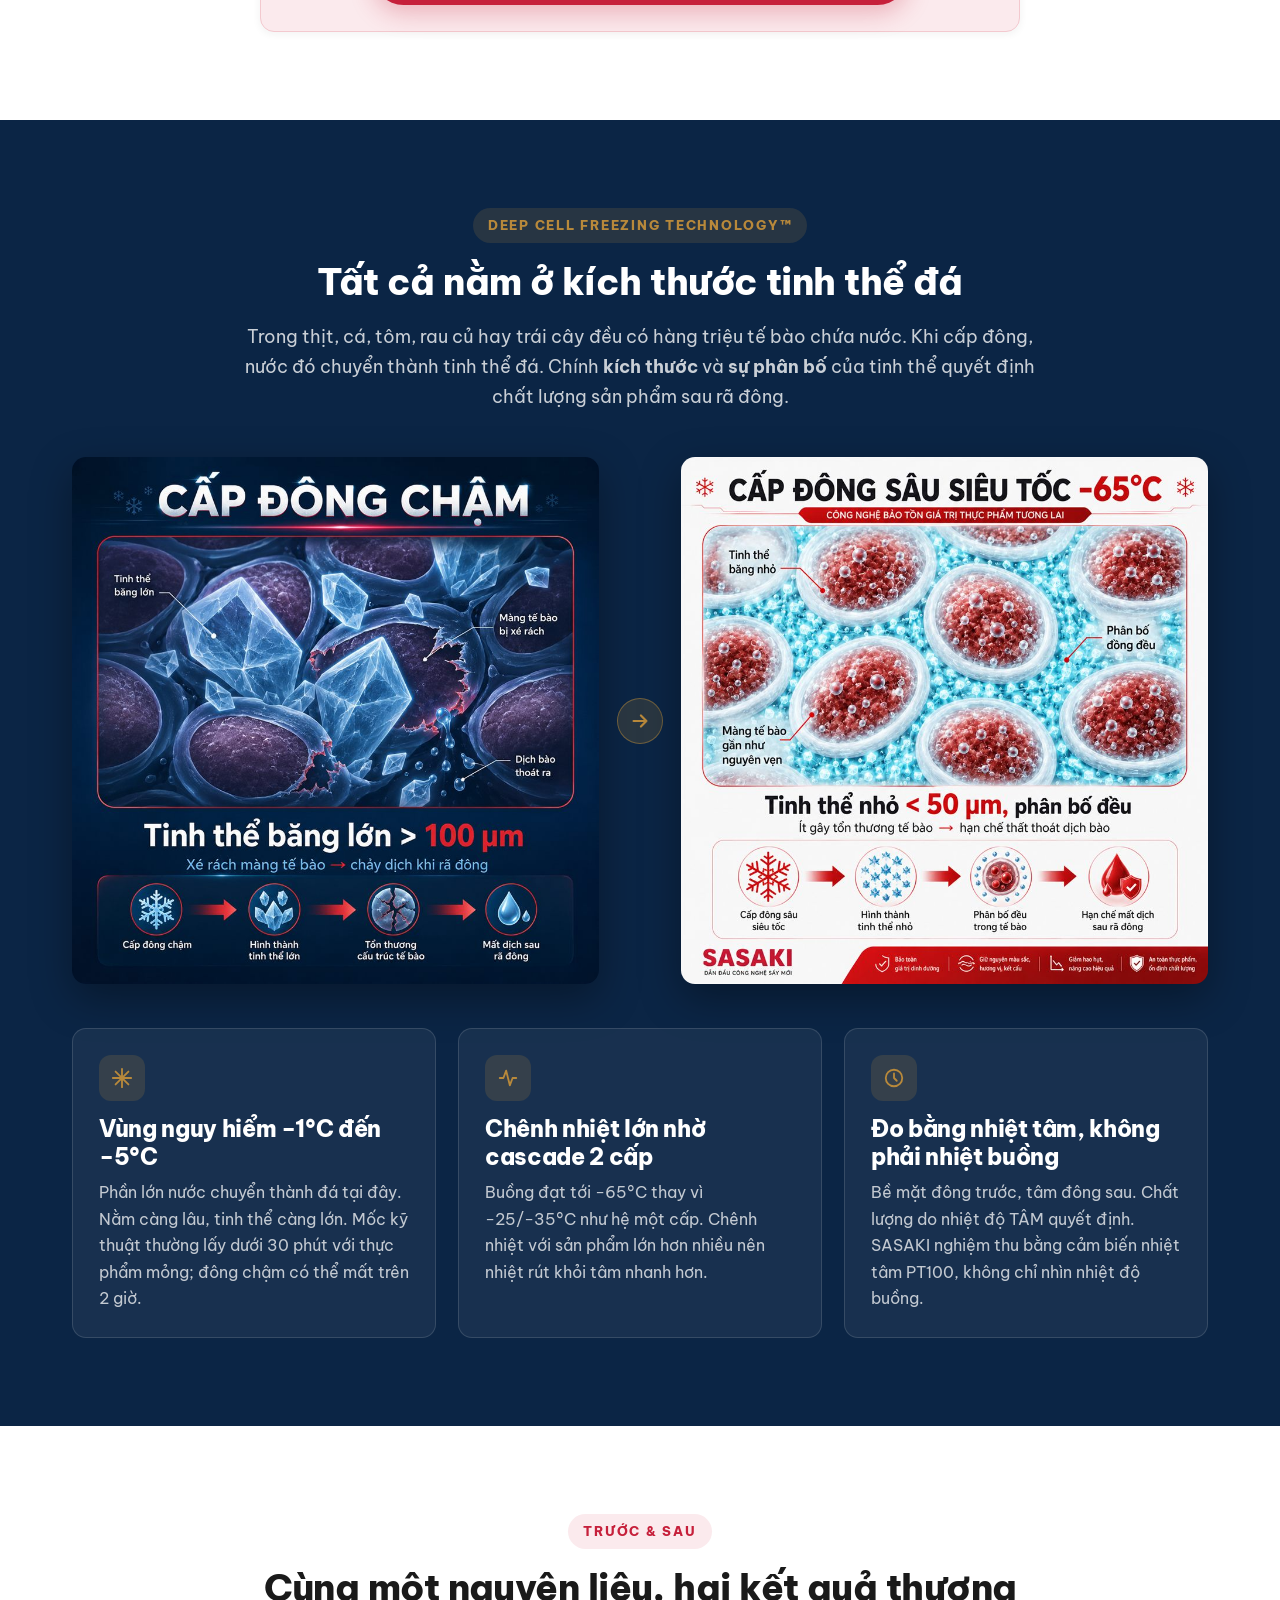
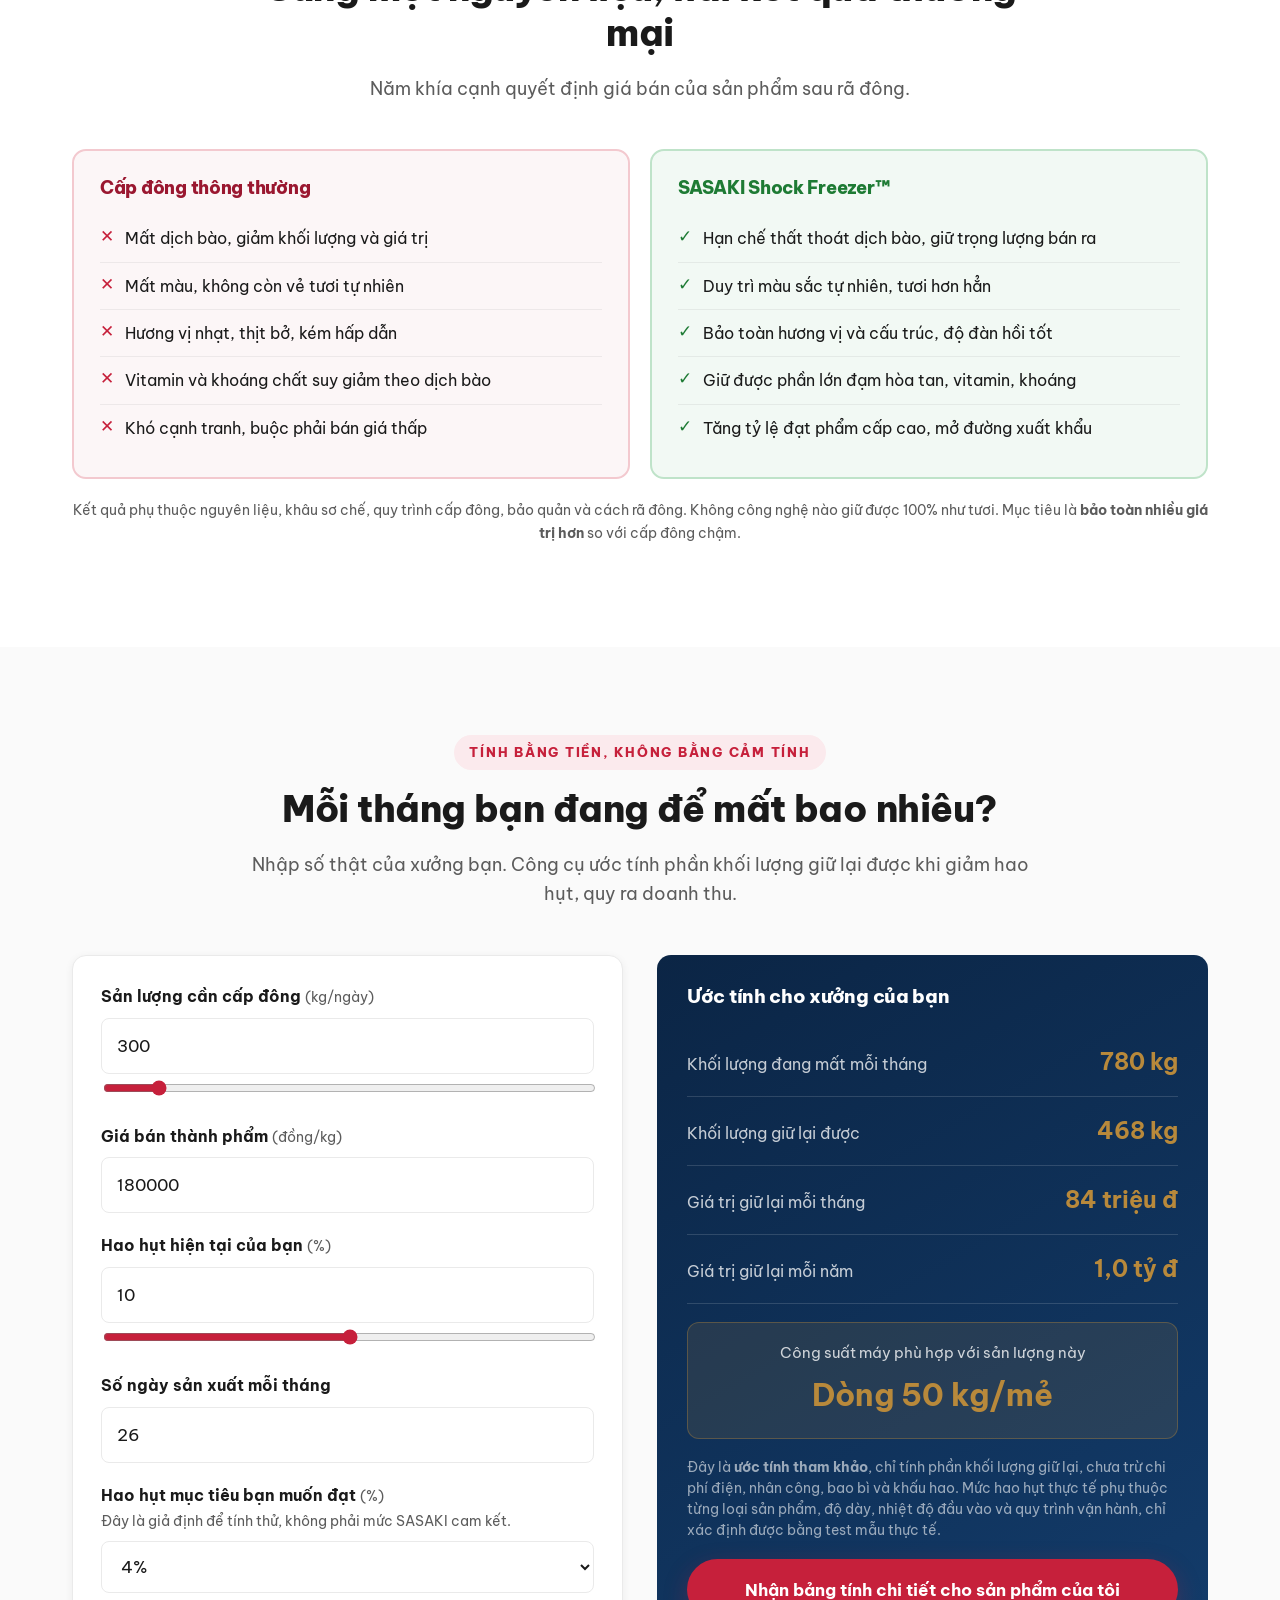
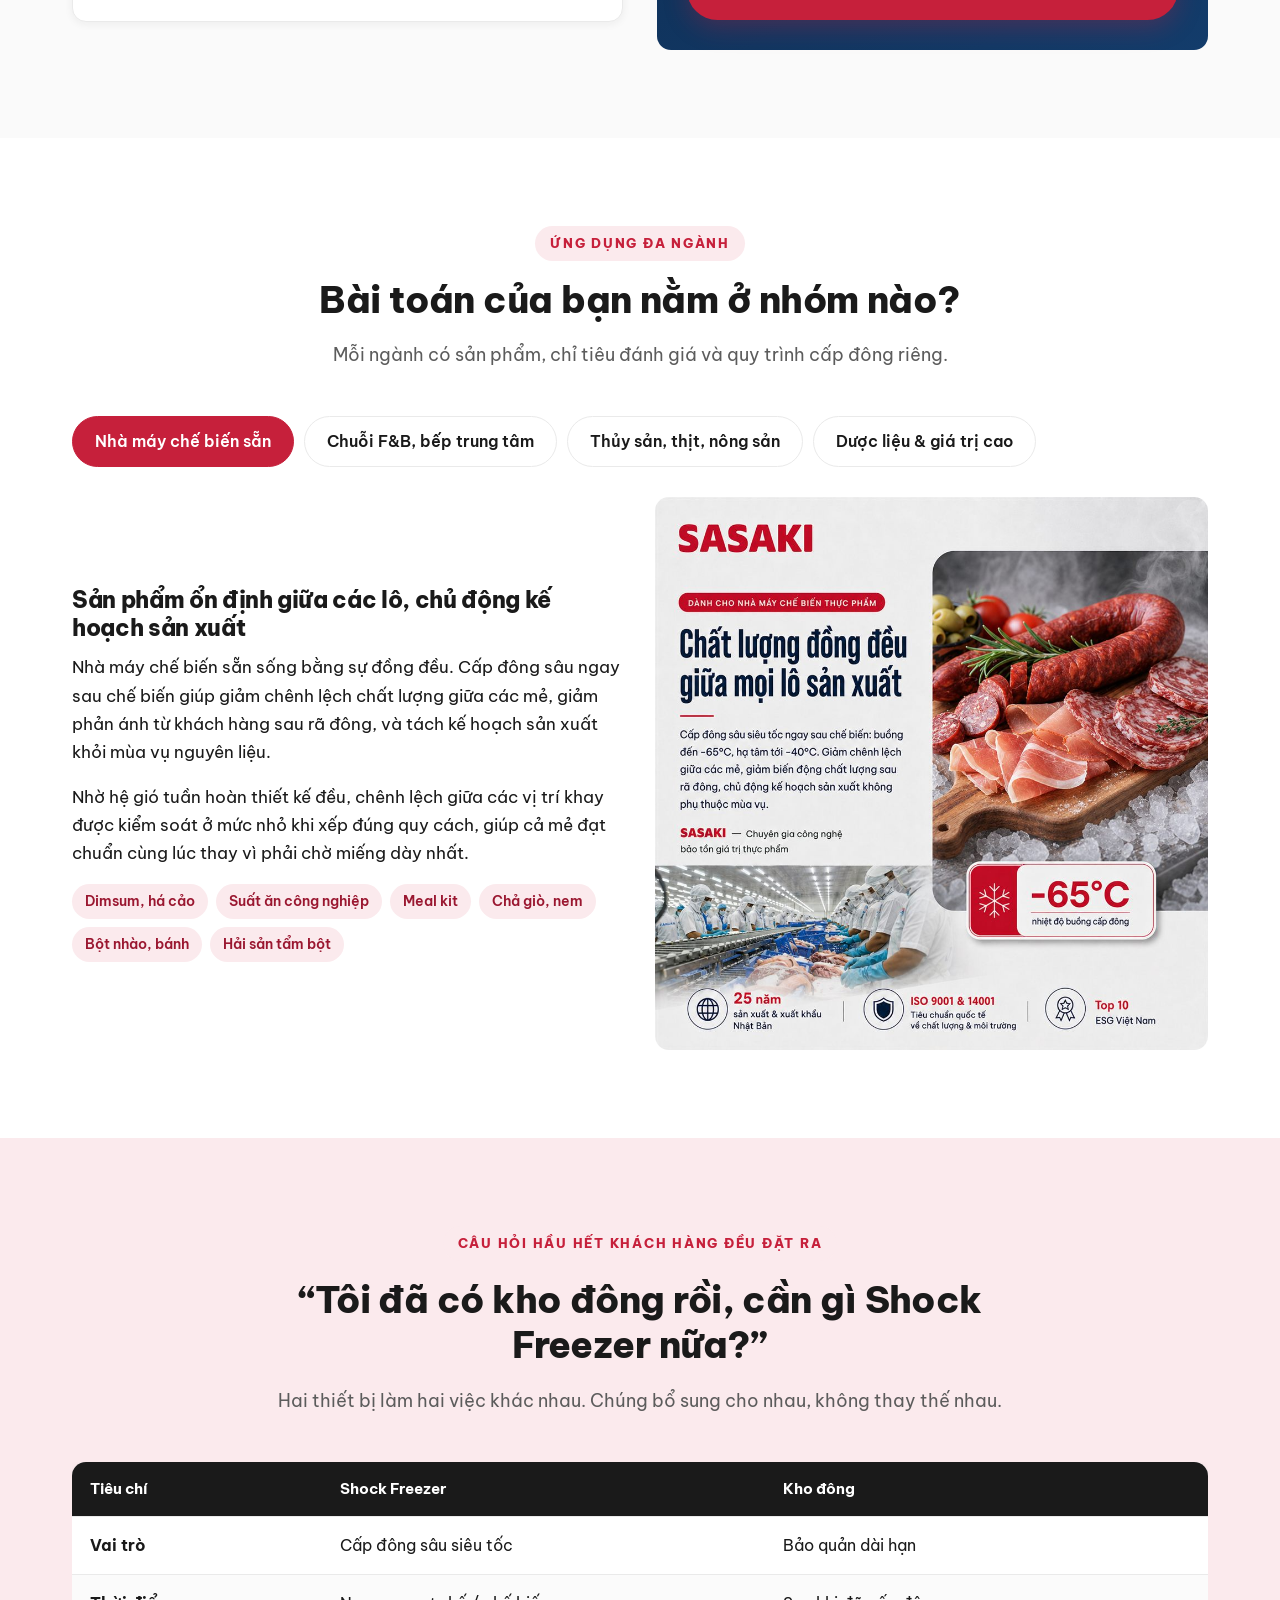
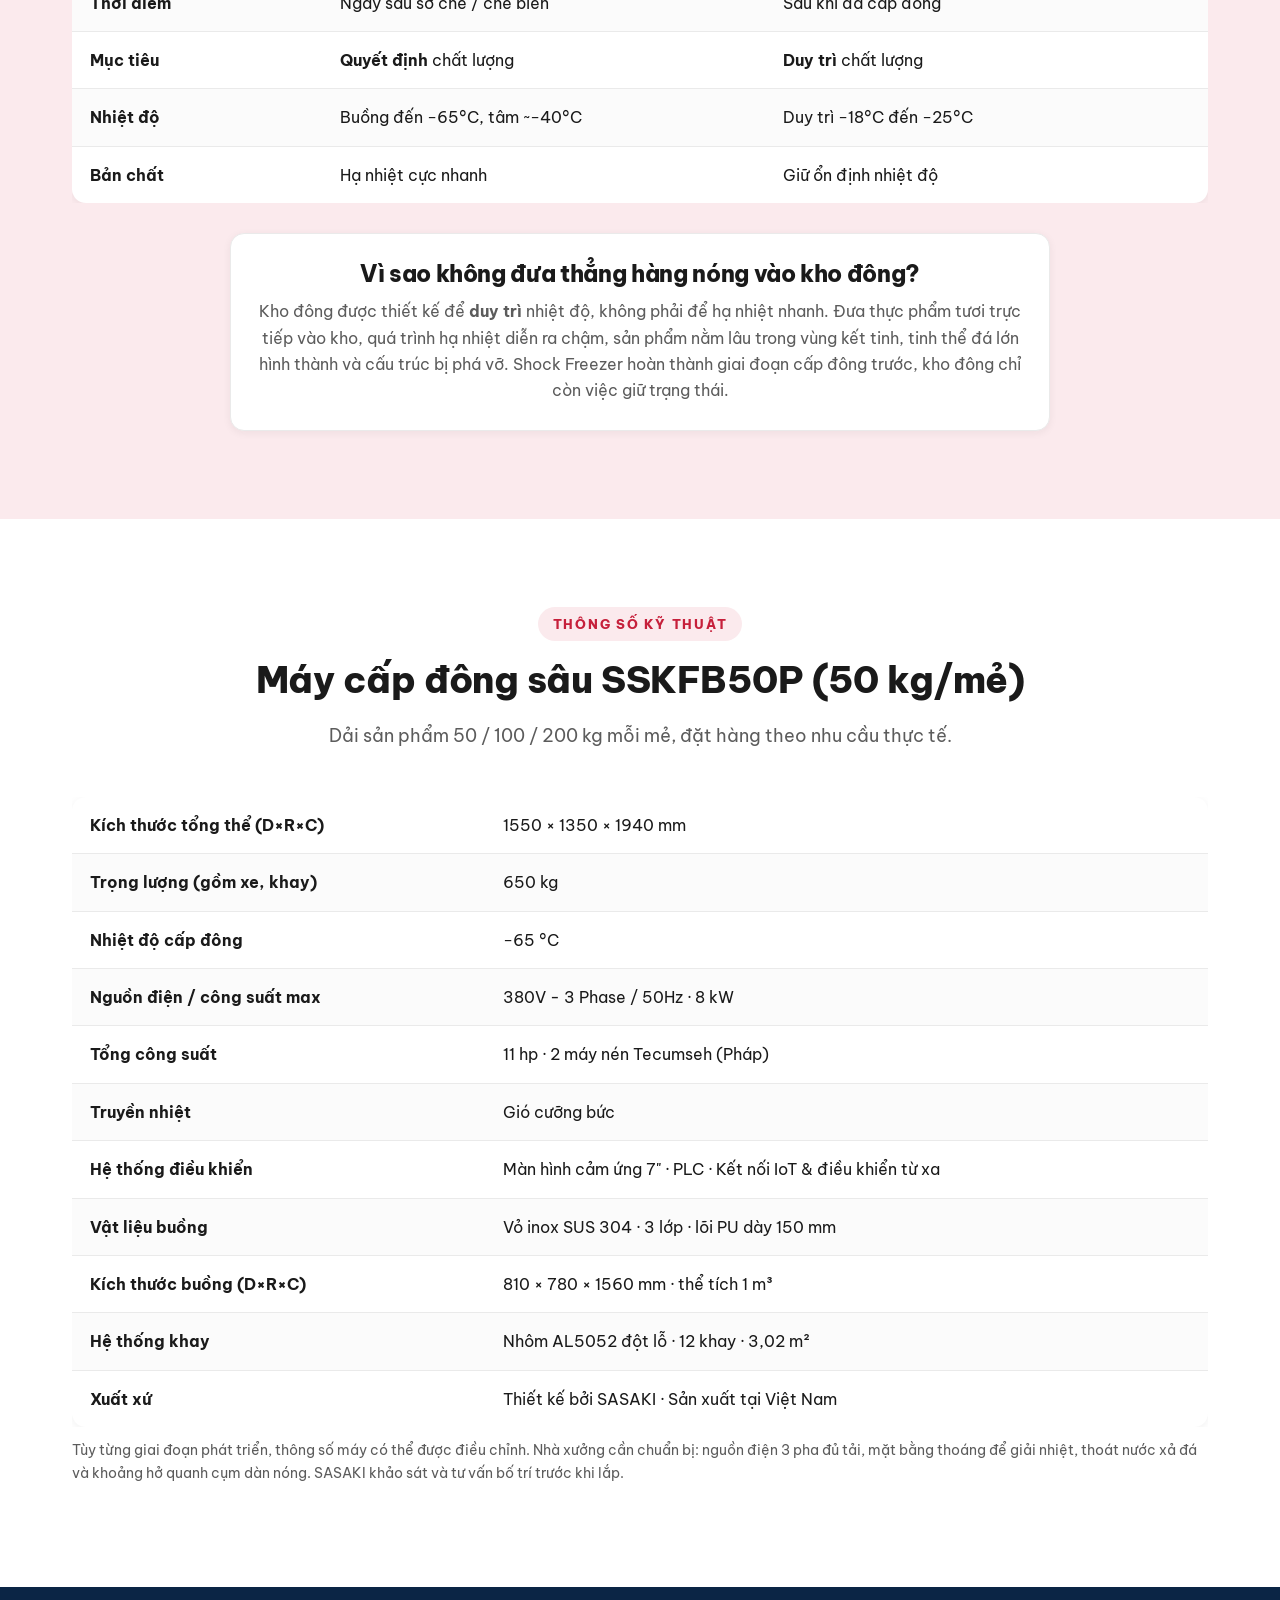
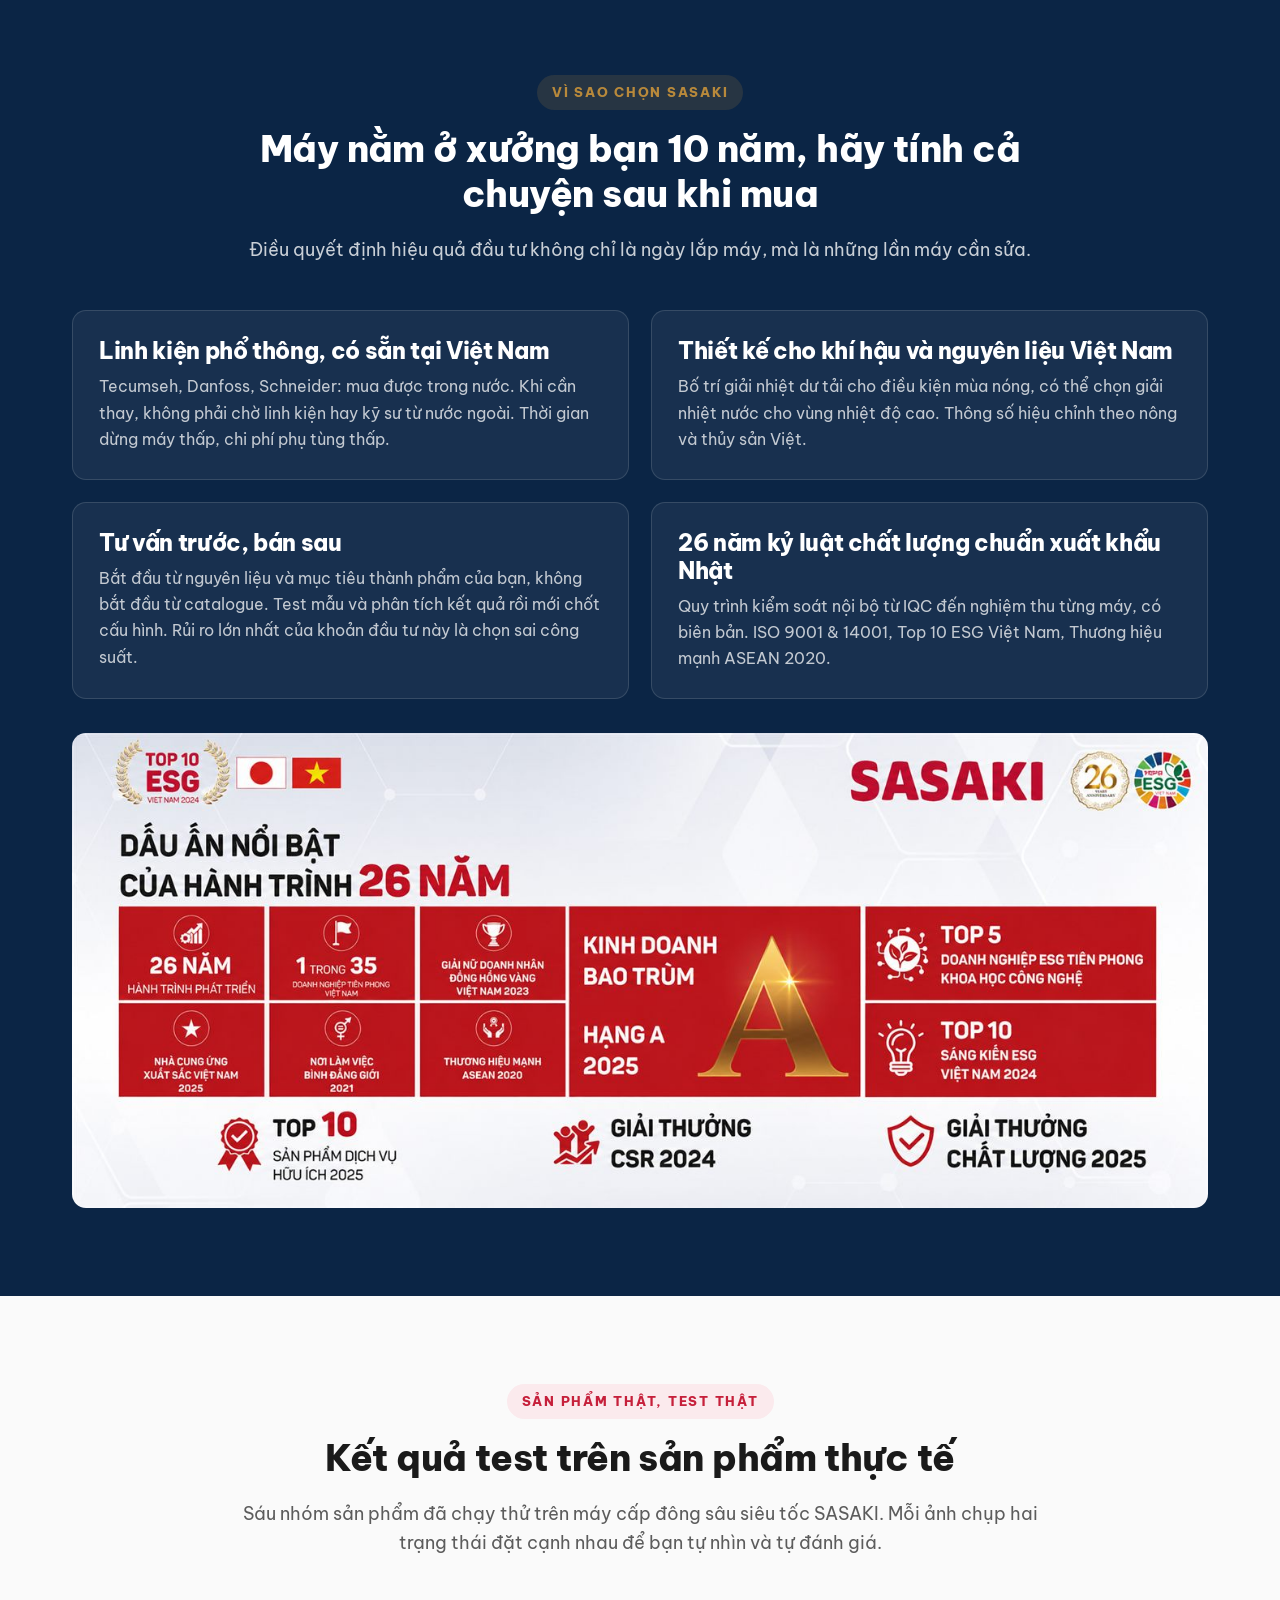
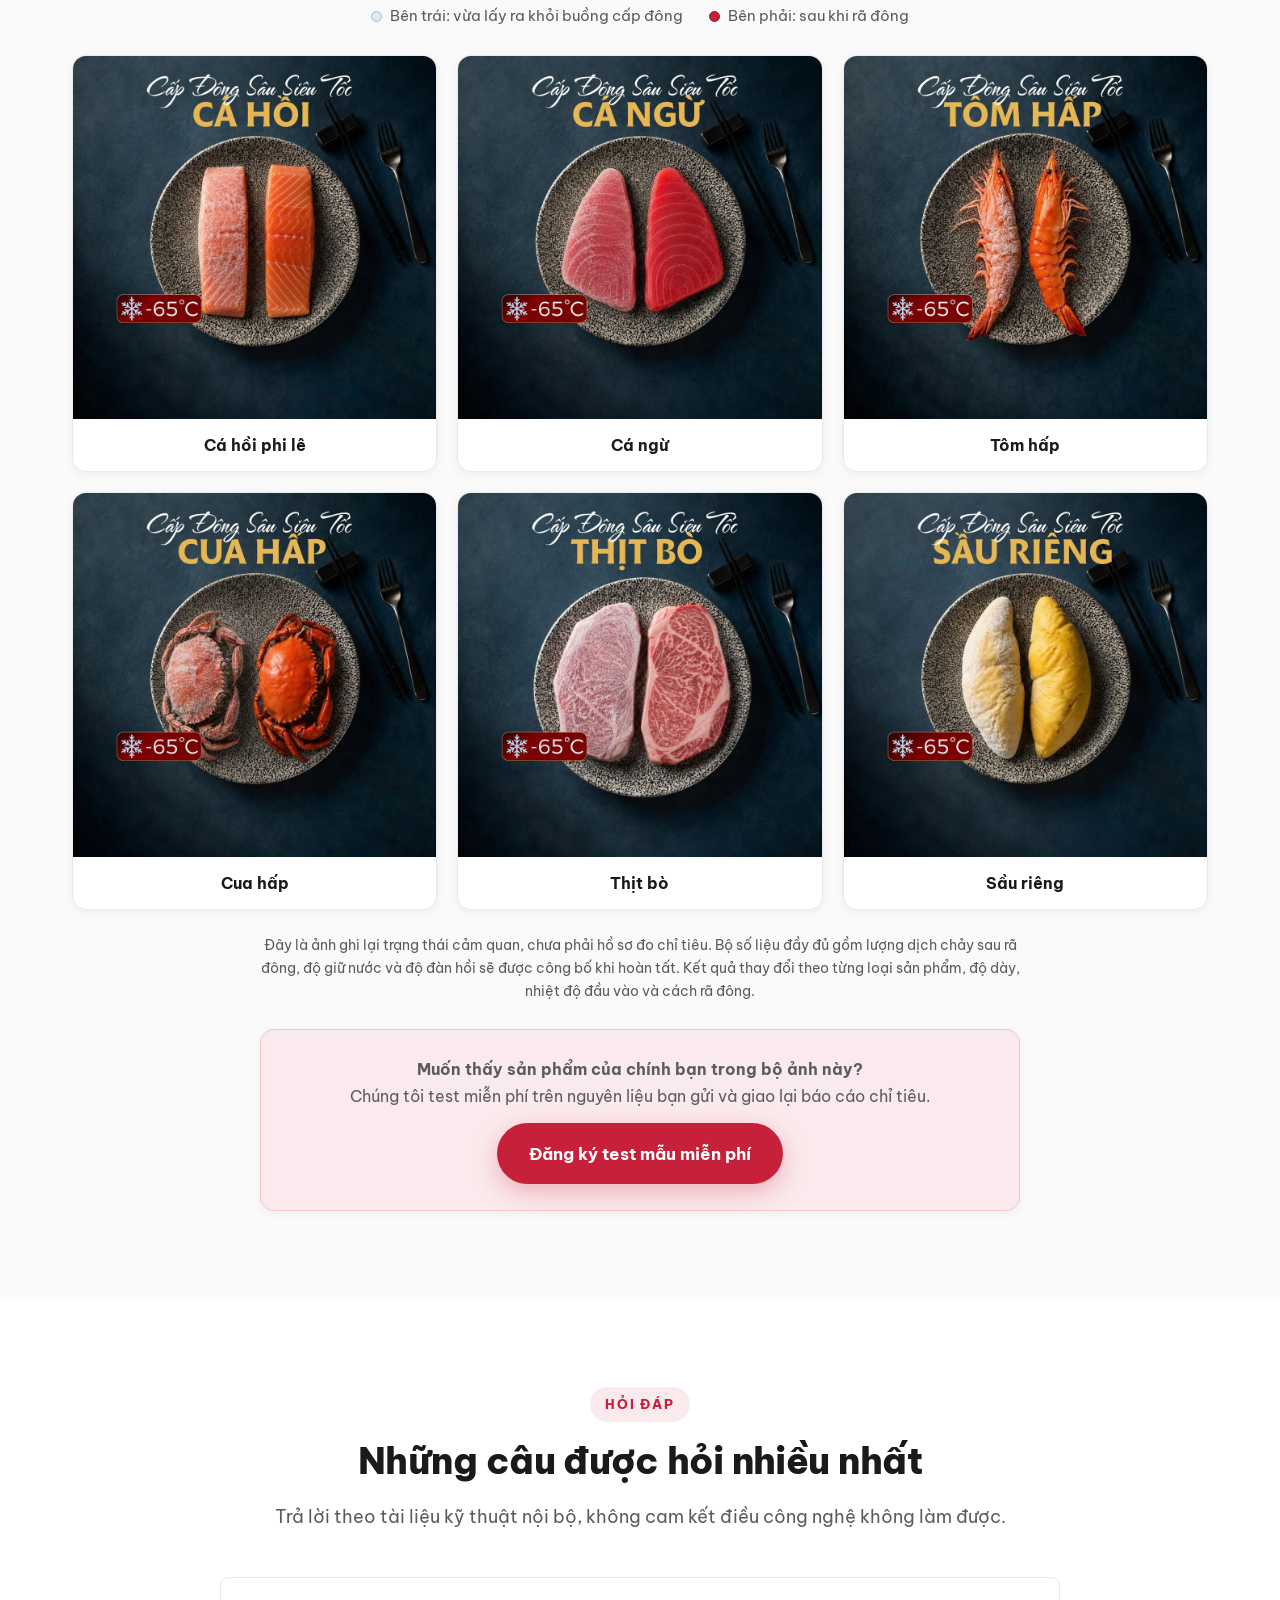
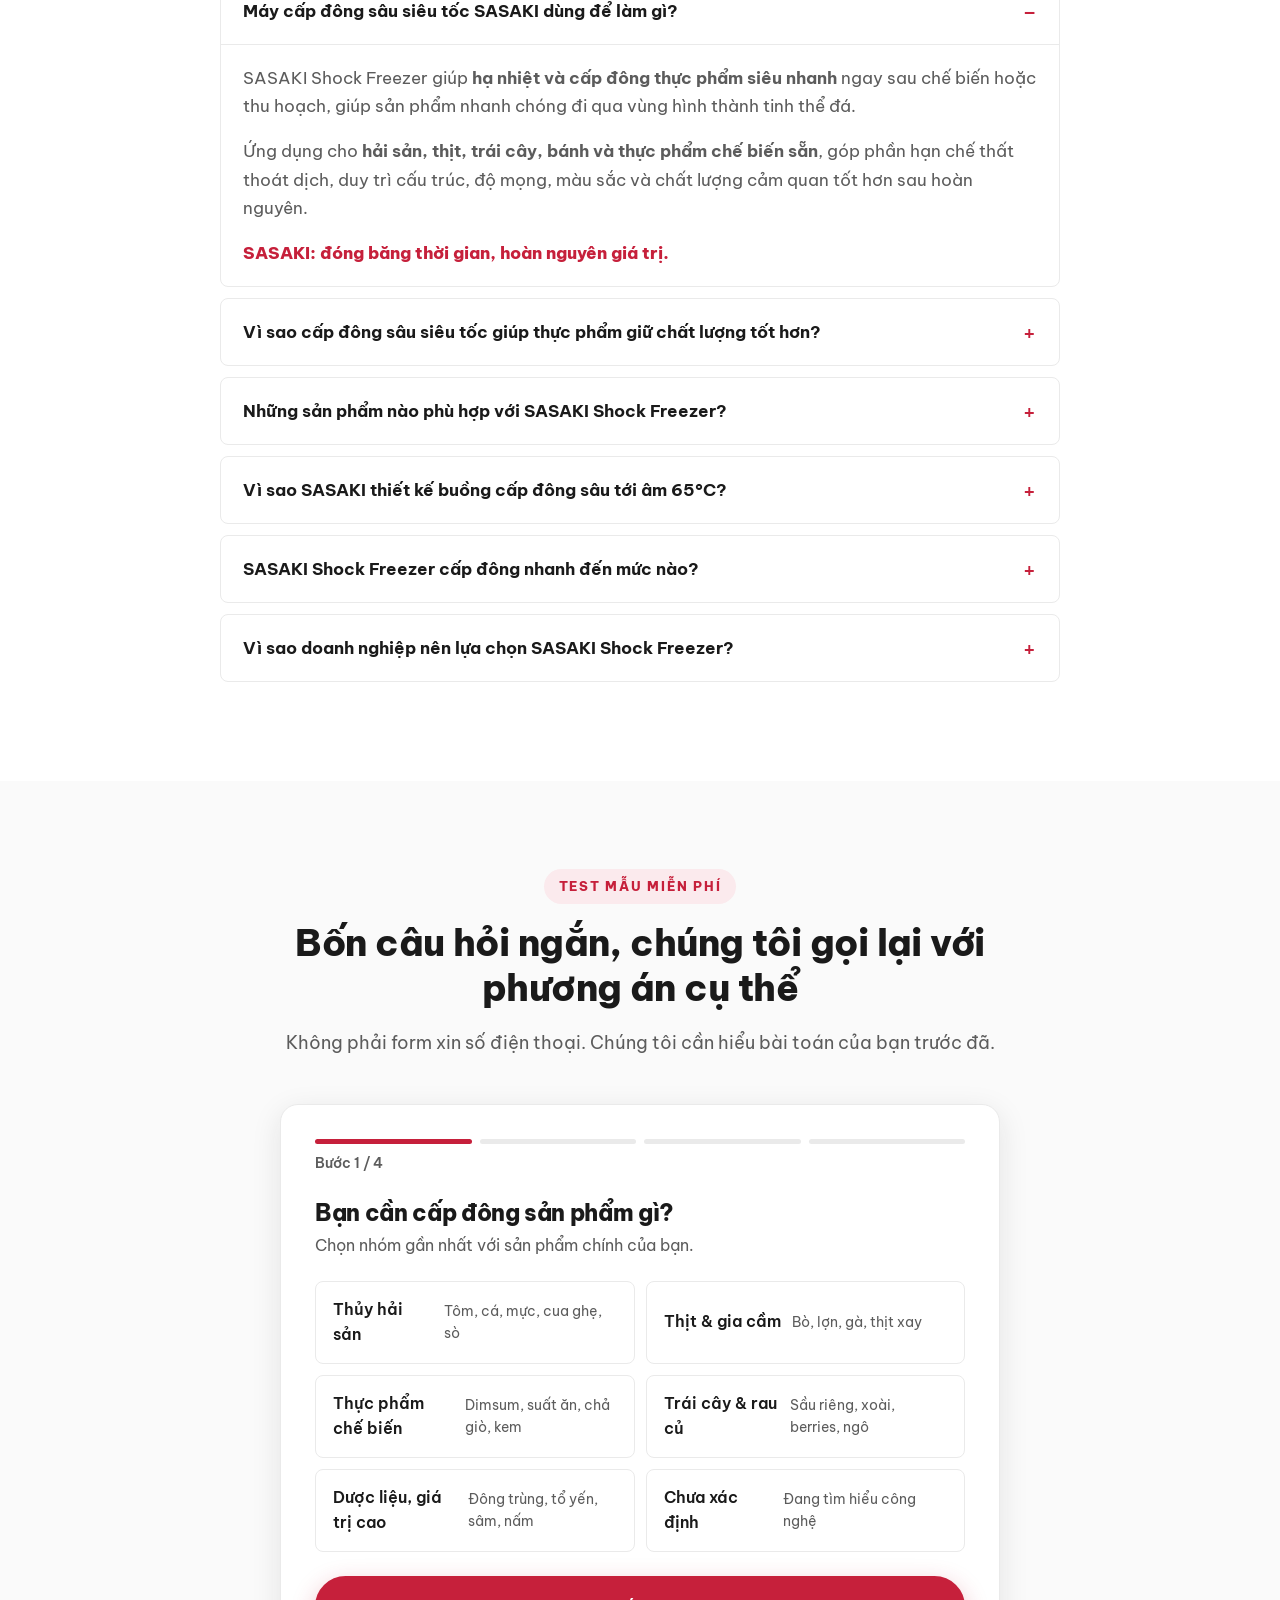
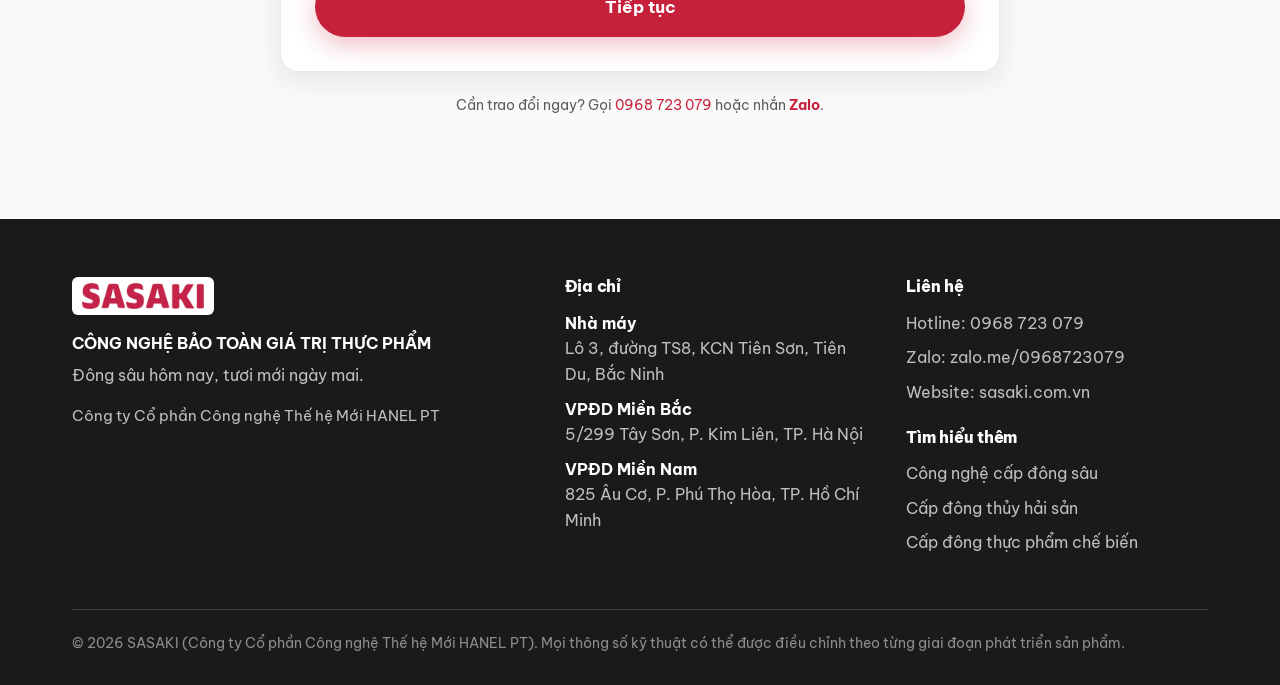
==== commit 40abca1d: "Them 6 anh ket qua test tren san pham thuc te, bo o cho case study" ====
--- a/index.html
+++ b/index.html
@@ -21,7 +21,7 @@
 <link rel="preconnect" href="https://fonts.googleapis.com">
 <link rel="preconnect" href="https://fonts.gstatic.com" crossorigin>
 <link href="https://fonts.googleapis.com/css2?family=Be+Vietnam+Pro:wght@400;600;700;800&display=swap" rel="stylesheet">
-<link rel="stylesheet" href="assets/css/style.css?v=8">
+<link rel="stylesheet" href="assets/css/style.css?v=9">
 
 <!-- ============================================================
      TRACKING — thay ID thật trước khi bật quảng cáo 25/8
@@ -596,21 +596,61 @@
 <section class="section section--phu" id="case-study">
   <div class="wrap">
     <div class="tieu-de-section giua">
-      <span class="nhan">Khách hàng thật, sản phẩm thật</span>
+      <span class="nhan">Sản phẩm thật, test thật</span>
       <h2>Kết quả test trên sản phẩm thực tế</h2>
-    </div>
-
-    <div class="o-cho" data-o-cho="case-study">
-      <h3>Đang cập nhật hồ sơ test</h3>
       <p>
-        SASAKI đang thực hiện loạt test mẫu trên sản phẩm thực tế của các đối tác trong ngành
-        F&amp;B, thủy sản và chế biến sẵn. Hồ sơ đo chỉ tiêu gồm lượng dịch chảy sau rã đông,
-        độ giữ nước, màu sắc, cấu trúc, sẽ được công bố tại đây.
+        Sáu nhóm sản phẩm đã chạy thử trên máy cấp đông sâu siêu tốc SASAKI.
+        Mỗi ảnh chụp hai trạng thái đặt cạnh nhau để bạn tự nhìn và tự đánh giá.
       </p>
-      <p style="margin-bottom:0">
-        <b>Muốn sản phẩm của bạn nằm trong đợt test này?</b>
-        <a href="#dang-ky">Đăng ký test mẫu miễn phí</a>, chúng tôi ưu tiên theo thứ tự đăng ký.
+    </div>
+
+    <p class="chu-thich-test">
+      <span><i class="cham cham--dong" aria-hidden="true"></i>Bên trái: vừa lấy ra khỏi buồng cấp đông</span>
+      <span><i class="cham cham--ra" aria-hidden="true"></i>Bên phải: sau khi rã đông</span>
+    </p>
+
+    <div class="luoi-test">
+      <figure>
+        <img src="assets/img/test-ca-hoi.jpg" alt="Cá hồi phi lê cấp đông sâu: miếng đông phủ tuyết bên trái, miếng sau rã đông giữ màu cam và vân mỡ bên phải" width="900" height="900" loading="lazy">
+        <figcaption>Cá hồi phi lê</figcaption>
+      </figure>
+      <figure>
+        <img src="assets/img/test-ca-ngu.jpg" alt="Cá ngừ cấp đông sâu: miếng đông bên trái, miếng sau rã đông giữ màu đỏ và thớ thịt bên phải" width="900" height="900" loading="lazy">
+        <figcaption>Cá ngừ</figcaption>
+      </figure>
+      <figure>
+        <img src="assets/img/test-tom-hap.jpg" alt="Tôm hấp cấp đông sâu: con đông phủ tuyết bên trái, con sau rã đông giữ màu cam đỏ và hình dáng bên phải" width="900" height="900" loading="lazy">
+        <figcaption>Tôm hấp</figcaption>
+      </figure>
+      <figure>
+        <img src="assets/img/test-cua-hap.jpg" alt="Cua hấp cấp đông sâu: con đông phủ tuyết bên trái, con sau rã đông giữ màu cam đỏ bên phải" width="900" height="900" loading="lazy">
+        <figcaption>Cua hấp</figcaption>
+      </figure>
+      <figure>
+        <img src="assets/img/test-thit-bo.jpg" alt="Thịt bò cấp đông sâu: miếng đông phủ tuyết bên trái, miếng sau rã đông giữ vân mỡ và màu đỏ bên phải" width="900" height="900" loading="lazy">
+        <figcaption>Thịt bò</figcaption>
+      </figure>
+      <figure>
+        <img src="assets/img/test-sau-rieng.jpg" alt="Múi sầu riêng cấp đông sâu: múi đông phủ tuyết bên trái, múi sau rã đông giữ màu vàng và độ dẻo bên phải" width="900" height="900" loading="lazy">
+        <figcaption>Sầu riêng</figcaption>
+      </figure>
+    </div>
+
+    <p class="bang-ghi-chu tam-giua" style="margin-top:24px;max-width:780px;margin-left:auto;margin-right:auto">
+      Đây là ảnh ghi lại trạng thái cảm quan, chưa phải hồ sơ đo chỉ tiêu.
+      Bộ số liệu đầy đủ gồm lượng dịch chảy sau rã đông, độ giữ nước và độ đàn hồi
+      sẽ được công bố khi hoàn tất. Kết quả thay đổi theo từng loại sản phẩm,
+      độ dày, nhiệt độ đầu vào và cách rã đông.
+    </p>
+
+    <div class="the" style="margin-top:26px;max-width:760px;margin-left:auto;margin-right:auto;text-align:center;background:var(--hong-nhat);border-color:var(--hong)">
+      <p style="margin-bottom:14px">
+        <b>Muốn thấy sản phẩm của chính bạn trong bộ ảnh này?</b><br>
+        Chúng tôi test miễn phí trên nguyên liệu bạn gửi và giao lại báo cáo chỉ tiêu.
       </p>
+      <a href="#dang-ky" class="nut nut--chinh" data-su-kien="cta_case_study">
+        Đăng ký test mẫu miễn phí
+      </a>
     </div>
   </div>
 </section>
@@ -910,6 +950,6 @@
   <a href="#dang-ky" class="nut nut--chinh" data-su-kien="cta_sticky">Test mẫu</a>
 </div>
 
-<script src="assets/js/app.js?v=8"></script>
+<script src="assets/js/app.js?v=9"></script>
 </body>
 </html>
--- a/assets/css/style.css
+++ b/assets/css/style.css
@@ -364,6 +364,39 @@
 .faq details[open] summary { border-bottom: 1px solid var(--xam-nhat); }
 .faq__tra-loi { padding: 19px 22px; color: var(--xam-dam); }
 .faq__tra-loi p:last-child { margin-bottom: 0; }
+
+/* ---------- Lưới ảnh test sản phẩm ---------- */
+.chu-thich-test {
+  display: flex; flex-wrap: wrap; justify-content: center; gap: 10px 26px;
+  margin: 0 0 26px; font-size: 15px; color: var(--xam-dam);
+}
+.chu-thich-test span { display: inline-flex; align-items: center; gap: 8px; }
+.cham {
+  width: 11px; height: 11px; border-radius: 50%; flex: none;
+  border: 1.5px solid var(--xam);
+}
+.cham--dong { background: #DCE9F5; border-color: #9BBFDD; }
+.cham--ra   { background: var(--do); border-color: var(--do-dam); }
+
+.luoi-test { display: grid; grid-template-columns: repeat(3, 1fr); gap: 20px; }
+.luoi-test figure {
+  margin: 0; background: #fff; border: 1px solid var(--xam-nhat);
+  border-radius: var(--bo-goc); overflow: hidden; box-shadow: var(--bong);
+}
+.luoi-test img {
+  width: 100%; aspect-ratio: 1 / 1; object-fit: cover; display: block;
+}
+.luoi-test figcaption {
+  padding: 13px 16px; font-weight: 700; font-size: 16px; text-align: center;
+}
+
+@media (max-width: 900px) {
+  .luoi-test { grid-template-columns: repeat(2, 1fr); gap: 16px; }
+}
+@media (max-width: 560px) {
+  .luoi-test { grid-template-columns: 1fr; }
+  .chu-thich-test { flex-direction: column; align-items: center; gap: 8px; }
+}
 
 /* ---------- Ô chờ case study ---------- */
 .o-cho {
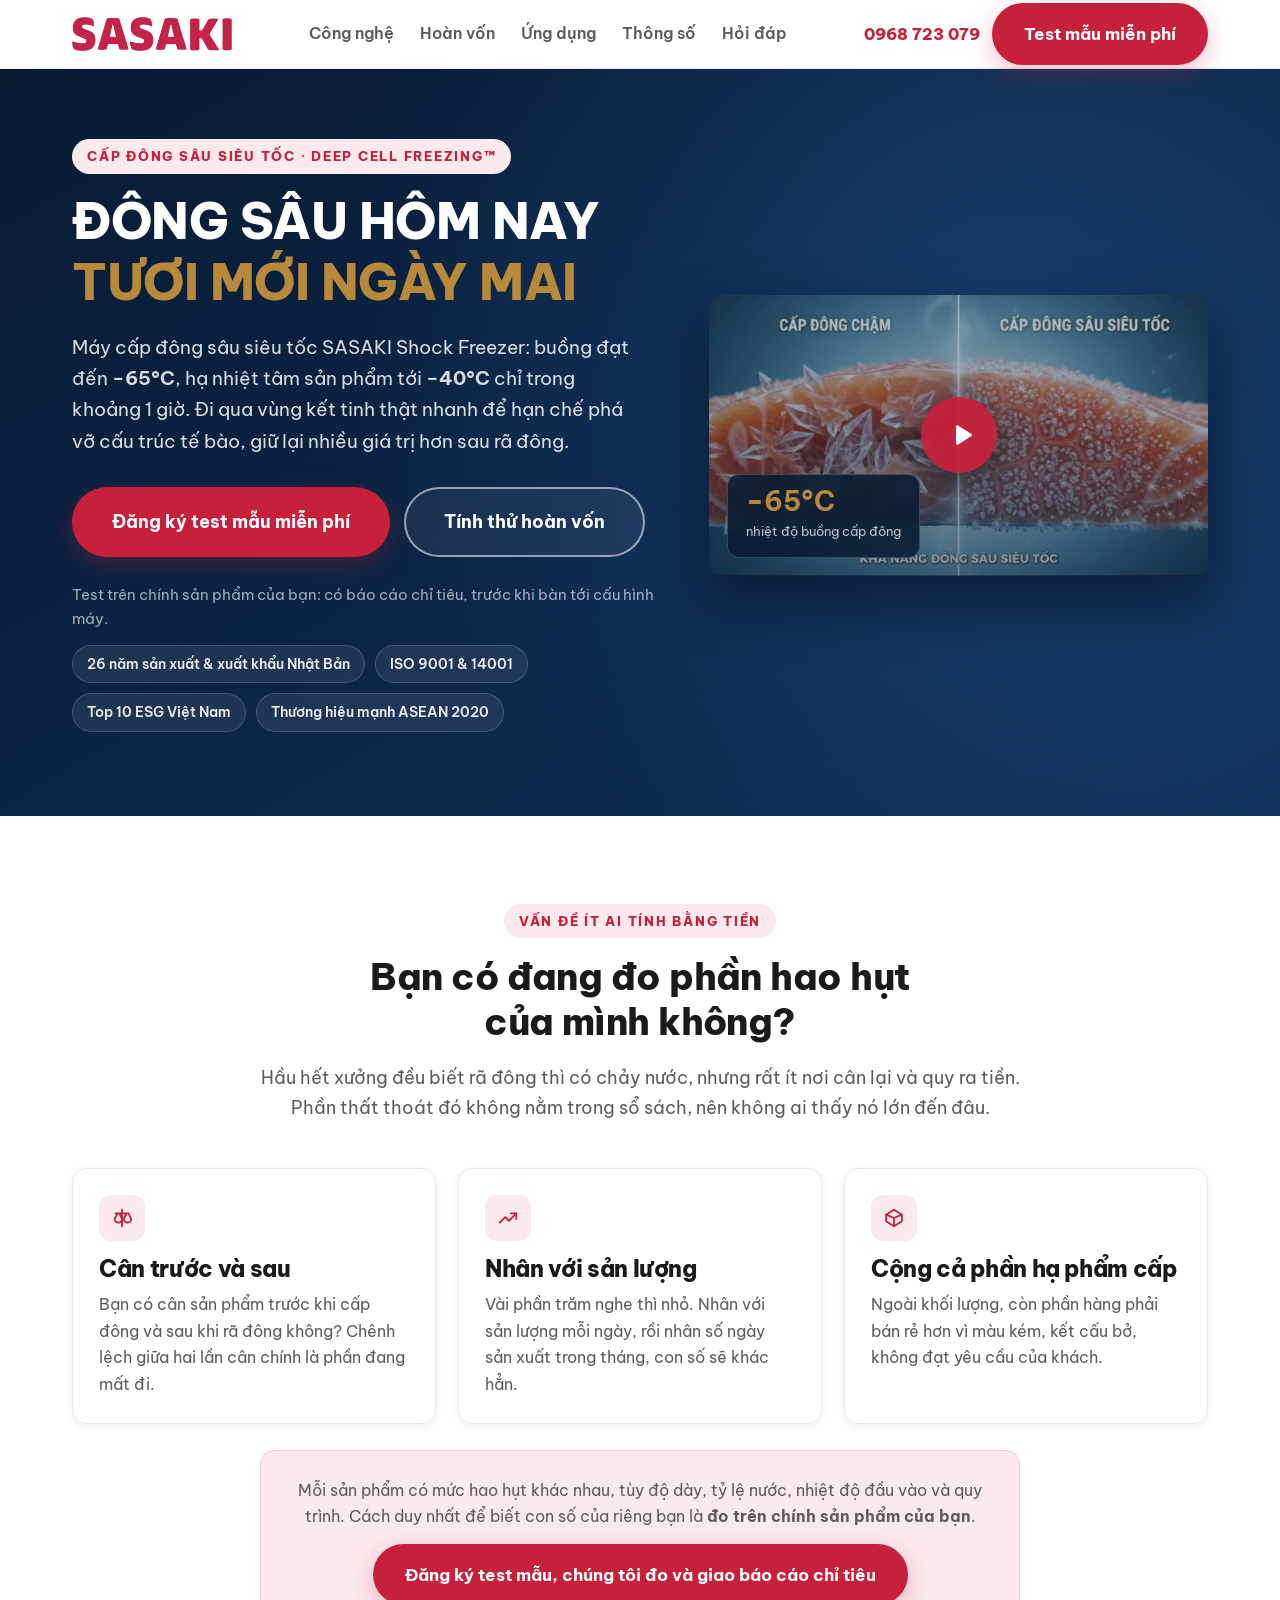
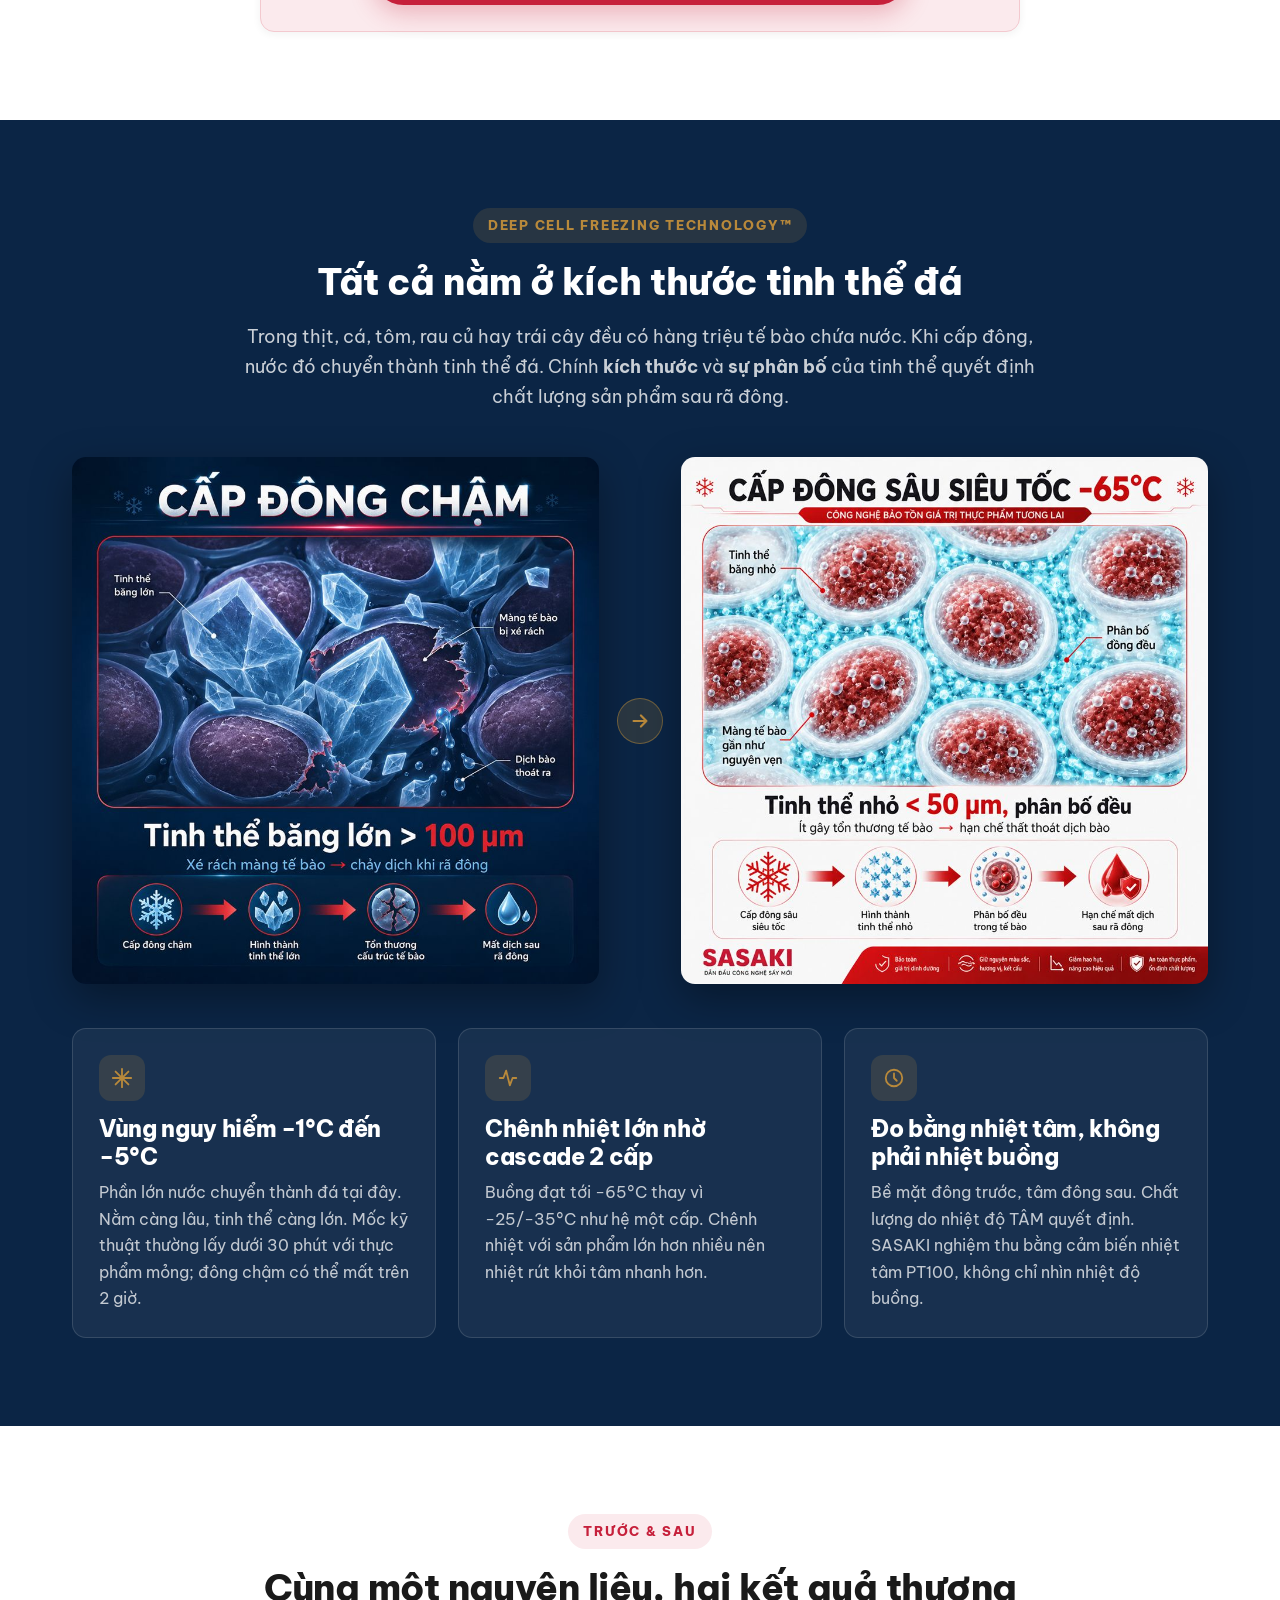
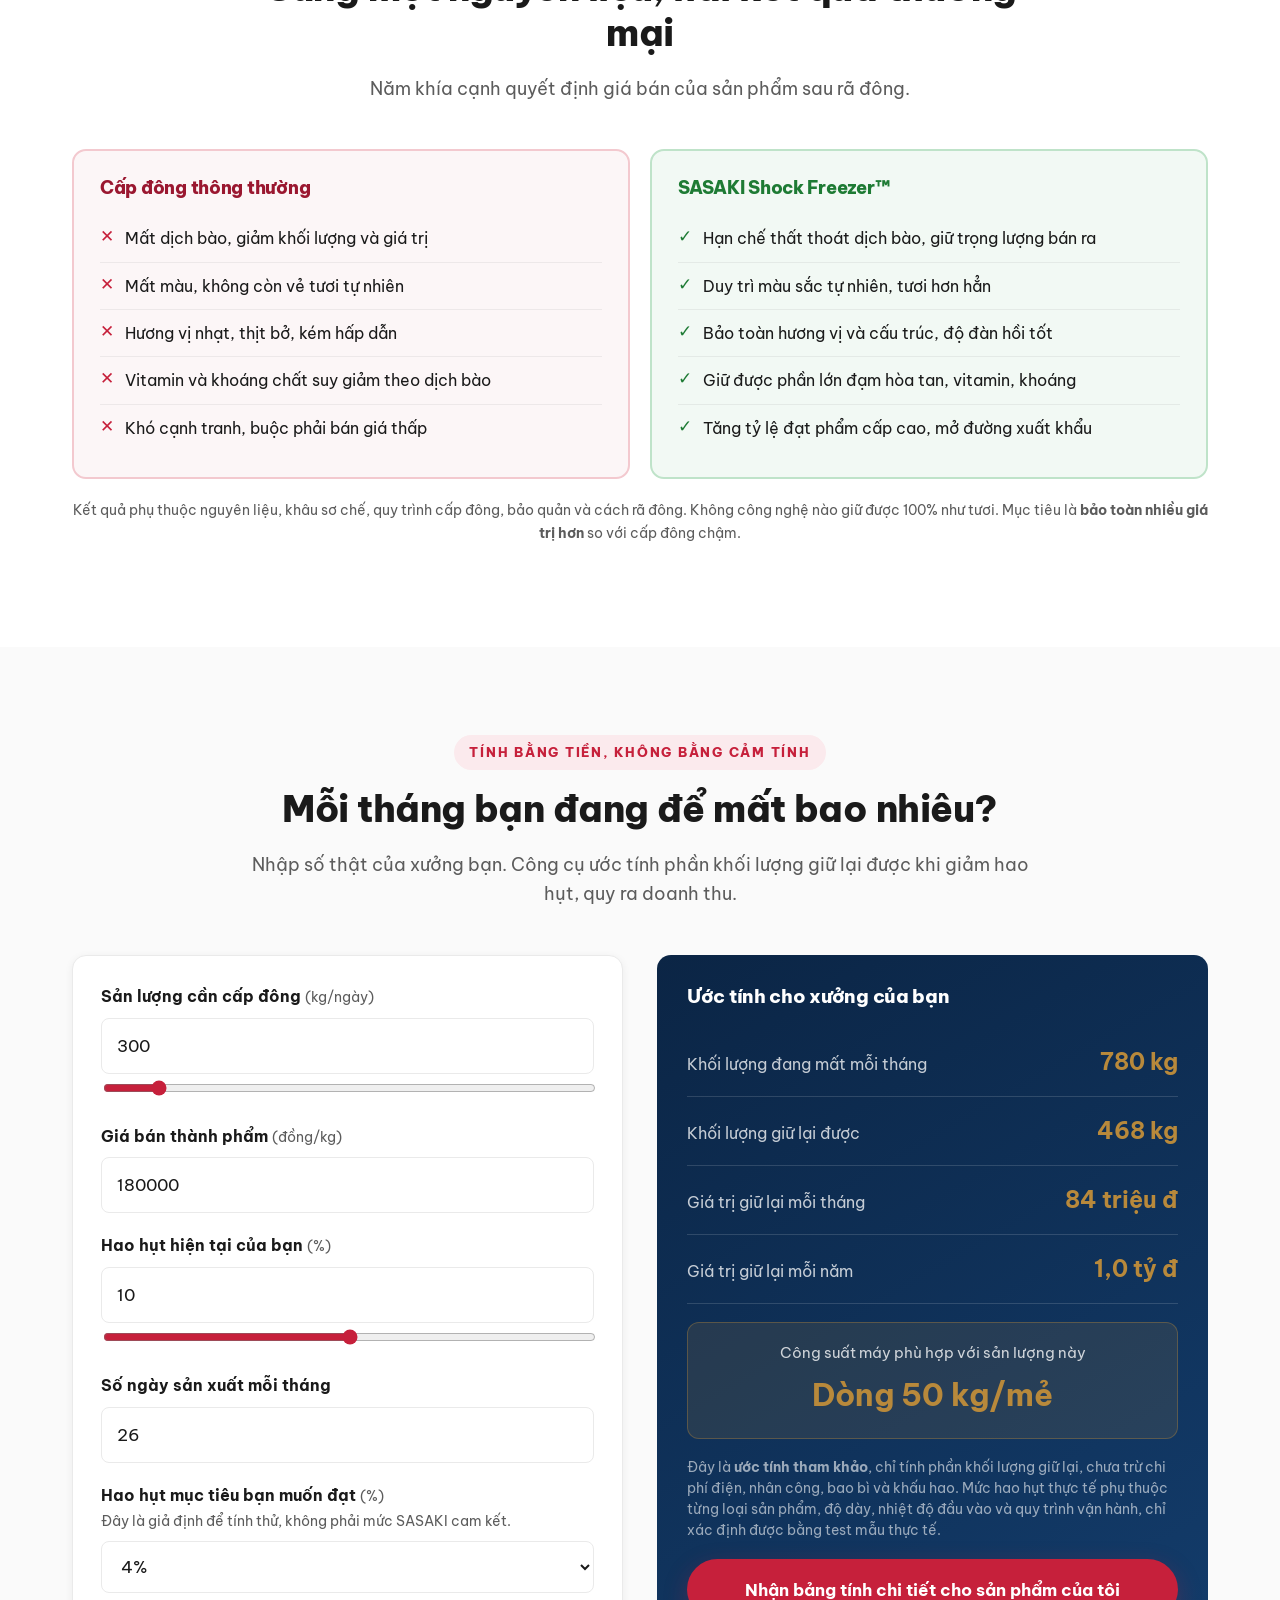
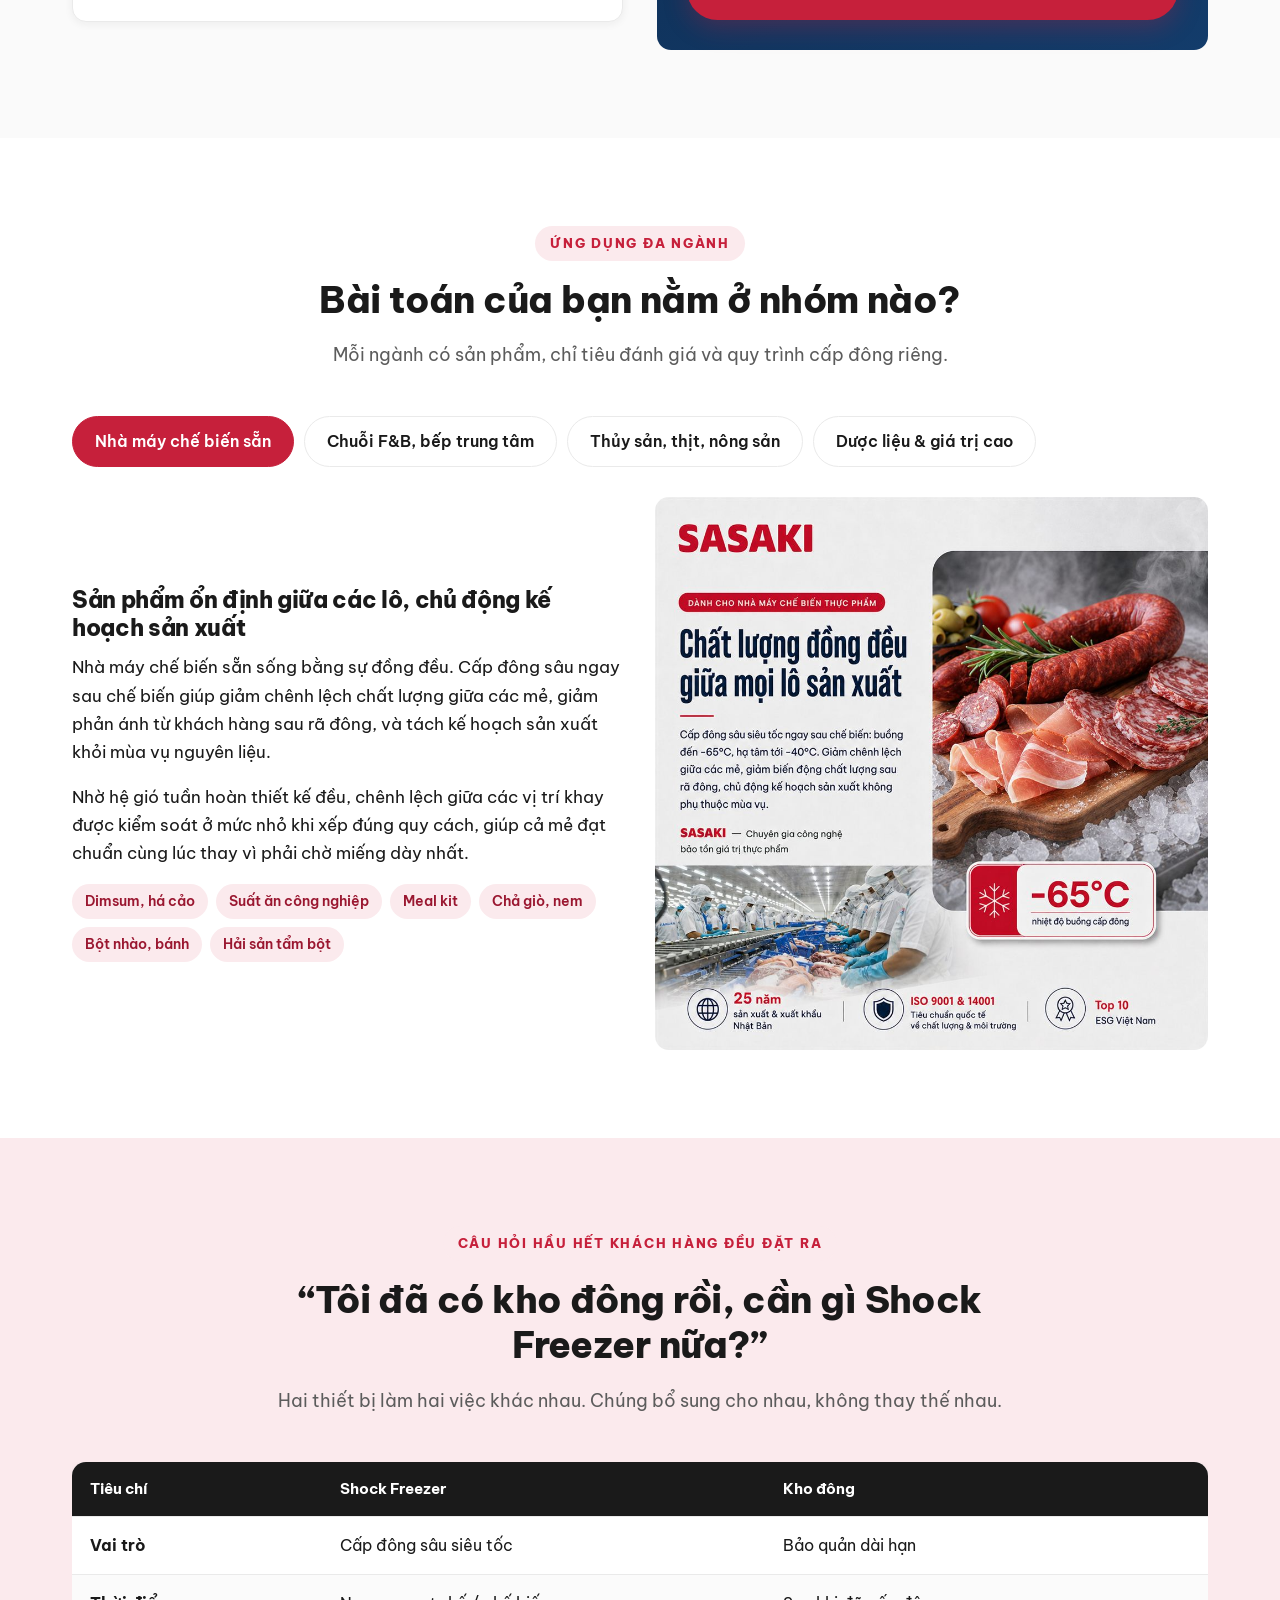
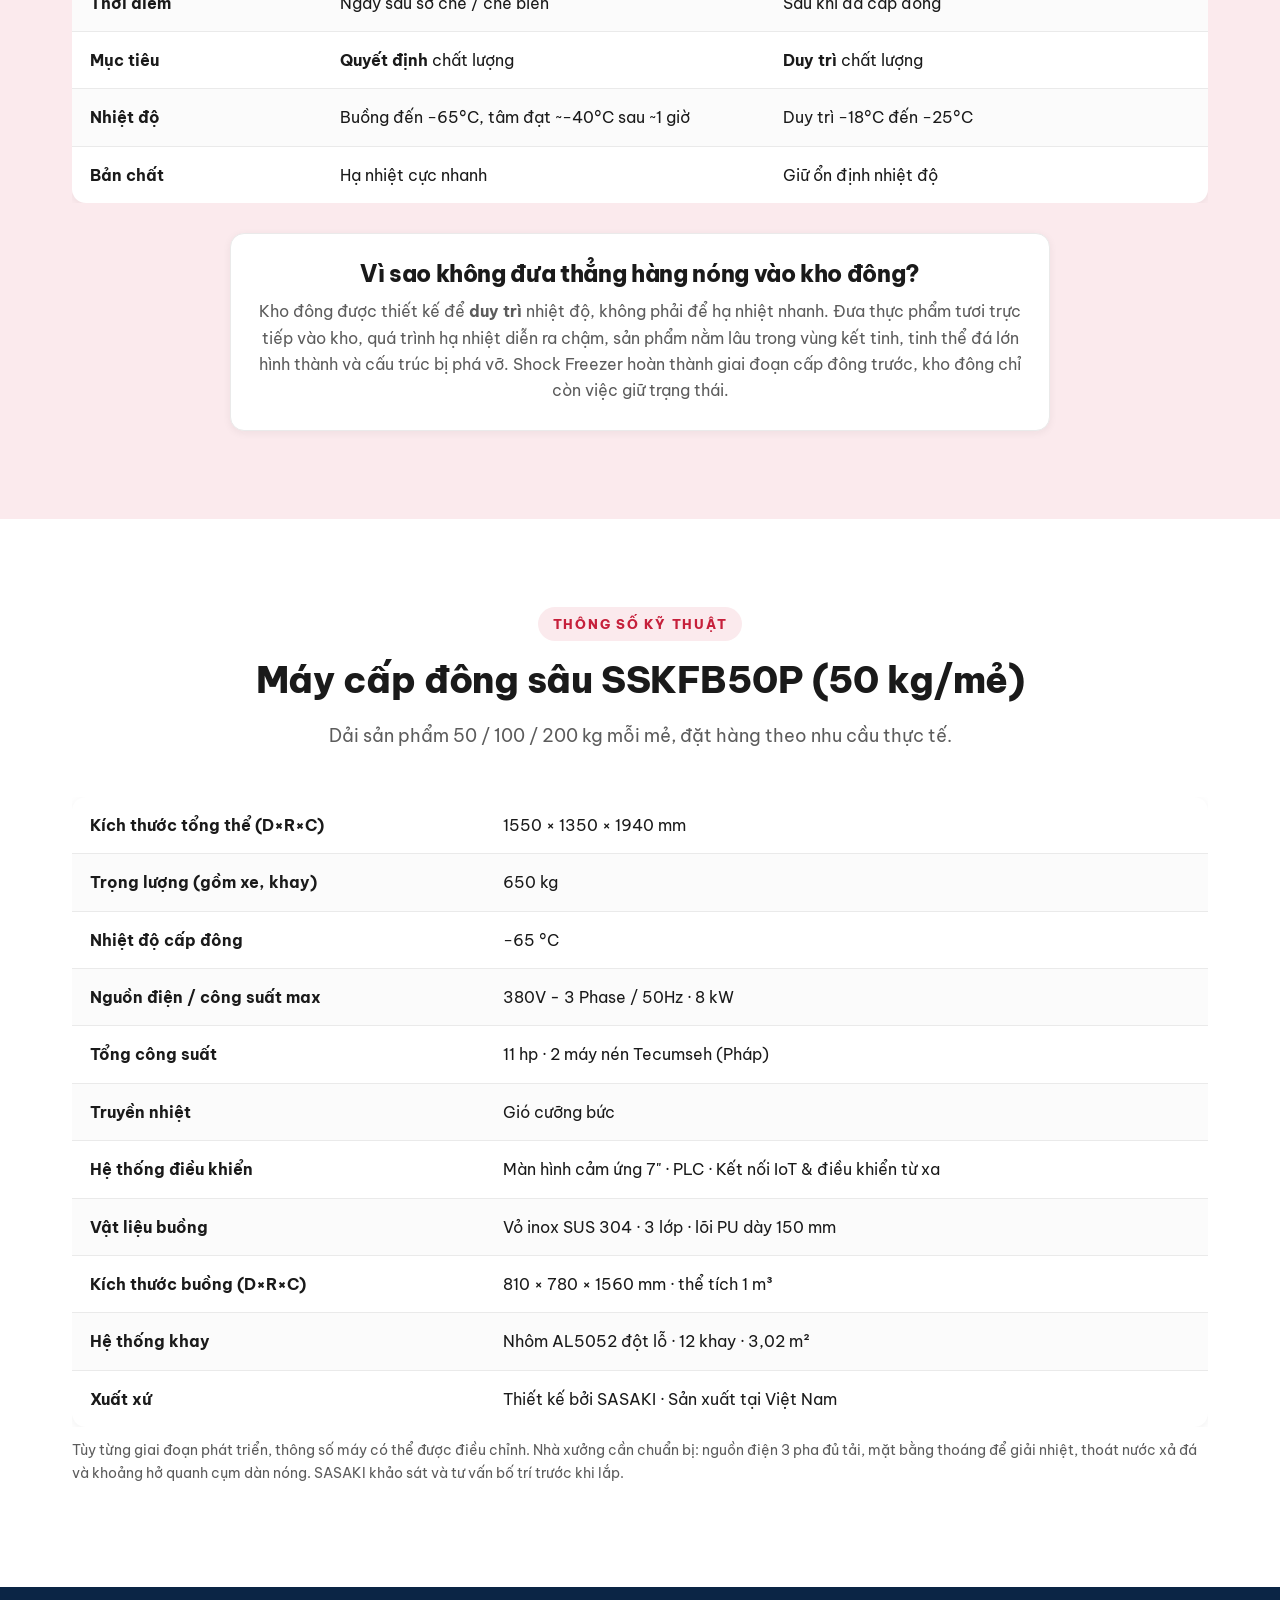
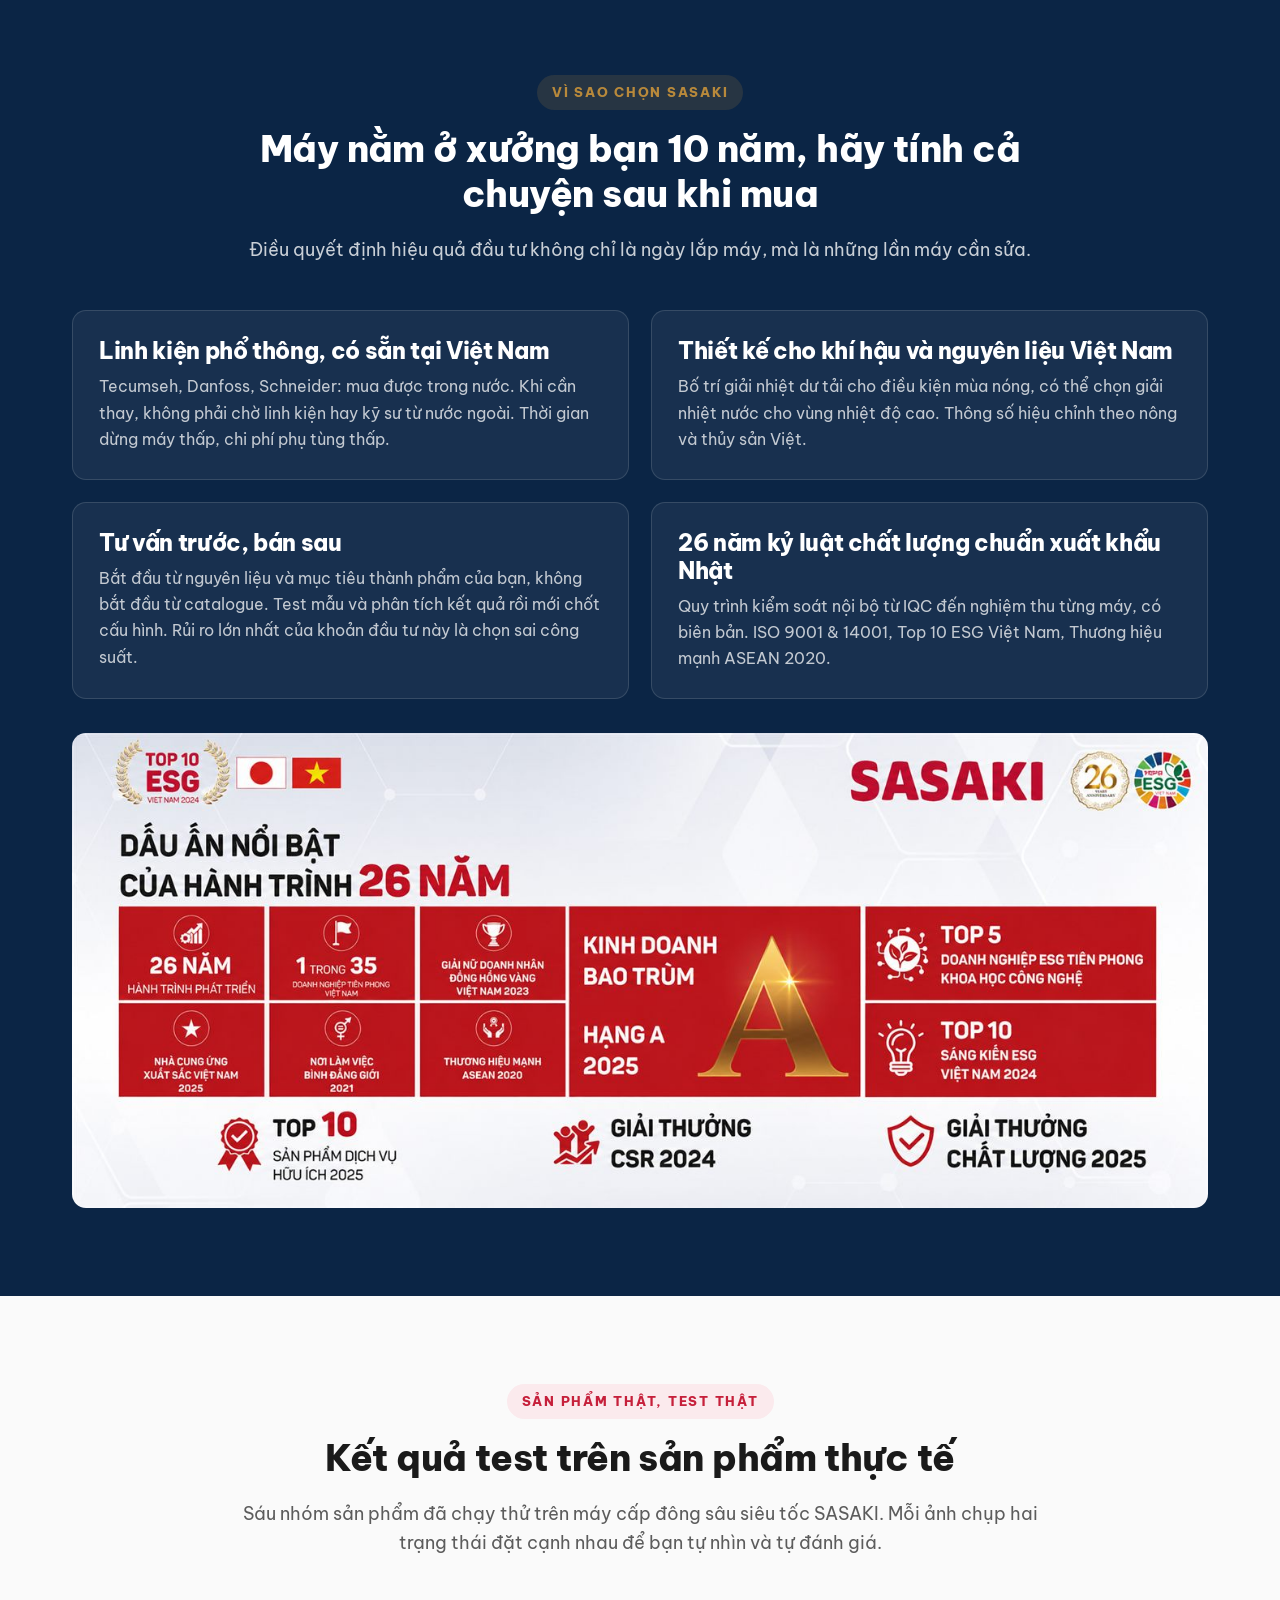
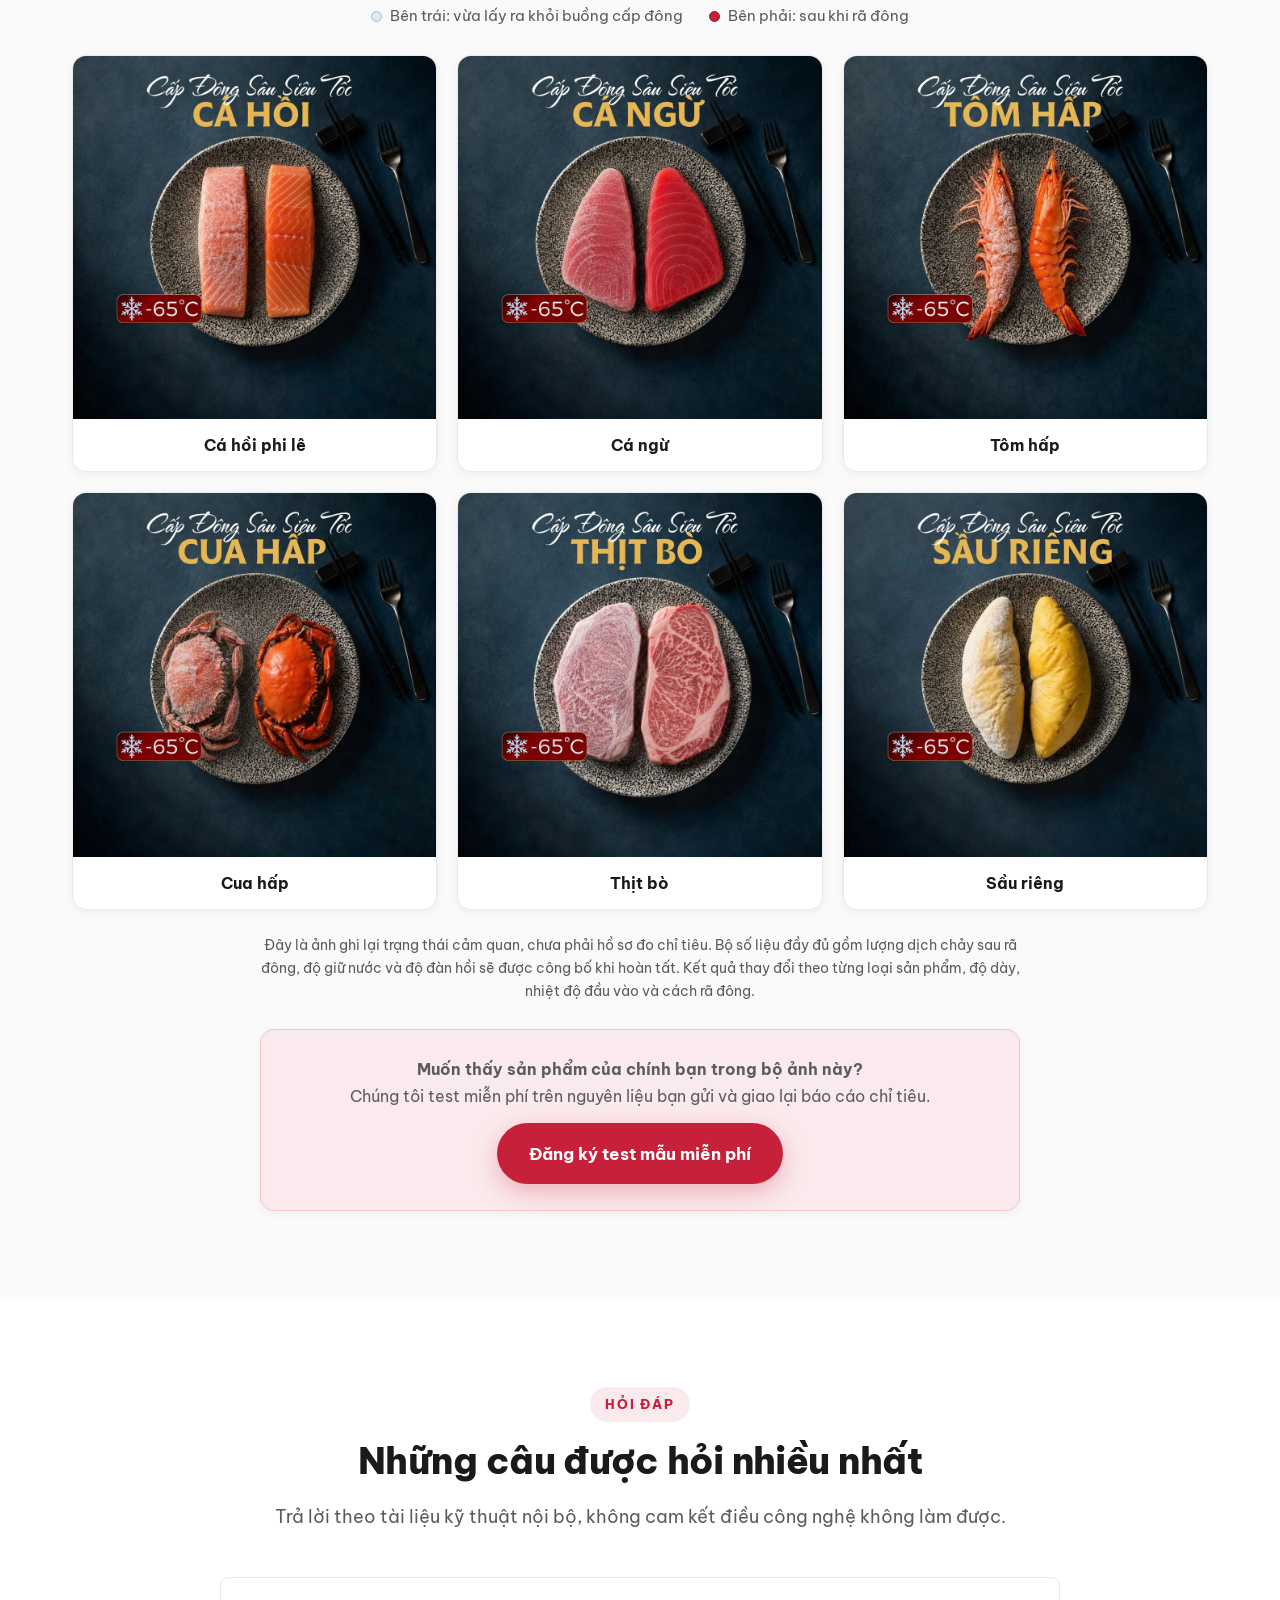
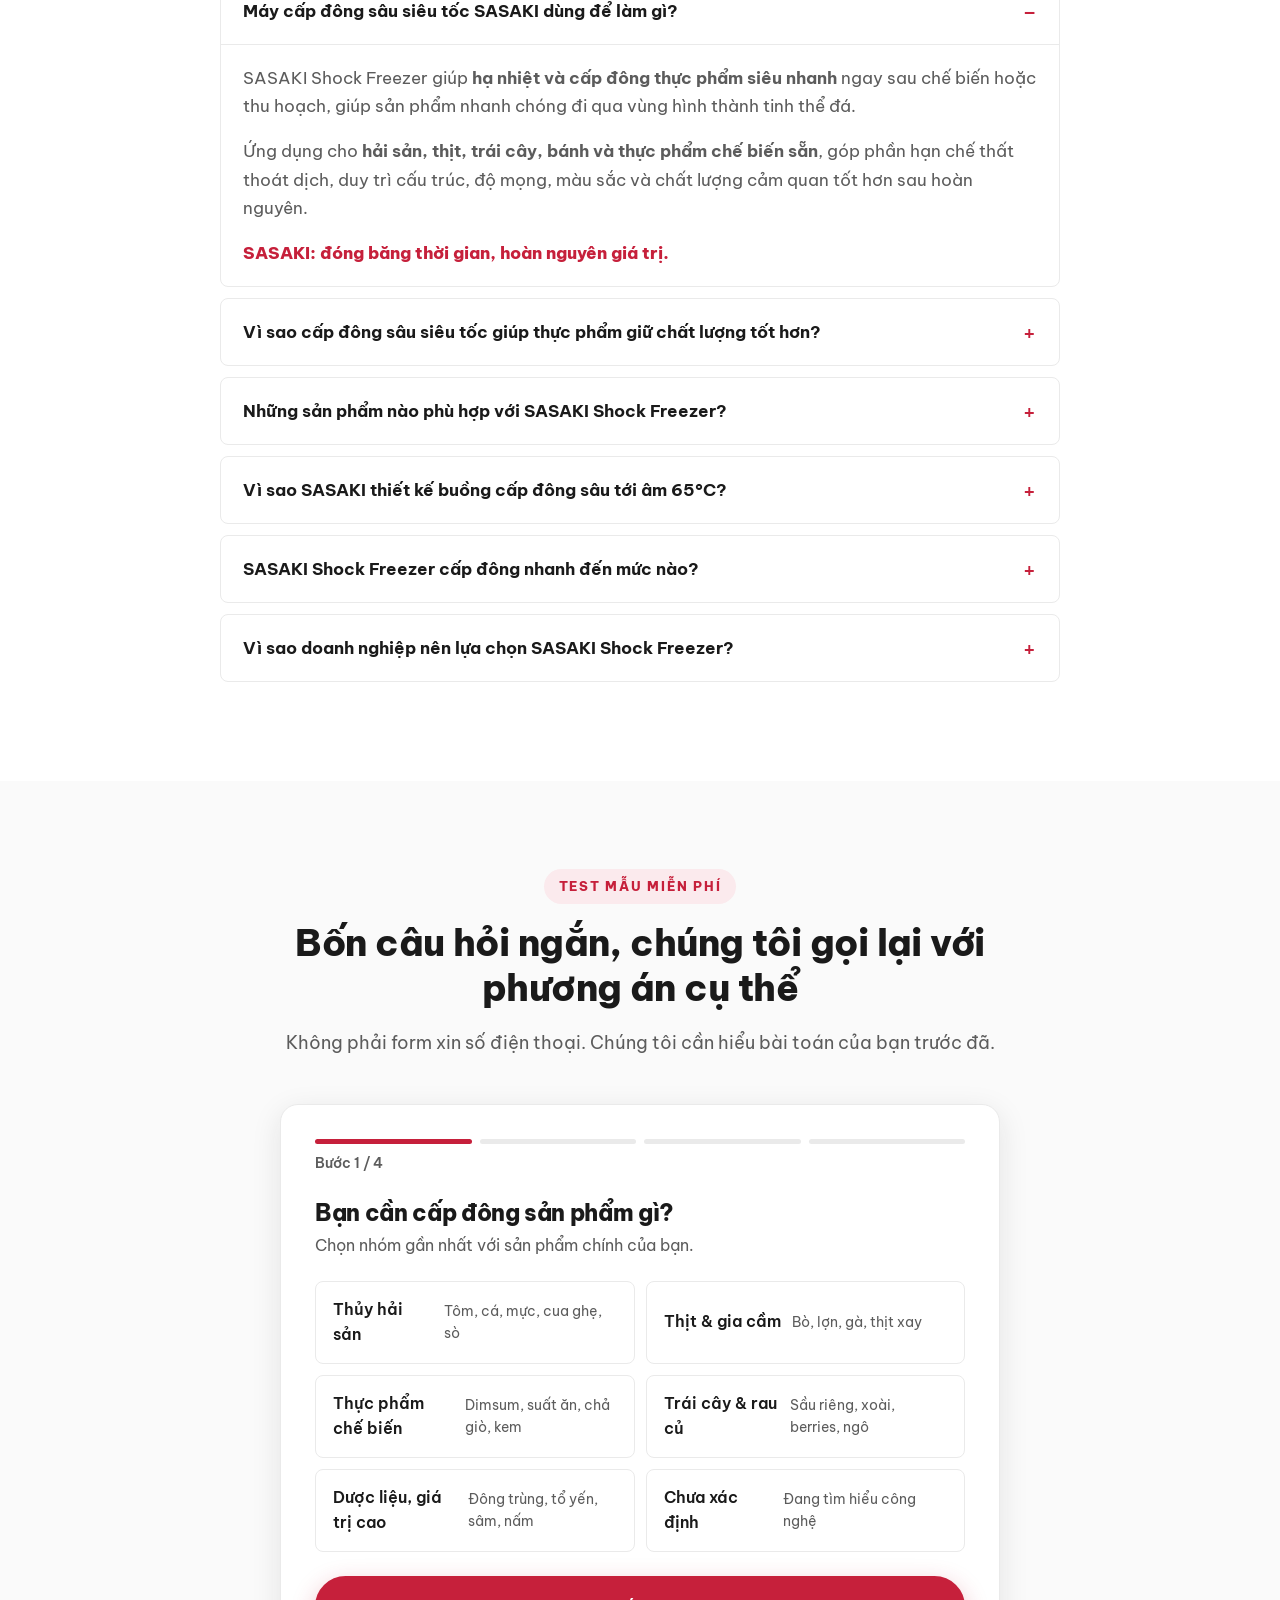
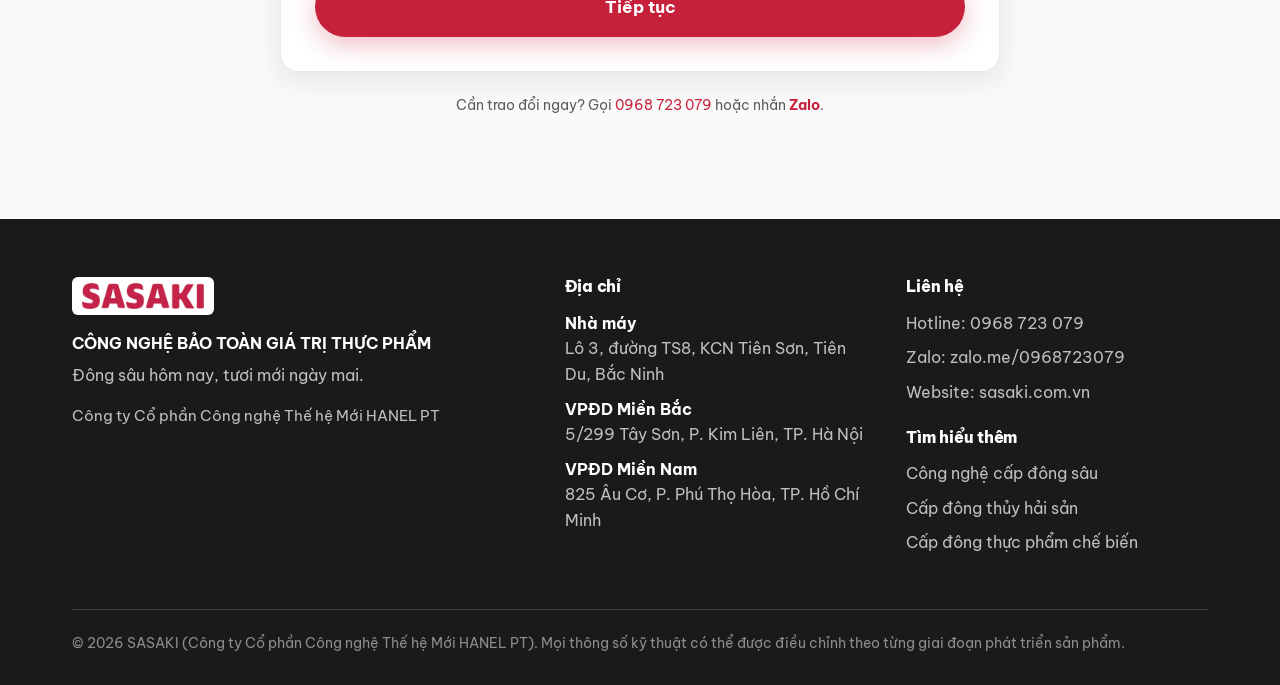
==== commit 0d3ddb6c: "Sua claim sai: nhiet do tam khong dung o -40C, tiep tuc ha sau hon theo thoi gian (moc 1 gio)" ====
--- a/index.html
+++ b/index.html
@@ -4,8 +4,8 @@
 <meta charset="UTF-8">
 <meta name="viewport" content="width=device-width, initial-scale=1">
 
-<title>Máy cấp đông sâu siêu tốc SASAKI Shock Freezer | Buồng −65°C, tâm −40°C</title>
-<meta name="description" content="Máy cấp đông sâu siêu tốc SASAKI Shock Freezer: buồng đến −65°C, hạ tâm sản phẩm tới −40°C, giảm hao hụt sau rã đông. Đăng ký test mẫu miễn phí trên chính sản phẩm của bạn.">
+<title>Máy cấp đông sâu siêu tốc SASAKI Shock Freezer | Buồng −65°C, tâm đạt −40°C/1h</title>
+<meta name="description" content="Máy cấp đông sâu siêu tốc SASAKI Shock Freezer: buồng đến −65°C, hạ tâm sản phẩm tới −40°C chỉ trong khoảng 1 giờ, giảm hao hụt sau rã đông. Đăng ký test mẫu miễn phí trên chính sản phẩm của bạn.">
 <meta name="robots" content="index, follow">
 <link rel="canonical" href="https://sasaki.com.vn/may-cap-dong-sau/">
 
@@ -14,14 +14,17 @@
 <meta property="og:locale" content="vi_VN">
 <meta property="og:title" content="SASAKI Shock Freezer: Cấp đông sâu siêu tốc đến −65°C">
 <meta property="og:description" content="Đông sâu hôm nay, tươi mới ngày mai. Test mẫu miễn phí trên chính sản phẩm của doanh nghiệp bạn.">
-<meta property="og:image" content="assets/img/hero-poster.jpg">
+<meta property="og:image" content="https://sasaki.com.vn/may-cap-dong-sau/assets/img/hero-poster.jpg">
+<meta property="og:image:width" content="1280">
+<meta property="og:image:height" content="720">
+<meta name="twitter:image" content="https://sasaki.com.vn/may-cap-dong-sau/assets/img/hero-poster.jpg">
 <meta property="og:url" content="https://sasaki.com.vn/may-cap-dong-sau/">
 <meta name="twitter:card" content="summary_large_image">
 
 <link rel="preconnect" href="https://fonts.googleapis.com">
 <link rel="preconnect" href="https://fonts.gstatic.com" crossorigin>
 <link href="https://fonts.googleapis.com/css2?family=Be+Vietnam+Pro:wght@400;600;700;800&display=swap" rel="stylesheet">
-<link rel="stylesheet" href="assets/css/style.css?v=9">
+<link rel="stylesheet" href="assets/css/style.css?v=11">
 
 <!-- ============================================================
      TRACKING — thay ID thật trước khi bật quảng cáo 25/8
@@ -30,7 +33,7 @@
 <script>
   window.SASAKI_CONFIG = {
     // Điền endpoint Google Apps Script sau khi deploy (xem apps-script/Code.gs)
-    FORM_ENDPOINT: '',
+    FORM_ENDPOINT: 'https://script.google.com/macros/s/AKfycbysQQH5L5dZwVWiu4O2xaawocR-W0bH87IbUJRgsVW6jW_BYmFr7-DyYfj4zaPSpCLU_g/exec',
     HOTLINE: '0968723079',
     ZALO: 'https://zalo.me/0968723079',
     // Video 16:9 ở đầu trang. Dán link YouTube vào đây, dạng nào cũng được:
@@ -66,18 +69,19 @@
     {
       "@type": "Product",
       "name": "Máy cấp đông sâu siêu tốc SASAKI Shock Freezer SSKFB50P",
-      "description": "Máy cấp đông sâu siêu tốc theo mẻ, buồng đạt đến −65°C, hạ nhiệt tâm sản phẩm tới −40°C. Dải công suất 50/100/200 kg mỗi mẻ.",
+      "description": "Máy cấp đông sâu siêu tốc theo mẻ, buồng đạt đến −65°C, hạ nhiệt tâm sản phẩm tới −40°C trong khoảng 1 giờ. Dải công suất 50/100/200 kg mỗi mẻ.",
       "brand": { "@type": "Brand", "name": "SASAKI" },
       "manufacturer": { "@id": "https://sasaki.com.vn/#to-chuc" },
       "category": "Thiết bị cấp đông công nghiệp",
-      "image": "assets/img/hero-poster.jpg"
+      "image": "https://sasaki.com.vn/may-cap-dong-sau/assets/img/hero-poster.jpg",
+      "url": "https://sasaki.com.vn/may-cap-dong-sau/"
     },
     {
       "@type": "BreadcrumbList",
       "itemListElement": [
         { "@type": "ListItem", "position": 1, "name": "Trang chủ", "item": "https://sasaki.com.vn/" },
         { "@type": "ListItem", "position": 2, "name": "Công nghệ cấp đông sâu", "item": "https://sasaki.com.vn/cong-nghe-cap-dong-sau/" },
-        { "@type": "ListItem", "position": 3, "name": "Máy cấp đông sâu SASAKI Shock Freezer" }
+        { "@type": "ListItem", "position": 3, "name": "Máy cấp đông sâu SASAKI Shock Freezer", "item": "https://sasaki.com.vn/may-cap-dong-sau/" }
       ]
     },
     {
@@ -92,7 +96,7 @@
         { "@type": "Question", "name": "Vì sao SASAKI thiết kế buồng cấp đông sâu tới âm 65°C?",
           "acceptedAnswer": { "@type": "Answer", "text": "Nhiệt độ buồng sâu tới âm 65°C tạo chênh lệch nhiệt độ lớn giữa môi trường lạnh và thực phẩm, hỗ trợ lấy nhiệt nhanh và rút ngắn thời gian cấp đông. Khi sản phẩm vượt nhanh vùng hình thành tinh thể đá, tinh thể có xu hướng nhỏ hơn, góp phần hạn chế tổn thương cấu trúc, giảm thất thoát dịch và duy trì chất lượng tốt hơn sau hoàn nguyên. −65°C là nhiệt độ buồng cấp đông; nhiệt độ tâm sản phẩm được lựa chọn phù hợp với từng sản phẩm và mục tiêu bảo quản." } },
         { "@type": "Question", "name": "SASAKI Shock Freezer cấp đông nhanh đến mức nào?",
-          "acceptedAnswer": { "@type": "Answer", "text": "Với một số sản phẩm có kích thước và điều kiện phù hợp, thời gian có thể chỉ khoảng 15 đến 30 phút để đạt nhiệt độ tâm phù hợp cho bảo quản đông. Với sản phẩm cần cấp đông sâu hơn, thời gian có thể khoảng 60 phút hoặc hơn để đạt nhiệt độ tâm khoảng −40°C, tùy đặc tính và kích thước sản phẩm. Thời gian thực tế phụ thuộc vào loại sản phẩm, kích thước, độ dày, khối lượng, nhiệt độ đầu vào, cách xếp sản phẩm và nhiệt độ tâm mục tiêu." } },
+          "acceptedAnswer": { "@type": "Answer", "text": "Với một số sản phẩm có kích thước và điều kiện phù hợp, thời gian có thể chỉ khoảng 15 đến 30 phút để đạt nhiệt độ tâm phù hợp cho bảo quản đông. Với sản phẩm cần cấp đông sâu hơn, nhiệt độ tâm đạt khoảng −40°C trong khoảng 60 phút, và tiếp tục hạ sâu hơn nếu cấp đông lâu hơn vì buồng đạt tới −65°C. Thời gian thực tế phụ thuộc vào loại sản phẩm, kích thước, độ dày, khối lượng, nhiệt độ đầu vào, cách xếp sản phẩm và nhiệt độ tâm mục tiêu." } },
         { "@type": "Question", "name": "Vì sao doanh nghiệp nên lựa chọn SASAKI Shock Freezer?",
           "acceptedAnswer": { "@type": "Answer", "text": "SASAKI được phát triển trên nền tảng 26 năm kinh nghiệm sản xuất công nghiệp và xuất khẩu phục vụ những thị trường có yêu cầu cao về chất lượng, trong đó có Nhật Bản. SASAKI Shock Freezer đã được khách hàng Nhật Bản lựa chọn và đưa vào sử dụng. SASAKI không chỉ cung cấp máy mà còn đồng hành cùng doanh nghiệp test sản phẩm, xây dựng quy trình cấp đông và tối ưu chất lượng sau hoàn nguyên." } }
       ]
@@ -106,7 +110,7 @@
 <!-- ══════════════ HEADER ══════════════ -->
 <header class="header">
   <div class="wrap header__in">
-    <a href="#" class="header__logo" aria-label="SASAKI trang chủ">
+    <a href="https://sasaki.com.vn/" class="header__logo" aria-label="Về trang chủ SASAKI">
       <img src="assets/img/logo-sasaki.png" alt="SASAKI" width="160" height="34">
     </a>
     <nav class="header__nav" aria-label="Điều hướng chính">
@@ -133,7 +137,7 @@
       <h1 data-nganh-tieu-de>Đông sâu hôm nay<br><em>Tươi mới ngày mai</em></h1>
       <p class="hero__sub" data-nganh-mo-ta>
         Máy cấp đông sâu siêu tốc SASAKI Shock Freezer: buồng đạt đến <b>−65°C</b>,
-        hạ nhiệt tâm sản phẩm tới <b>−40°C</b>. Đi qua vùng kết tinh thật nhanh để
+        hạ nhiệt tâm sản phẩm tới <b>−40°C</b> chỉ trong khoảng 1 giờ. Đi qua vùng kết tinh thật nhanh để
         hạn chế phá vỡ cấu trúc tế bào, giữ lại nhiều giá trị hơn sau rã đông.
       </p>
 
@@ -458,7 +462,7 @@
       <div class="tab-noi-dung">
         <div>
           <h3>Giữ trọng lượng, giữ màu, đạt phẩm cấp xuất khẩu</h3>
-          <p>Hải sản là nhóm xuống cấp nhanh nhất. Khả năng hạ tâm tới −40°C đáp ứng yêu cầu siêu đông cho phân khúc sashimi và hàng xuất khẩu, hạn chế biến đen và giữ màu đỏ thịt cá.</p>
+          <p>Hải sản là nhóm xuống cấp nhanh nhất. Khả năng hạ tâm tới −40°C chỉ trong khoảng 1 giờ đáp ứng yêu cầu siêu đông cho phân khúc sashimi và hàng xuất khẩu, hạn chế biến đen và giữ màu đỏ thịt cá.</p>
           <p>Với cá phi lê, giảm được lượng dịch chảy khi rã đông đồng nghĩa giữ được khối lượng bán ra. Cấp đông nhanh cũng là điều kiện kỹ thuật để đạt cảm quan và an toàn theo yêu cầu của các thị trường khó tính, khi nguyên liệu và quy trình nhà máy đạt chuẩn.</p>
           <div class="tag-list">
             <span>Tôm, mực, bạch tuộc</span><span>Cá hồi, cá ngừ, cá basa</span><span>Cua, ghẹ, sò điệp</span>
@@ -504,7 +508,7 @@
           <tr><td class="cot-nhan">Vai trò</td><td>Cấp đông sâu siêu tốc</td><td>Bảo quản dài hạn</td></tr>
           <tr><td class="cot-nhan">Thời điểm</td><td>Ngay sau sơ chế / chế biến</td><td>Sau khi đã cấp đông</td></tr>
           <tr><td class="cot-nhan">Mục tiêu</td><td><b>Quyết định</b> chất lượng</td><td><b>Duy trì</b> chất lượng</td></tr>
-          <tr><td class="cot-nhan">Nhiệt độ</td><td>Buồng đến −65°C, tâm ~−40°C</td><td>Duy trì −18°C đến −25°C</td></tr>
+          <tr><td class="cot-nhan">Nhiệt độ</td><td>Buồng đến −65°C, tâm đạt ~−40°C sau ~1 giờ</td><td>Duy trì −18°C đến −25°C</td></tr>
           <tr><td class="cot-nhan">Bản chất</td><td>Hạ nhiệt cực nhanh</td><td>Giữ ổn định nhiệt độ</td></tr>
         </tbody>
       </table>
@@ -709,7 +713,7 @@
         <summary>SASAKI Shock Freezer cấp đông nhanh đến mức nào?</summary>
         <div class="faq__tra-loi">
           <p>SASAKI Shock Freezer có khả năng hạ nhiệt và cấp đông sản phẩm rất nhanh. Với một số sản phẩm có kích thước và điều kiện phù hợp, <b>thời gian có thể chỉ khoảng 15 đến 30 phút</b> để đạt nhiệt độ tâm phù hợp cho bảo quản đông.</p>
-          <p>Với sản phẩm cần cấp đông sâu hơn, <b>thời gian có thể khoảng 60 phút hoặc hơn</b> để đạt nhiệt độ tâm khoảng −40°C, tùy đặc tính và kích thước sản phẩm.</p>
+          <p>Với sản phẩm cần cấp đông sâu hơn, nhiệt độ tâm đạt khoảng <b>−40°C trong khoảng 60 phút</b>, và tiếp tục hạ sâu hơn nữa nếu cấp đông lâu hơn, vì buồng đạt tới −65°C nên nhiệt độ tâm cũng có thể xuống gần mức đó theo thời gian, tùy đặc tính và kích thước sản phẩm.</p>
           <p>Thời gian thực tế phụ thuộc vào loại sản phẩm, kích thước, độ dày, khối lượng, nhiệt độ đầu vào, cách xếp sản phẩm và nhiệt độ tâm mục tiêu.</p>
           <p style="margin-bottom:0">Buồng cấp đông sâu tới −65°C giúp tăng tốc độ lấy nhiệt, đưa sản phẩm nhanh qua giai đoạn kết tinh và rút ngắn thời gian cấp đông.</p>
         </div>
@@ -950,6 +954,6 @@
   <a href="#dang-ky" class="nut nut--chinh" data-su-kien="cta_sticky">Test mẫu</a>
 </div>
 
-<script src="assets/js/app.js?v=9"></script>
+<script src="assets/js/app.js?v=11"></script>
 </body>
 </html>
